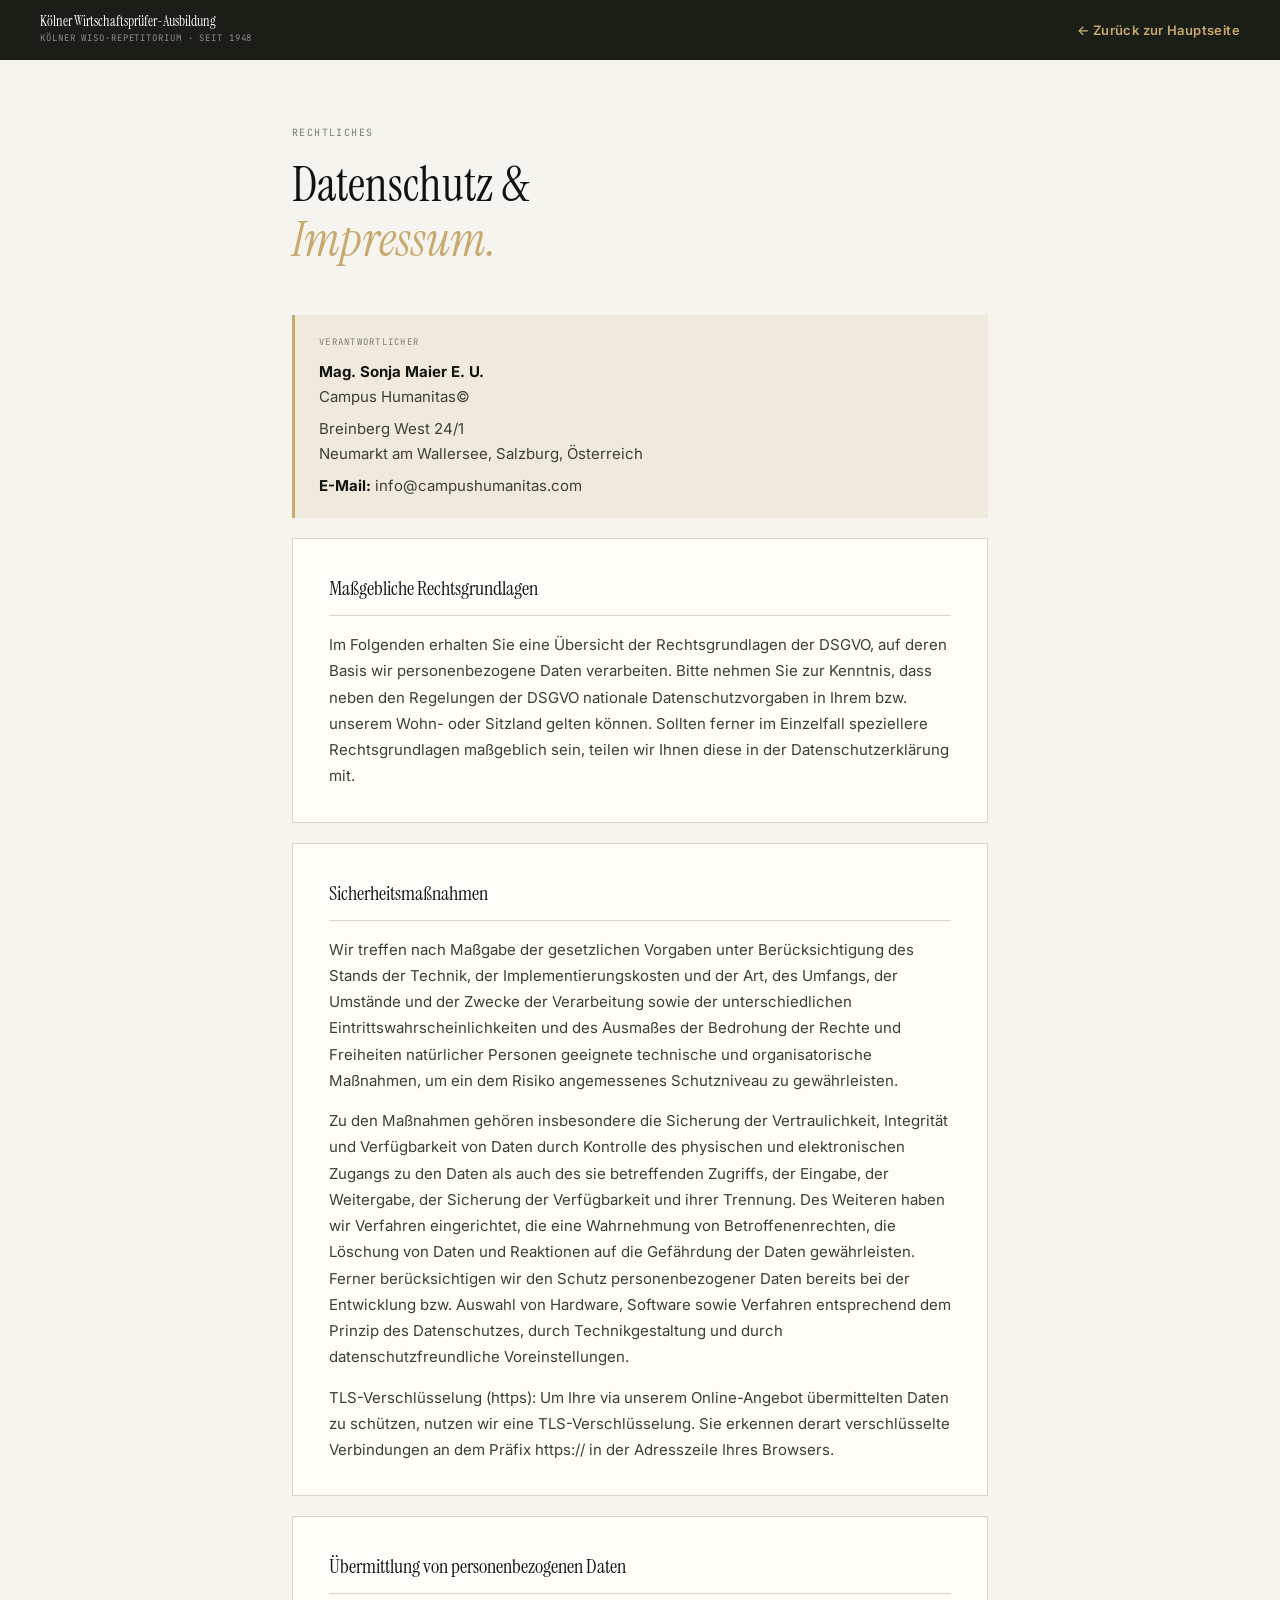
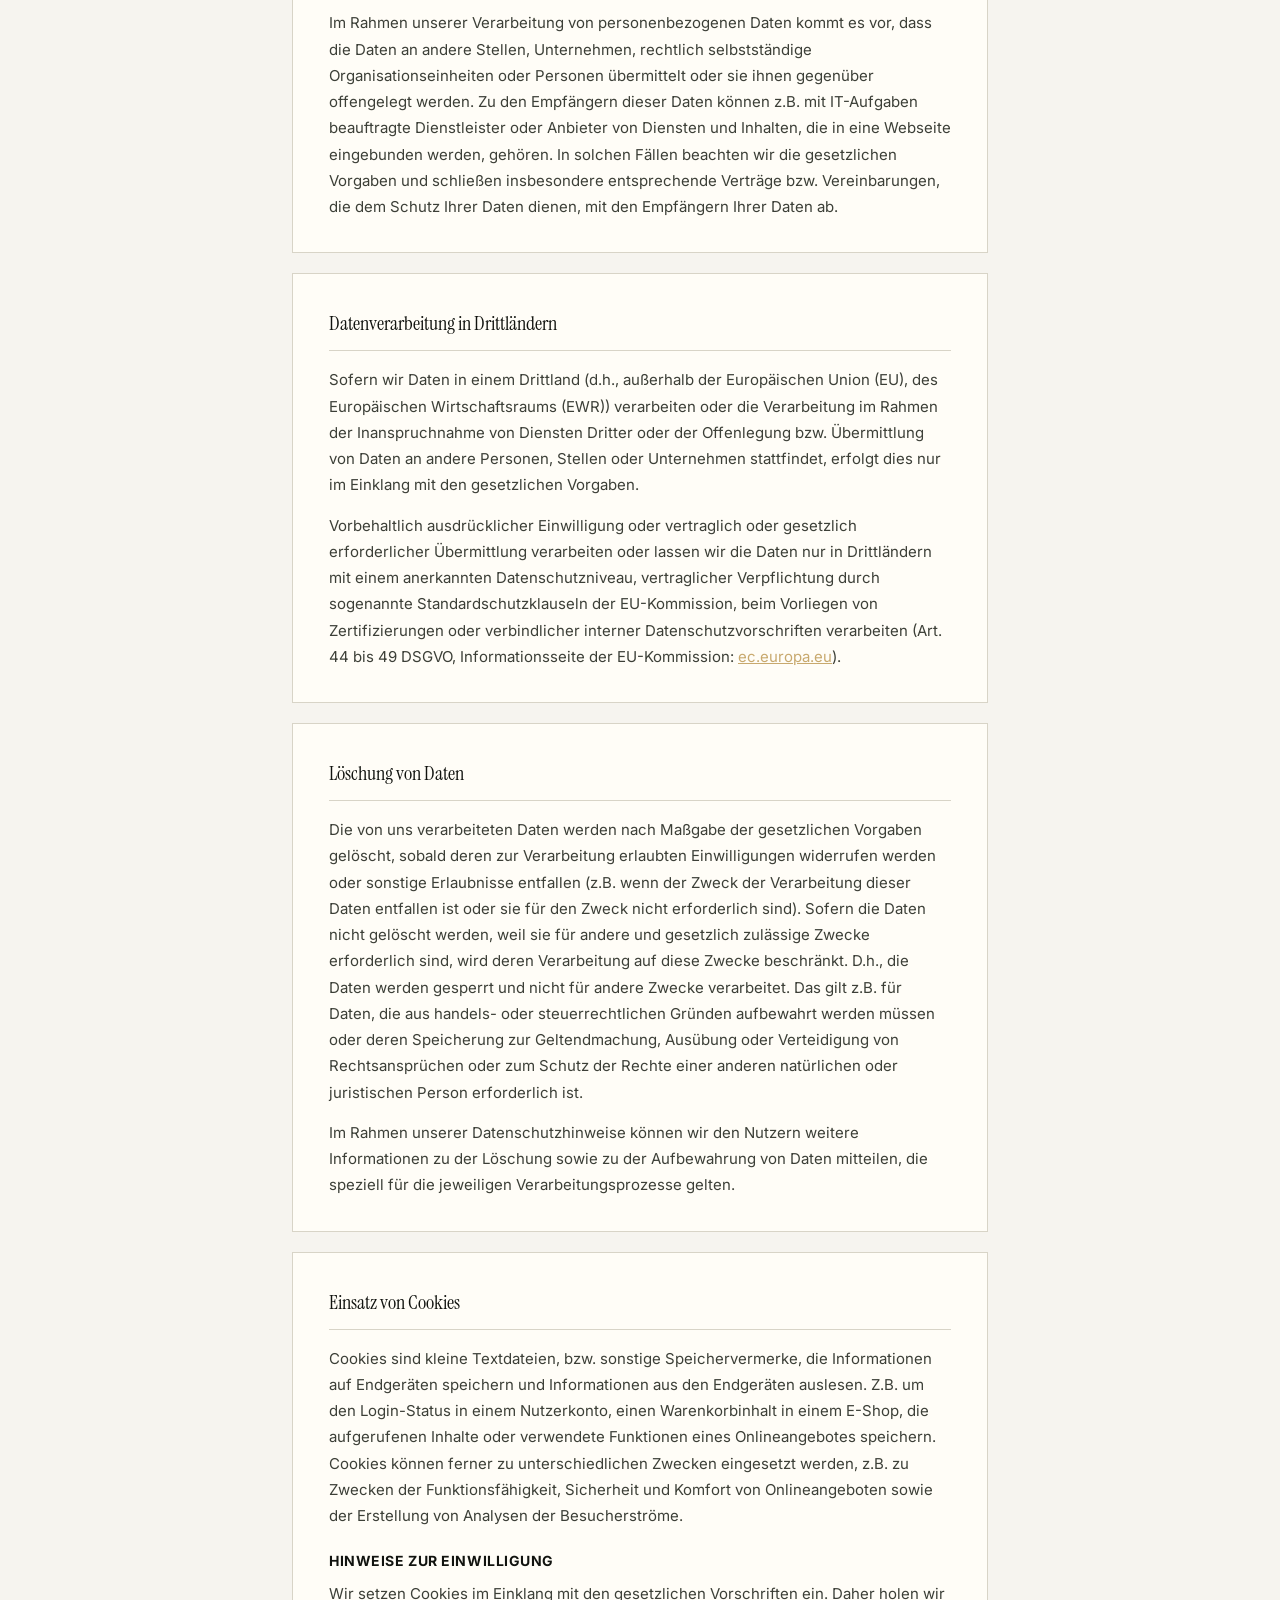
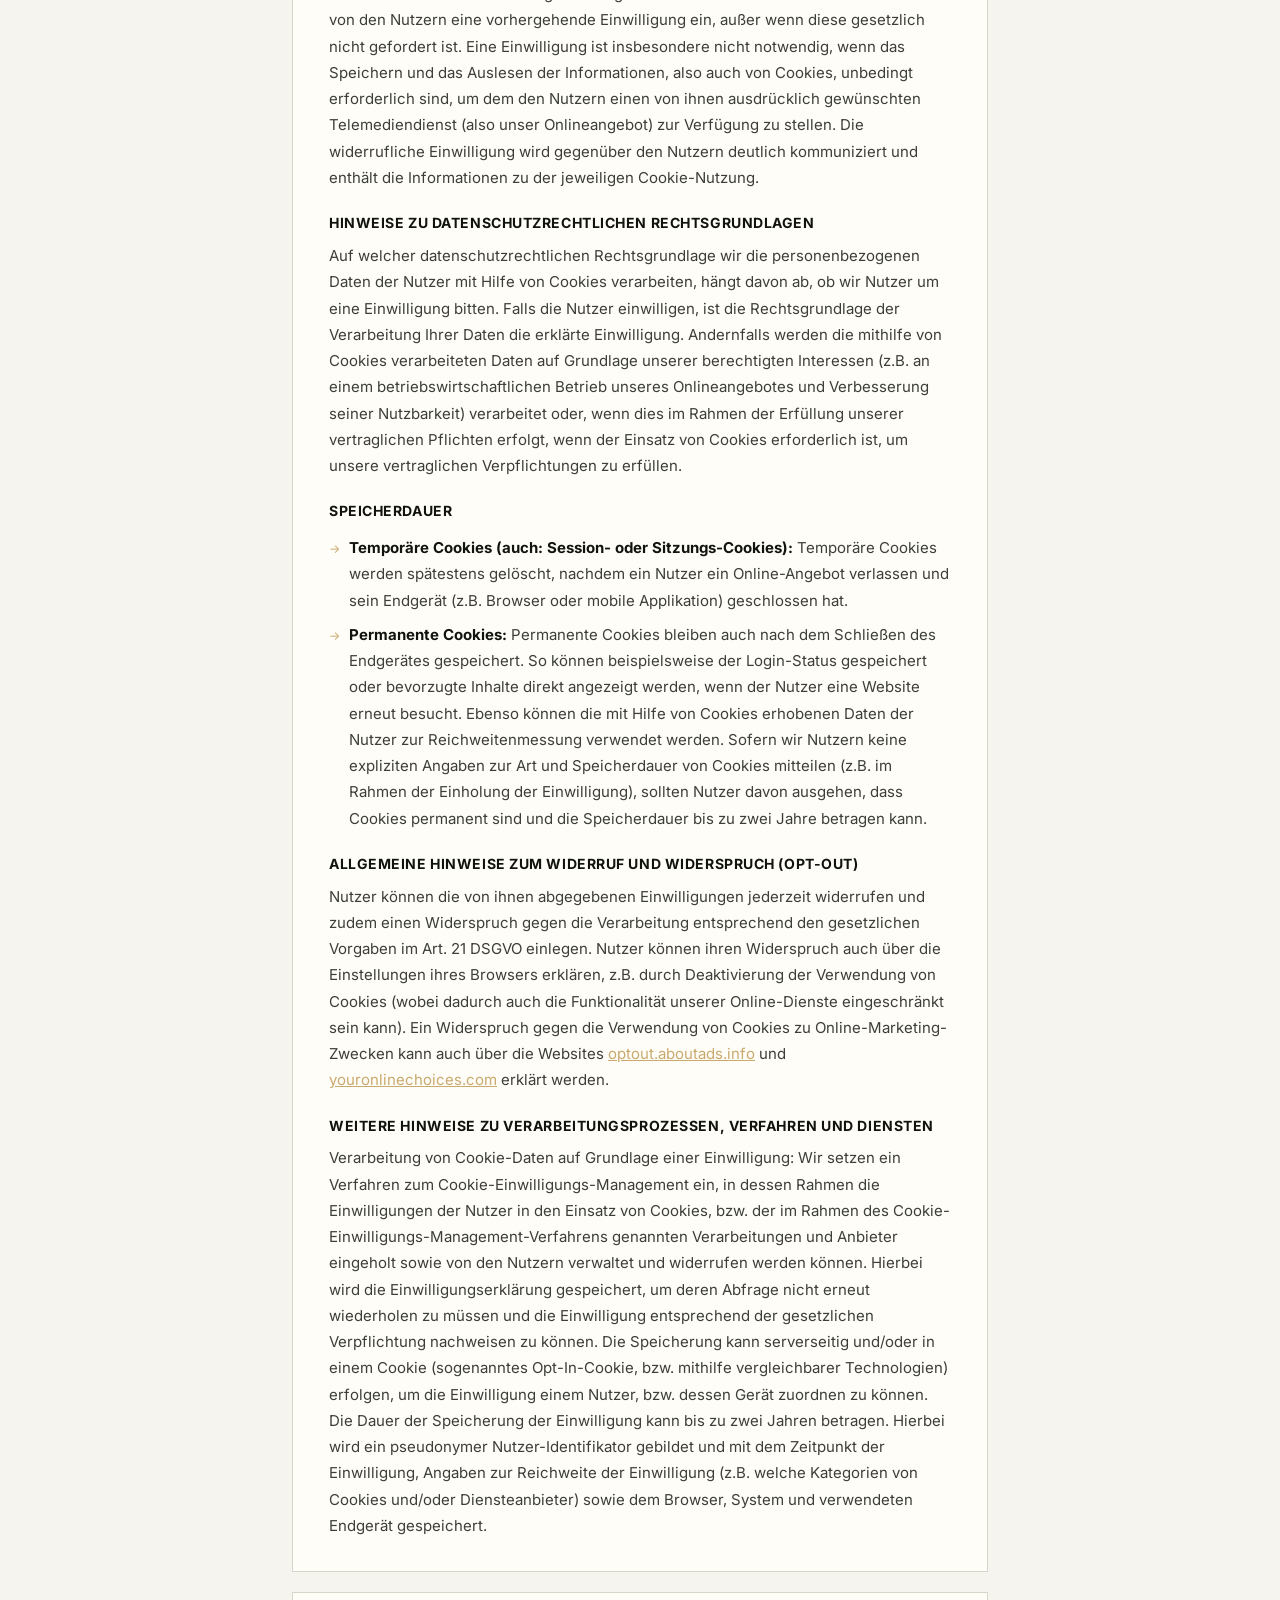
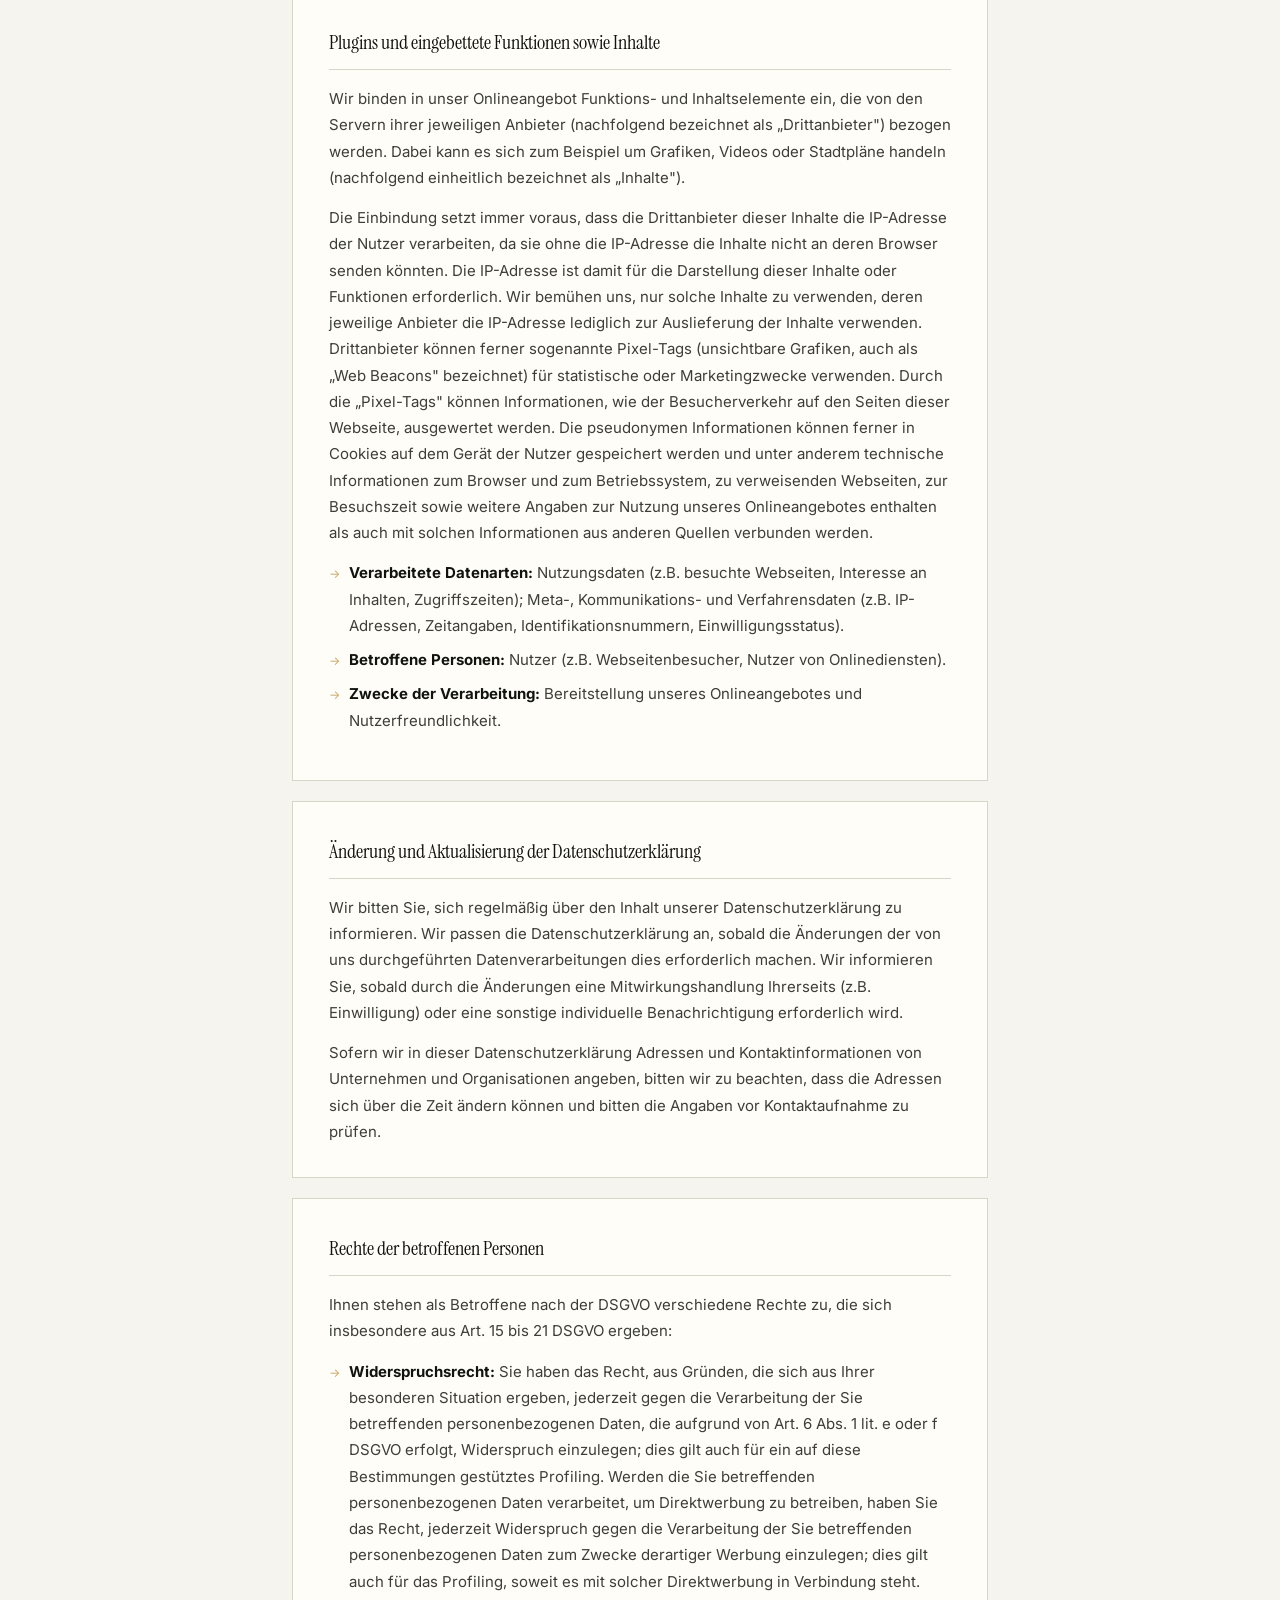
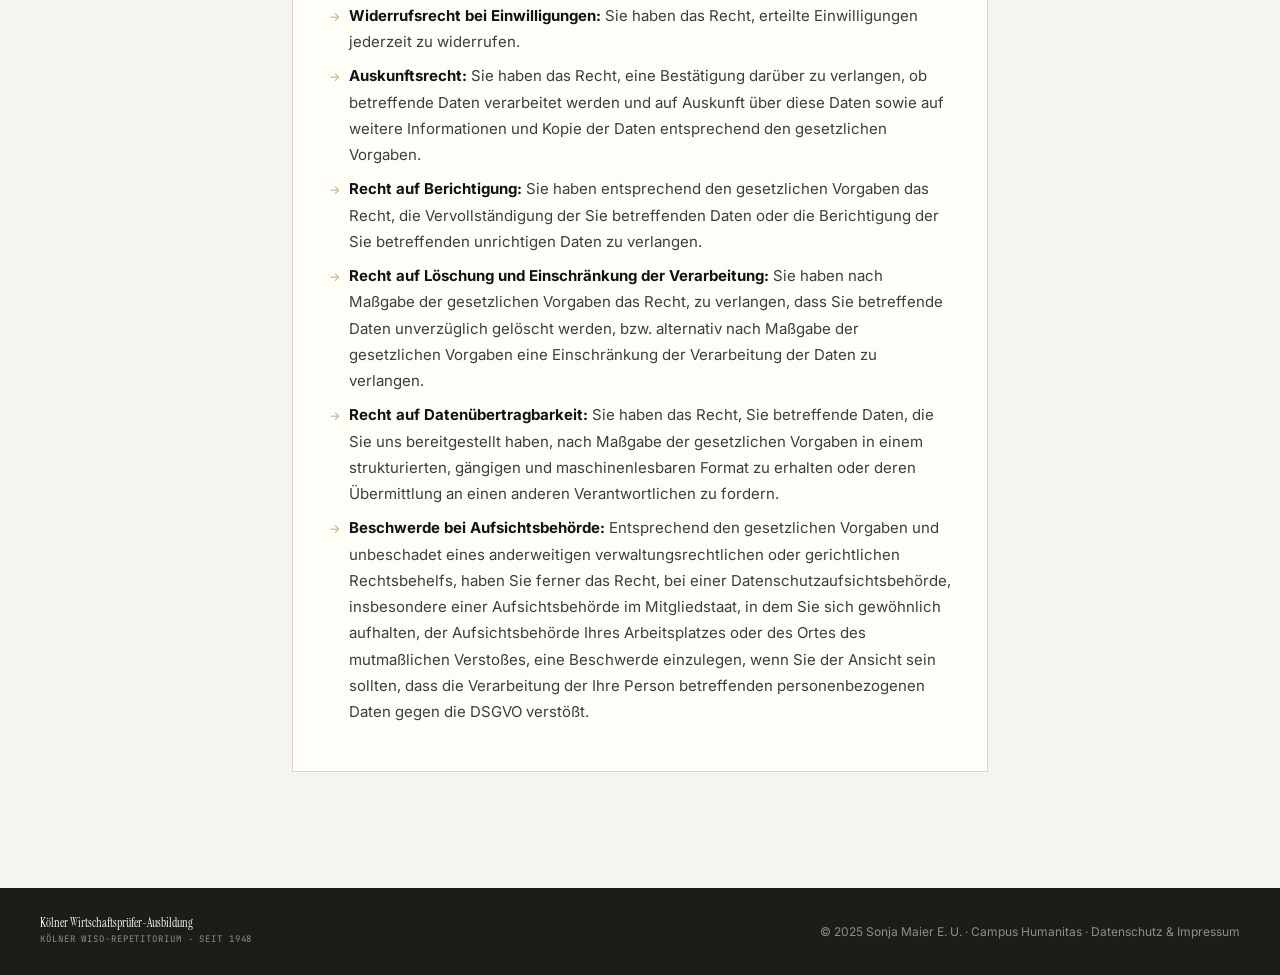
==== datenschutz.html @ 7db1823c "Add files via upload" ====
<!DOCTYPE html>
<html lang="de">
<head>
  <meta charset="UTF-8" />
  <meta name="viewport" content="width=device-width, initial-scale=1.0" />
  <title>Datenschutzerklärung &amp; Impressum – Kölner Wirtschaftsprüfer-Ausbildung</title>
  <link rel="preconnect" href="https://fonts.googleapis.com" />
  <link rel="preconnect" href="https://fonts.gstatic.com" crossorigin />
  <link href="https://fonts.googleapis.com/css2?family=Instrument+Serif:ital@0;1&family=Inter:wght@400;500;600;700&family=JetBrains+Mono:wght@400;500&display=swap" rel="stylesheet" />
  <style>
    :root {
      --bg: #f6f4ef;
      --ink: #11130f;
      --ink-2: #3c3f37;
      --muted: #7a7c72;
      --line: #1b1d17;
      --card: #fffdf7;
      --accent: #c8a96e;
      --accent-dark: #a0813e;
      --green: #2f7d3e;
      --chip: #efeadc;
      --border: #d8d4c7;
    }
    *, *::before, *::after { box-sizing: border-box; margin: 0; padding: 0; }
    html { font-size: 16px; scroll-behavior: smooth; }
    body { background: var(--bg); color: var(--ink); font-family: 'Inter', sans-serif; line-height: 1.7; }

    /* NAV */
    nav {
      position: sticky; top: 0; z-index: 100;
      background: var(--line); color: #fff;
      display: flex; align-items: center; justify-content: space-between;
      padding: 0 40px; height: 60px;
    }
    .logo-block { display: flex; flex-direction: column; gap: 1px; }
    .logo-main { font-family: 'Instrument Serif', serif; font-size: 14px; font-weight: 400; color: #fff; line-height: 1.2; }
    .logo-sub { font-family: 'JetBrains Mono', monospace; font-size: 9px; letter-spacing: 0.1em; text-transform: uppercase; color: rgba(255,255,255,0.5); }
    .nav-back { font-size: 13px; color: var(--accent); text-decoration: none; font-weight: 600; letter-spacing: 0.03em; }
    .nav-back:hover { color: #fff; }

    /* CONTENT */
    .page-wrap { max-width: 760px; margin: 0 auto; padding: 64px 32px 96px; }

    .page-eyebrow {
      font-family: 'JetBrains Mono', monospace;
      font-size: 10px; letter-spacing: 0.14em; text-transform: uppercase;
      color: var(--muted); margin-bottom: 16px;
    }
    h1 {
      font-family: 'Instrument Serif', serif;
      font-size: clamp(32px, 5vw, 48px);
      font-weight: 400; line-height: 1.15;
      margin-bottom: 48px;
    }
    h1 em { font-style: italic; color: var(--accent); }

    .section {
      background: var(--card);
      border: 1px solid var(--border);
      padding: 32px 36px;
      margin-bottom: 20px;
    }
    .section h2 {
      font-family: 'Instrument Serif', serif;
      font-size: 20px; font-weight: 400;
      margin-bottom: 16px; color: var(--ink);
      padding-bottom: 10px;
      border-bottom: 1px solid var(--border);
    }
    .section h3 {
      font-size: 14px; font-weight: 700;
      color: var(--ink); margin: 20px 0 8px;
      text-transform: uppercase; letter-spacing: 0.04em;
    }
    .section p {
      font-size: 15px; color: var(--ink-2);
      line-height: 1.75; margin-bottom: 14px;
    }
    .section p:last-child { margin-bottom: 0; }
    .section ul {
      margin: 12px 0 14px 0;
      padding-left: 0;
      list-style: none;
    }
    .section ul li {
      font-size: 15px; color: var(--ink-2);
      line-height: 1.75; padding-left: 20px;
      position: relative; margin-bottom: 8px;
    }
    .section ul li::before {
      content: '→';
      position: absolute; left: 0;
      color: var(--accent); font-size: 12px;
      top: 3px;
    }
    .section ul li strong { color: var(--ink); }
    .section a { color: var(--accent); }
    .section a:hover { color: var(--accent-dark); }

    .impressum-box {
      background: var(--chip);
      border-left: 3px solid var(--accent);
      padding: 20px 24px;
      margin-bottom: 20px;
    }
    .impressum-box .label {
      font-family: 'JetBrains Mono', monospace;
      font-size: 9px; letter-spacing: 0.14em;
      text-transform: uppercase; color: var(--muted);
      margin-bottom: 8px;
    }
    .impressum-box p {
      font-size: 15px; color: var(--ink-2);
      line-height: 1.7; margin-bottom: 6px;
    }
    .impressum-box p:last-child { margin-bottom: 0; }
    .impressum-box strong { color: var(--ink); font-weight: 700; }

    /* FOOTER */
    footer {
      background: var(--line); color: rgba(255,255,255,0.5);
      padding: 28px 40px;
      font-size: 12px;
      display: flex; align-items: center; justify-content: space-between;
      gap: 20px; flex-wrap: wrap;
    }
    footer a { color: rgba(255,255,255,0.5); text-decoration: none; }
    footer a:hover { color: var(--accent); }

    @media (max-width: 600px) {
      nav { padding: 0 20px; }
      .page-wrap { padding: 40px 20px 64px; }
      .section { padding: 24px 20px; }
      footer { padding: 24px 20px; flex-direction: column; gap: 12px; }
    }
  </style>
</head>
<body>

  <nav>
    <div class="logo-block">
      <div class="logo-main">Kölner Wirtschaftsprüfer-Ausbildung</div>
      <div class="logo-sub">Kölner WiSo-Repetitorium · seit 1948</div>
    </div>
    <a href="index.html" class="nav-back">← Zurück zur Hauptseite</a>
  </nav>

  <div class="page-wrap">

    <p class="page-eyebrow">Rechtliches</p>
    <h1>Datenschutz &amp;<br /><em>Impressum.</em></h1>

    <!-- IMPRESSUM -->
    <div class="impressum-box">
      <div class="label">Verantwortlicher</div>
      <p><strong>Mag. Sonja Maier E. U.</strong><br />
      Campus Humanitas©</p>
      <p>Breinberg West 24/1<br />
      Neumarkt am Wallersee, Salzburg, Österreich</p>
      <p><strong>E-Mail:</strong> info@campushumanitas.com</p>
    </div>

    <!-- RECHTSGRUNDLAGEN -->
    <div class="section">
      <h2>Maßgebliche Rechtsgrundlagen</h2>
      <p>Im Folgenden erhalten Sie eine Übersicht der Rechtsgrundlagen der DSGVO, auf deren Basis wir personenbezogene Daten verarbeiten. Bitte nehmen Sie zur Kenntnis, dass neben den Regelungen der DSGVO nationale Datenschutzvorgaben in Ihrem bzw. unserem Wohn- oder Sitzland gelten können. Sollten ferner im Einzelfall speziellere Rechtsgrundlagen maßgeblich sein, teilen wir Ihnen diese in der Datenschutzerklärung mit.</p>
    </div>

    <!-- SICHERHEITSMASSNAHMEN -->
    <div class="section">
      <h2>Sicherheitsmaßnahmen</h2>
      <p>Wir treffen nach Maßgabe der gesetzlichen Vorgaben unter Berücksichtigung des Stands der Technik, der Implementierungskosten und der Art, des Umfangs, der Umstände und der Zwecke der Verarbeitung sowie der unterschiedlichen Eintrittswahrscheinlichkeiten und des Ausmaßes der Bedrohung der Rechte und Freiheiten natürlicher Personen geeignete technische und organisatorische Maßnahmen, um ein dem Risiko angemessenes Schutzniveau zu gewährleisten.</p>
      <p>Zu den Maßnahmen gehören insbesondere die Sicherung der Vertraulichkeit, Integrität und Verfügbarkeit von Daten durch Kontrolle des physischen und elektronischen Zugangs zu den Daten als auch des sie betreffenden Zugriffs, der Eingabe, der Weitergabe, der Sicherung der Verfügbarkeit und ihrer Trennung. Des Weiteren haben wir Verfahren eingerichtet, die eine Wahrnehmung von Betroffenenrechten, die Löschung von Daten und Reaktionen auf die Gefährdung der Daten gewährleisten. Ferner berücksichtigen wir den Schutz personenbezogener Daten bereits bei der Entwicklung bzw. Auswahl von Hardware, Software sowie Verfahren entsprechend dem Prinzip des Datenschutzes, durch Technikgestaltung und durch datenschutzfreundliche Voreinstellungen.</p>
      <p>TLS-Verschlüsselung (https): Um Ihre via unserem Online-Angebot übermittelten Daten zu schützen, nutzen wir eine TLS-Verschlüsselung. Sie erkennen derart verschlüsselte Verbindungen an dem Präfix https:// in der Adresszeile Ihres Browsers.</p>
    </div>

    <!-- ÜBERMITTLUNG -->
    <div class="section">
      <h2>Übermittlung von personenbezogenen Daten</h2>
      <p>Im Rahmen unserer Verarbeitung von personenbezogenen Daten kommt es vor, dass die Daten an andere Stellen, Unternehmen, rechtlich selbstständige Organisationseinheiten oder Personen übermittelt oder sie ihnen gegenüber offengelegt werden. Zu den Empfängern dieser Daten können z.B. mit IT-Aufgaben beauftragte Dienstleister oder Anbieter von Diensten und Inhalten, die in eine Webseite eingebunden werden, gehören. In solchen Fällen beachten wir die gesetzlichen Vorgaben und schließen insbesondere entsprechende Verträge bzw. Vereinbarungen, die dem Schutz Ihrer Daten dienen, mit den Empfängern Ihrer Daten ab.</p>
    </div>

    <!-- DRITTLÄNDER -->
    <div class="section">
      <h2>Datenverarbeitung in Drittländern</h2>
      <p>Sofern wir Daten in einem Drittland (d.h., außerhalb der Europäischen Union (EU), des Europäischen Wirtschaftsraums (EWR)) verarbeiten oder die Verarbeitung im Rahmen der Inanspruchnahme von Diensten Dritter oder der Offenlegung bzw. Übermittlung von Daten an andere Personen, Stellen oder Unternehmen stattfindet, erfolgt dies nur im Einklang mit den gesetzlichen Vorgaben.</p>
      <p>Vorbehaltlich ausdrücklicher Einwilligung oder vertraglich oder gesetzlich erforderlicher Übermittlung verarbeiten oder lassen wir die Daten nur in Drittländern mit einem anerkannten Datenschutzniveau, vertraglicher Verpflichtung durch sogenannte Standardschutzklauseln der EU-Kommission, beim Vorliegen von Zertifizierungen oder verbindlicher interner Datenschutzvorschriften verarbeiten (Art. 44 bis 49 DSGVO, Informationsseite der EU-Kommission: <a href="https://ec.europa.eu/info/law/law-topic/data-protection/international-dimension-data-protection_de" target="_blank" rel="noopener">ec.europa.eu</a>).</p>
    </div>

    <!-- LÖSCHUNG -->
    <div class="section">
      <h2>Löschung von Daten</h2>
      <p>Die von uns verarbeiteten Daten werden nach Maßgabe der gesetzlichen Vorgaben gelöscht, sobald deren zur Verarbeitung erlaubten Einwilligungen widerrufen werden oder sonstige Erlaubnisse entfallen (z.B. wenn der Zweck der Verarbeitung dieser Daten entfallen ist oder sie für den Zweck nicht erforderlich sind). Sofern die Daten nicht gelöscht werden, weil sie für andere und gesetzlich zulässige Zwecke erforderlich sind, wird deren Verarbeitung auf diese Zwecke beschränkt. D.h., die Daten werden gesperrt und nicht für andere Zwecke verarbeitet. Das gilt z.B. für Daten, die aus handels- oder steuerrechtlichen Gründen aufbewahrt werden müssen oder deren Speicherung zur Geltendmachung, Ausübung oder Verteidigung von Rechtsansprüchen oder zum Schutz der Rechte einer anderen natürlichen oder juristischen Person erforderlich ist.</p>
      <p>Im Rahmen unserer Datenschutzhinweise können wir den Nutzern weitere Informationen zu der Löschung sowie zu der Aufbewahrung von Daten mitteilen, die speziell für die jeweiligen Verarbeitungsprozesse gelten.</p>
    </div>

    <!-- COOKIES -->
    <div class="section">
      <h2>Einsatz von Cookies</h2>
      <p>Cookies sind kleine Textdateien, bzw. sonstige Speichervermerke, die Informationen auf Endgeräten speichern und Informationen aus den Endgeräten auslesen. Z.B. um den Login-Status in einem Nutzerkonto, einen Warenkorbinhalt in einem E-Shop, die aufgerufenen Inhalte oder verwendete Funktionen eines Onlineangebotes speichern. Cookies können ferner zu unterschiedlichen Zwecken eingesetzt werden, z.B. zu Zwecken der Funktionsfähigkeit, Sicherheit und Komfort von Onlineangeboten sowie der Erstellung von Analysen der Besucherströme.</p>
      <h3>Hinweise zur Einwilligung</h3>
      <p>Wir setzen Cookies im Einklang mit den gesetzlichen Vorschriften ein. Daher holen wir von den Nutzern eine vorhergehende Einwilligung ein, außer wenn diese gesetzlich nicht gefordert ist. Eine Einwilligung ist insbesondere nicht notwendig, wenn das Speichern und das Auslesen der Informationen, also auch von Cookies, unbedingt erforderlich sind, um dem den Nutzern einen von ihnen ausdrücklich gewünschten Telemediendienst (also unser Onlineangebot) zur Verfügung zu stellen. Die widerrufliche Einwilligung wird gegenüber den Nutzern deutlich kommuniziert und enthält die Informationen zu der jeweiligen Cookie-Nutzung.</p>
      <h3>Hinweise zu datenschutzrechtlichen Rechtsgrundlagen</h3>
      <p>Auf welcher datenschutzrechtlichen Rechtsgrundlage wir die personenbezogenen Daten der Nutzer mit Hilfe von Cookies verarbeiten, hängt davon ab, ob wir Nutzer um eine Einwilligung bitten. Falls die Nutzer einwilligen, ist die Rechtsgrundlage der Verarbeitung Ihrer Daten die erklärte Einwilligung. Andernfalls werden die mithilfe von Cookies verarbeiteten Daten auf Grundlage unserer berechtigten Interessen (z.B. an einem betriebswirtschaftlichen Betrieb unseres Onlineangebotes und Verbesserung seiner Nutzbarkeit) verarbeitet oder, wenn dies im Rahmen der Erfüllung unserer vertraglichen Pflichten erfolgt, wenn der Einsatz von Cookies erforderlich ist, um unsere vertraglichen Verpflichtungen zu erfüllen.</p>
      <h3>Speicherdauer</h3>
      <ul>
        <li><strong>Temporäre Cookies (auch: Session- oder Sitzungs-Cookies):</strong> Temporäre Cookies werden spätestens gelöscht, nachdem ein Nutzer ein Online-Angebot verlassen und sein Endgerät (z.B. Browser oder mobile Applikation) geschlossen hat.</li>
        <li><strong>Permanente Cookies:</strong> Permanente Cookies bleiben auch nach dem Schließen des Endgerätes gespeichert. So können beispielsweise der Login-Status gespeichert oder bevorzugte Inhalte direkt angezeigt werden, wenn der Nutzer eine Website erneut besucht. Ebenso können die mit Hilfe von Cookies erhobenen Daten der Nutzer zur Reichweitenmessung verwendet werden. Sofern wir Nutzern keine expliziten Angaben zur Art und Speicherdauer von Cookies mitteilen (z.B. im Rahmen der Einholung der Einwilligung), sollten Nutzer davon ausgehen, dass Cookies permanent sind und die Speicherdauer bis zu zwei Jahre betragen kann.</li>
      </ul>
      <h3>Allgemeine Hinweise zum Widerruf und Widerspruch (Opt-Out)</h3>
      <p>Nutzer können die von ihnen abgegebenen Einwilligungen jederzeit widerrufen und zudem einen Widerspruch gegen die Verarbeitung entsprechend den gesetzlichen Vorgaben im Art. 21 DSGVO einlegen. Nutzer können ihren Widerspruch auch über die Einstellungen ihres Browsers erklären, z.B. durch Deaktivierung der Verwendung von Cookies (wobei dadurch auch die Funktionalität unserer Online-Dienste eingeschränkt sein kann). Ein Widerspruch gegen die Verwendung von Cookies zu Online-Marketing-Zwecken kann auch über die Websites <a href="https://optout.aboutads.info" target="_blank" rel="noopener">optout.aboutads.info</a> und <a href="https://www.youronlinechoices.com/" target="_blank" rel="noopener">youronlinechoices.com</a> erklärt werden.</p>
      <h3>Weitere Hinweise zu Verarbeitungsprozessen, Verfahren und Diensten</h3>
      <p>Verarbeitung von Cookie-Daten auf Grundlage einer Einwilligung: Wir setzen ein Verfahren zum Cookie-Einwilligungs-Management ein, in dessen Rahmen die Einwilligungen der Nutzer in den Einsatz von Cookies, bzw. der im Rahmen des Cookie-Einwilligungs-Management-Verfahrens genannten Verarbeitungen und Anbieter eingeholt sowie von den Nutzern verwaltet und widerrufen werden können. Hierbei wird die Einwilligungserklärung gespeichert, um deren Abfrage nicht erneut wiederholen zu müssen und die Einwilligung entsprechend der gesetzlichen Verpflichtung nachweisen zu können. Die Speicherung kann serverseitig und/oder in einem Cookie (sogenanntes Opt-In-Cookie, bzw. mithilfe vergleichbarer Technologien) erfolgen, um die Einwilligung einem Nutzer, bzw. dessen Gerät zuordnen zu können. Die Dauer der Speicherung der Einwilligung kann bis zu zwei Jahren betragen. Hierbei wird ein pseudonymer Nutzer-Identifikator gebildet und mit dem Zeitpunkt der Einwilligung, Angaben zur Reichweite der Einwilligung (z.B. welche Kategorien von Cookies und/oder Diensteanbieter) sowie dem Browser, System und verwendeten Endgerät gespeichert.</p>
    </div>

    <!-- PLUGINS -->
    <div class="section">
      <h2>Plugins und eingebettete Funktionen sowie Inhalte</h2>
      <p>Wir binden in unser Onlineangebot Funktions- und Inhaltselemente ein, die von den Servern ihrer jeweiligen Anbieter (nachfolgend bezeichnet als „Drittanbieter") bezogen werden. Dabei kann es sich zum Beispiel um Grafiken, Videos oder Stadtpläne handeln (nachfolgend einheitlich bezeichnet als „Inhalte").</p>
      <p>Die Einbindung setzt immer voraus, dass die Drittanbieter dieser Inhalte die IP-Adresse der Nutzer verarbeiten, da sie ohne die IP-Adresse die Inhalte nicht an deren Browser senden könnten. Die IP-Adresse ist damit für die Darstellung dieser Inhalte oder Funktionen erforderlich. Wir bemühen uns, nur solche Inhalte zu verwenden, deren jeweilige Anbieter die IP-Adresse lediglich zur Auslieferung der Inhalte verwenden. Drittanbieter können ferner sogenannte Pixel-Tags (unsichtbare Grafiken, auch als „Web Beacons" bezeichnet) für statistische oder Marketingzwecke verwenden. Durch die „Pixel-Tags" können Informationen, wie der Besucherverkehr auf den Seiten dieser Webseite, ausgewertet werden. Die pseudonymen Informationen können ferner in Cookies auf dem Gerät der Nutzer gespeichert werden und unter anderem technische Informationen zum Browser und zum Betriebssystem, zu verweisenden Webseiten, zur Besuchszeit sowie weitere Angaben zur Nutzung unseres Onlineangebotes enthalten als auch mit solchen Informationen aus anderen Quellen verbunden werden.</p>
      <ul>
        <li><strong>Verarbeitete Datenarten:</strong> Nutzungsdaten (z.B. besuchte Webseiten, Interesse an Inhalten, Zugriffszeiten); Meta-, Kommunikations- und Verfahrensdaten (z.B. IP-Adressen, Zeitangaben, Identifikationsnummern, Einwilligungsstatus).</li>
        <li><strong>Betroffene Personen:</strong> Nutzer (z.B. Webseitenbesucher, Nutzer von Onlinediensten).</li>
        <li><strong>Zwecke der Verarbeitung:</strong> Bereitstellung unseres Onlineangebotes und Nutzerfreundlichkeit.</li>
      </ul>
    </div>

    <!-- ÄNDERUNG -->
    <div class="section">
      <h2>Änderung und Aktualisierung der Datenschutzerklärung</h2>
      <p>Wir bitten Sie, sich regelmäßig über den Inhalt unserer Datenschutzerklärung zu informieren. Wir passen die Datenschutzerklärung an, sobald die Änderungen der von uns durchgeführten Datenverarbeitungen dies erforderlich machen. Wir informieren Sie, sobald durch die Änderungen eine Mitwirkungshandlung Ihrerseits (z.B. Einwilligung) oder eine sonstige individuelle Benachrichtigung erforderlich wird.</p>
      <p>Sofern wir in dieser Datenschutzerklärung Adressen und Kontaktinformationen von Unternehmen und Organisationen angeben, bitten wir zu beachten, dass die Adressen sich über die Zeit ändern können und bitten die Angaben vor Kontaktaufnahme zu prüfen.</p>
    </div>

    <!-- RECHTE -->
    <div class="section">
      <h2>Rechte der betroffenen Personen</h2>
      <p>Ihnen stehen als Betroffene nach der DSGVO verschiedene Rechte zu, die sich insbesondere aus Art. 15 bis 21 DSGVO ergeben:</p>
      <ul>
        <li><strong>Widerspruchsrecht:</strong> Sie haben das Recht, aus Gründen, die sich aus Ihrer besonderen Situation ergeben, jederzeit gegen die Verarbeitung der Sie betreffenden personenbezogenen Daten, die aufgrund von Art. 6 Abs. 1 lit. e oder f DSGVO erfolgt, Widerspruch einzulegen; dies gilt auch für ein auf diese Bestimmungen gestütztes Profiling. Werden die Sie betreffenden personenbezogenen Daten verarbeitet, um Direktwerbung zu betreiben, haben Sie das Recht, jederzeit Widerspruch gegen die Verarbeitung der Sie betreffenden personenbezogenen Daten zum Zwecke derartiger Werbung einzulegen; dies gilt auch für das Profiling, soweit es mit solcher Direktwerbung in Verbindung steht.</li>
        <li><strong>Widerrufsrecht bei Einwilligungen:</strong> Sie haben das Recht, erteilte Einwilligungen jederzeit zu widerrufen.</li>
        <li><strong>Auskunftsrecht:</strong> Sie haben das Recht, eine Bestätigung darüber zu verlangen, ob betreffende Daten verarbeitet werden und auf Auskunft über diese Daten sowie auf weitere Informationen und Kopie der Daten entsprechend den gesetzlichen Vorgaben.</li>
        <li><strong>Recht auf Berichtigung:</strong> Sie haben entsprechend den gesetzlichen Vorgaben das Recht, die Vervollständigung der Sie betreffenden Daten oder die Berichtigung der Sie betreffenden unrichtigen Daten zu verlangen.</li>
        <li><strong>Recht auf Löschung und Einschränkung der Verarbeitung:</strong> Sie haben nach Maßgabe der gesetzlichen Vorgaben das Recht, zu verlangen, dass Sie betreffende Daten unverzüglich gelöscht werden, bzw. alternativ nach Maßgabe der gesetzlichen Vorgaben eine Einschränkung der Verarbeitung der Daten zu verlangen.</li>
        <li><strong>Recht auf Datenübertragbarkeit:</strong> Sie haben das Recht, Sie betreffende Daten, die Sie uns bereitgestellt haben, nach Maßgabe der gesetzlichen Vorgaben in einem strukturierten, gängigen und maschinenlesbaren Format zu erhalten oder deren Übermittlung an einen anderen Verantwortlichen zu fordern.</li>
        <li><strong>Beschwerde bei Aufsichtsbehörde:</strong> Entsprechend den gesetzlichen Vorgaben und unbeschadet eines anderweitigen verwaltungsrechtlichen oder gerichtlichen Rechtsbehelfs, haben Sie ferner das Recht, bei einer Datenschutzaufsichtsbehörde, insbesondere einer Aufsichtsbehörde im Mitgliedstaat, in dem Sie sich gewöhnlich aufhalten, der Aufsichtsbehörde Ihres Arbeitsplatzes oder des Ortes des mutmaßlichen Verstoßes, eine Beschwerde einzulegen, wenn Sie der Ansicht sein sollten, dass die Verarbeitung der Ihre Person betreffenden personenbezogenen Daten gegen die DSGVO verstößt.</li>
      </ul>
    </div>

  </div>

  <footer>
    <div class="logo-block">
      <div class="logo-main" style="font-size:12px;">Kölner Wirtschaftsprüfer-Ausbildung</div>
      <div class="logo-sub">Kölner WiSo-Repetitorium · seit 1948</div>
    </div>
    <div>© 2025 Sonja Maier E. U. · Campus Humanitas · <a href="datenschutz.html">Datenschutz &amp; Impressum</a></div>
  </footer>

</body>
</html>
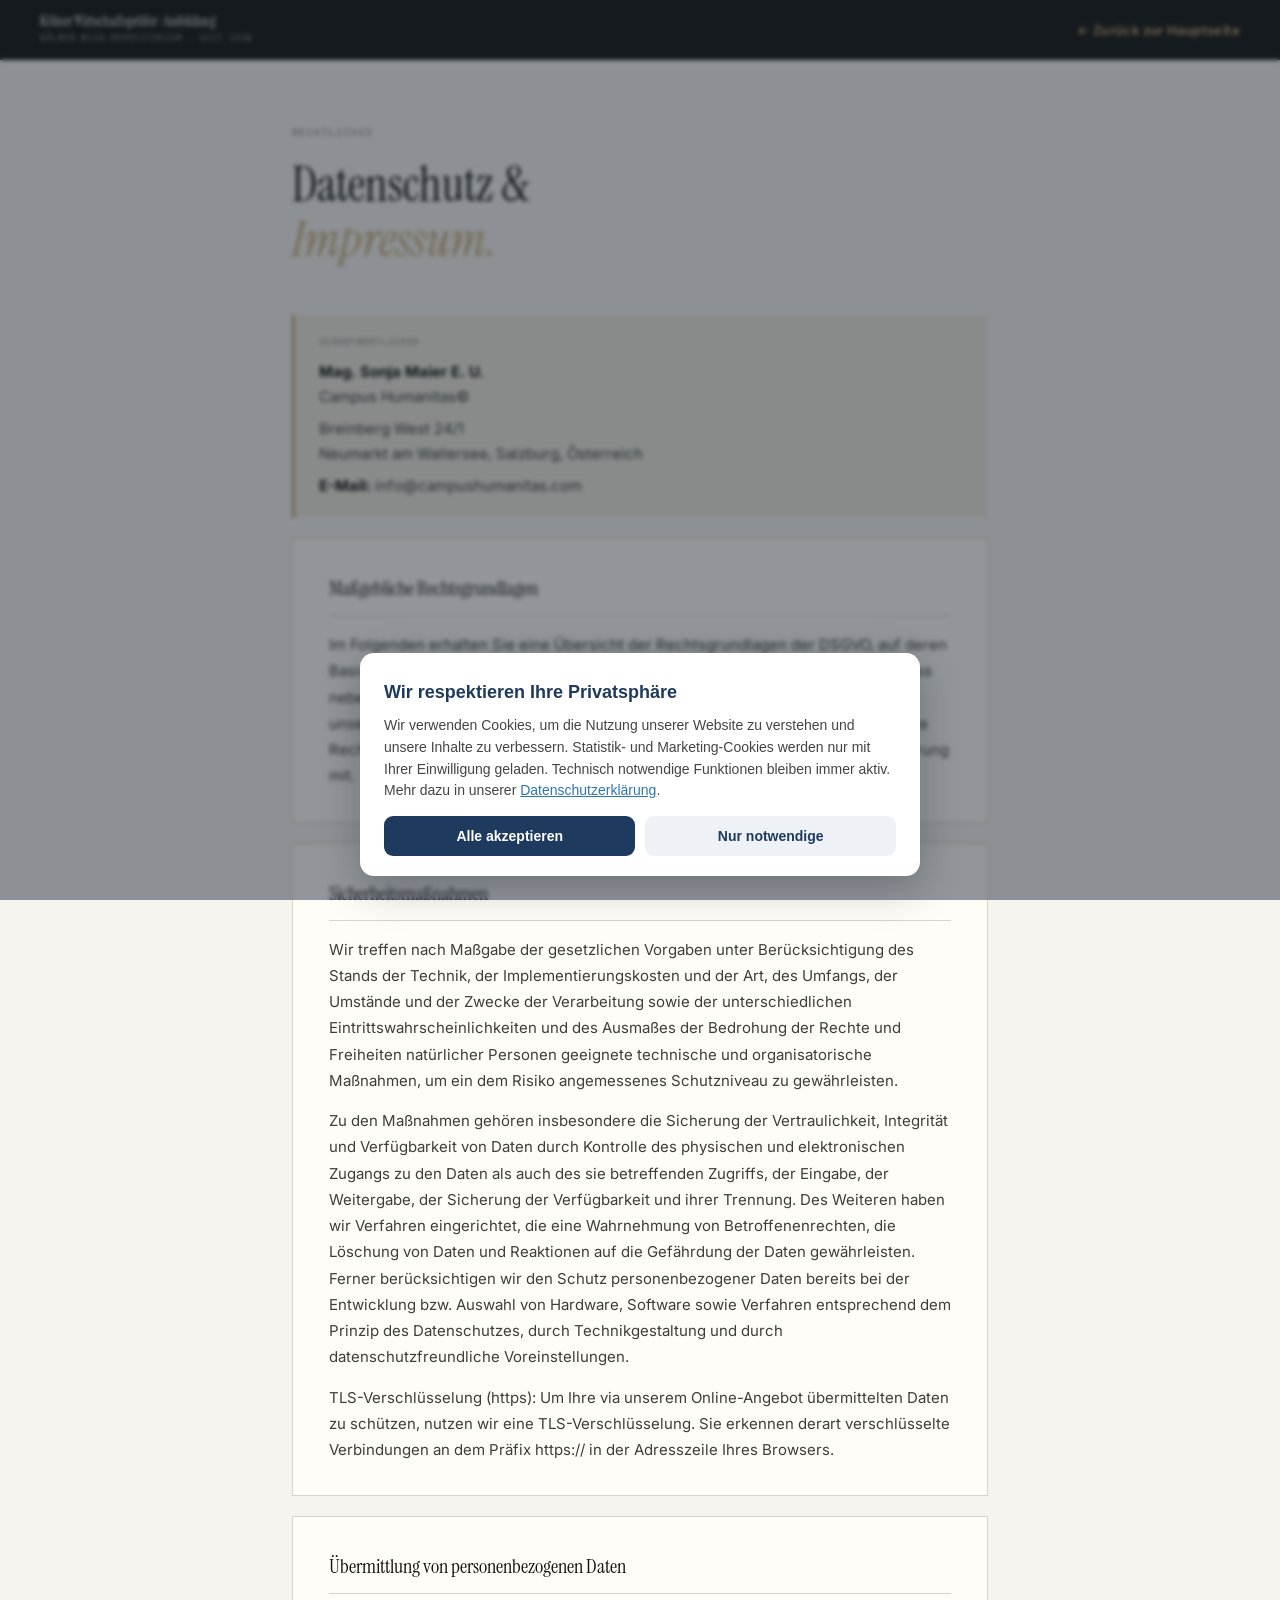
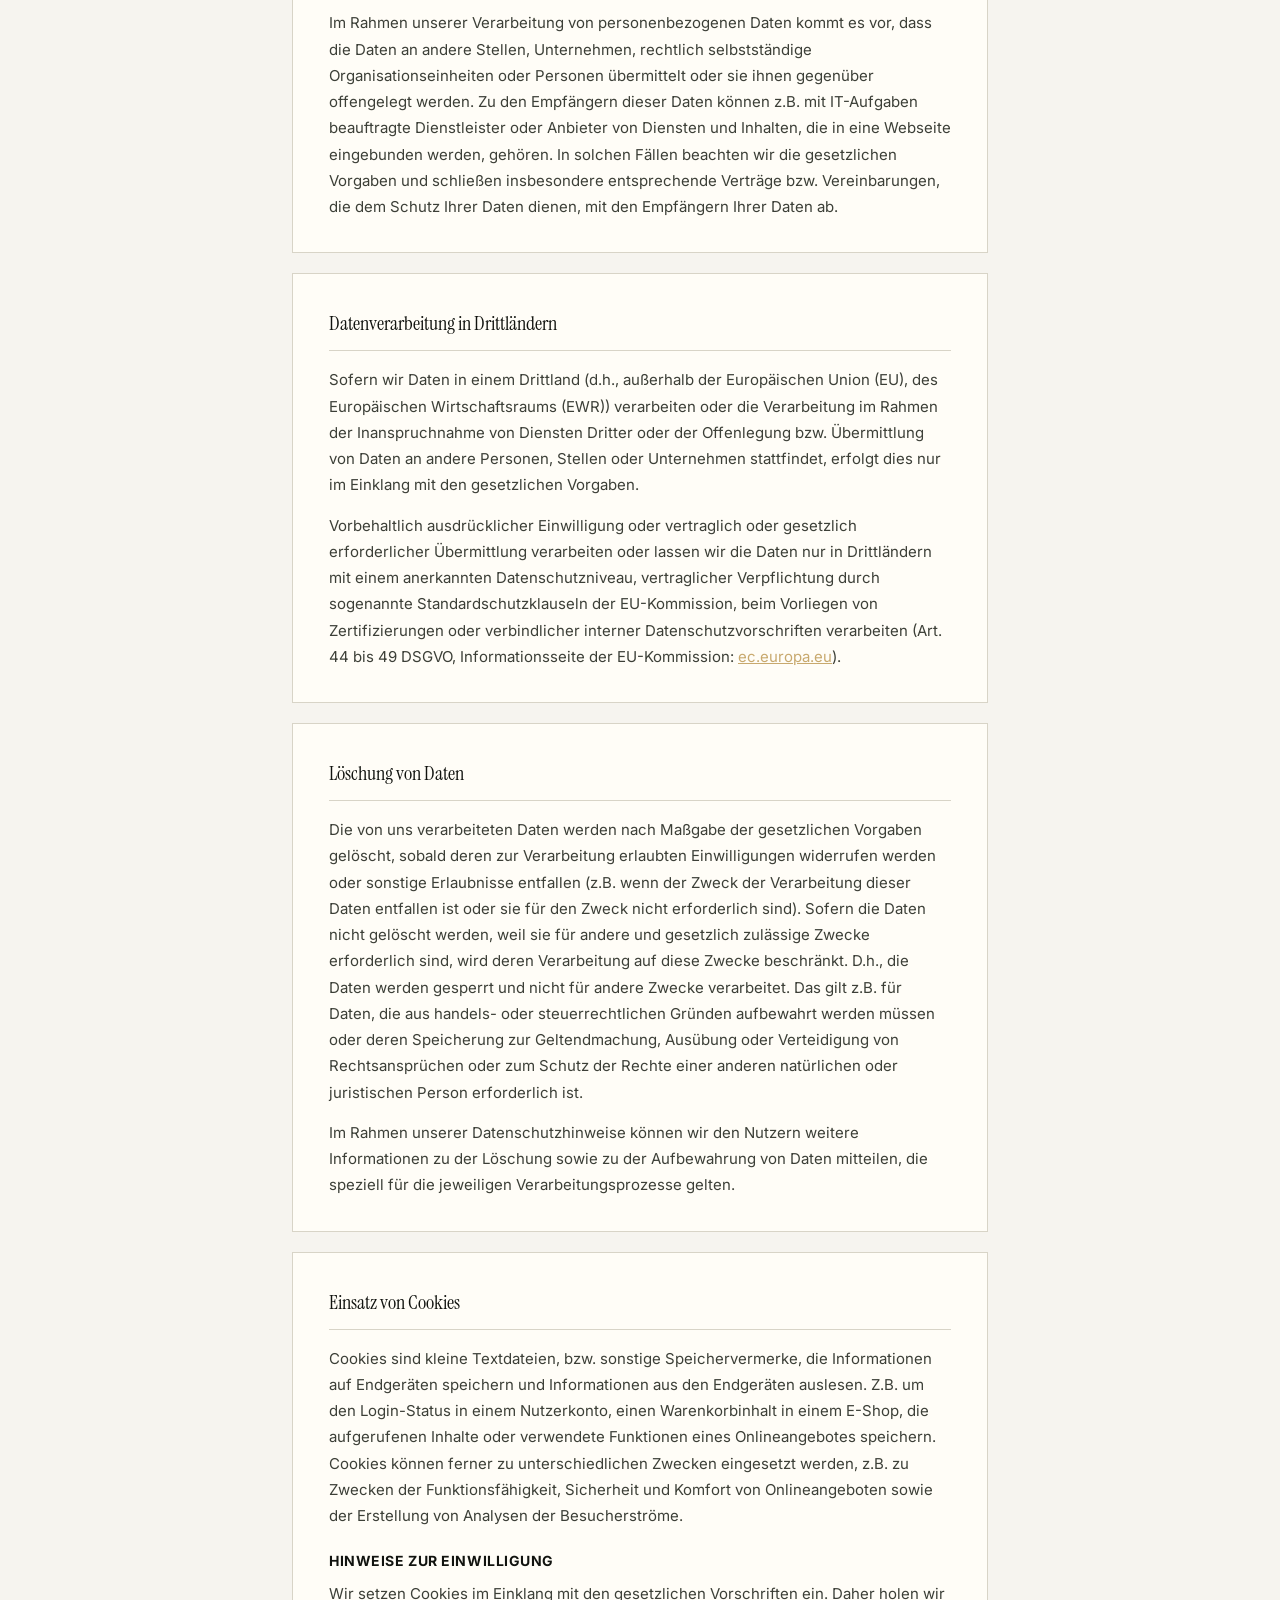
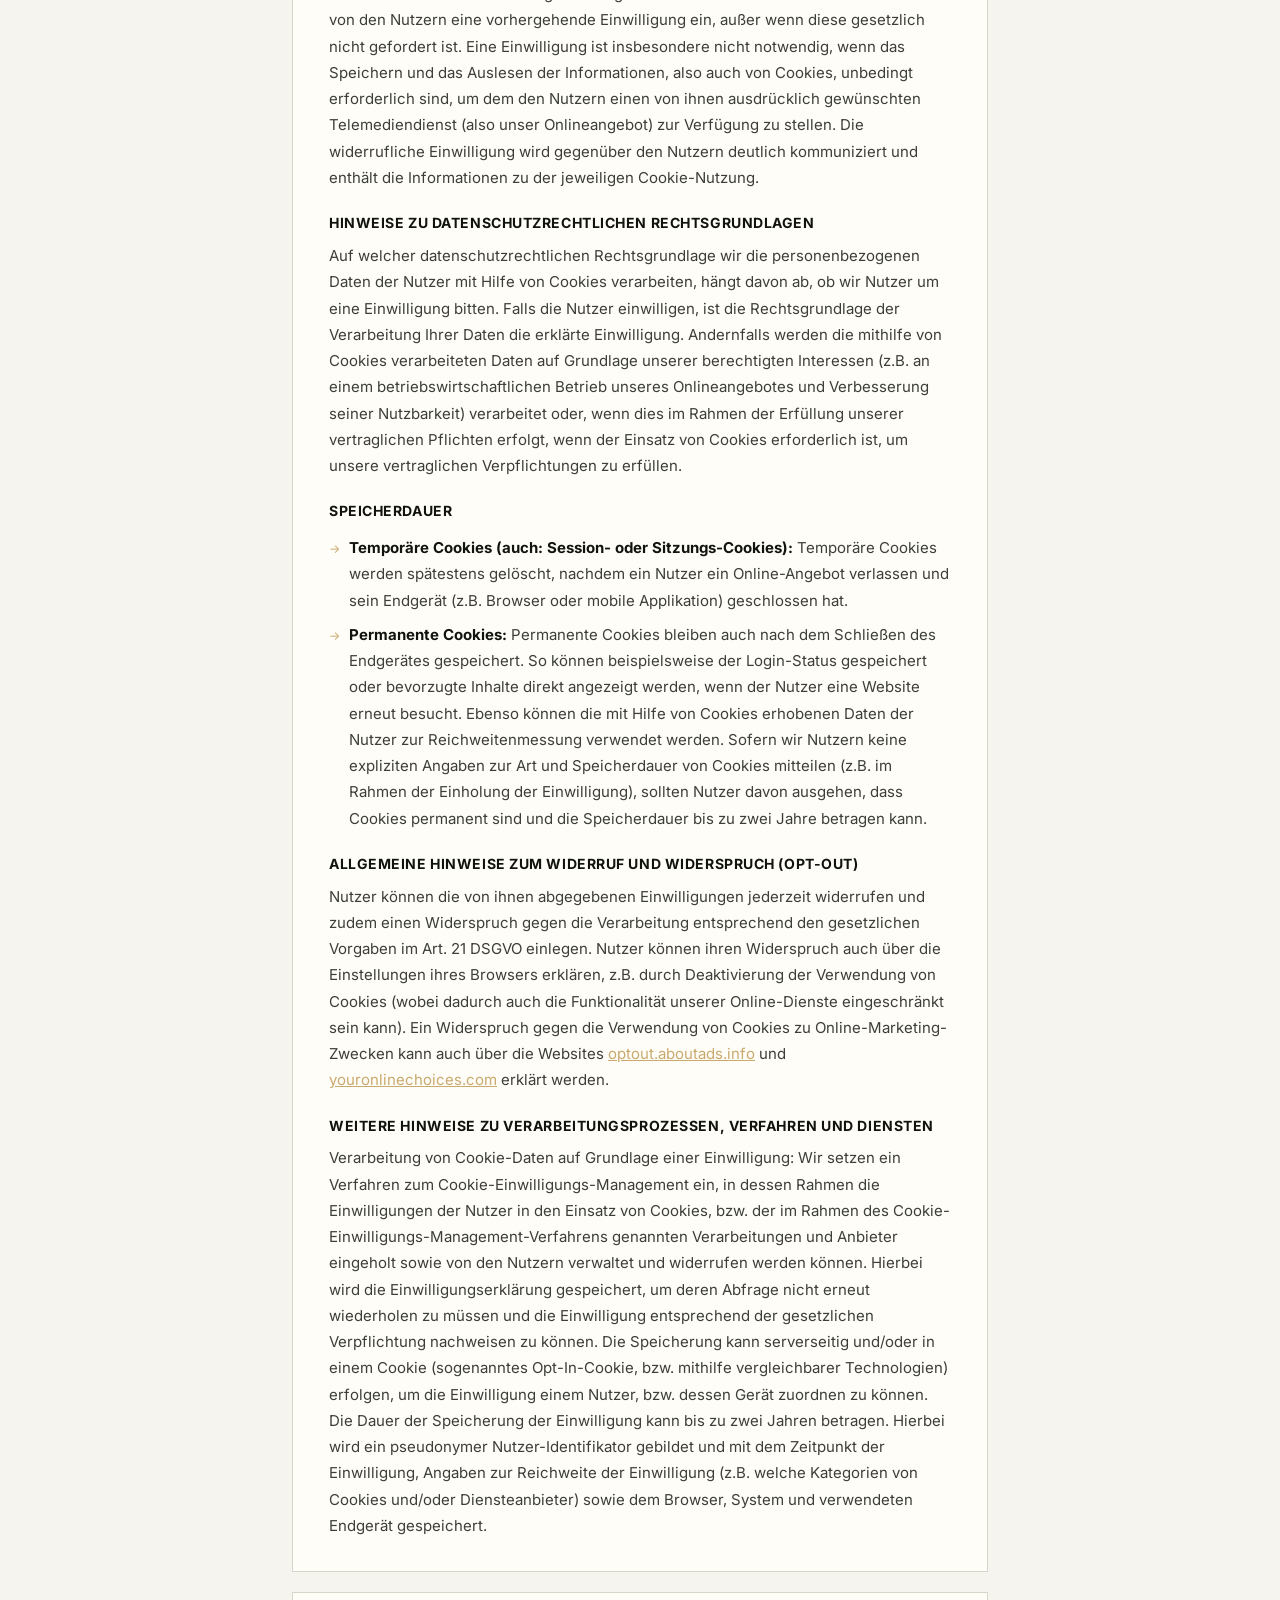
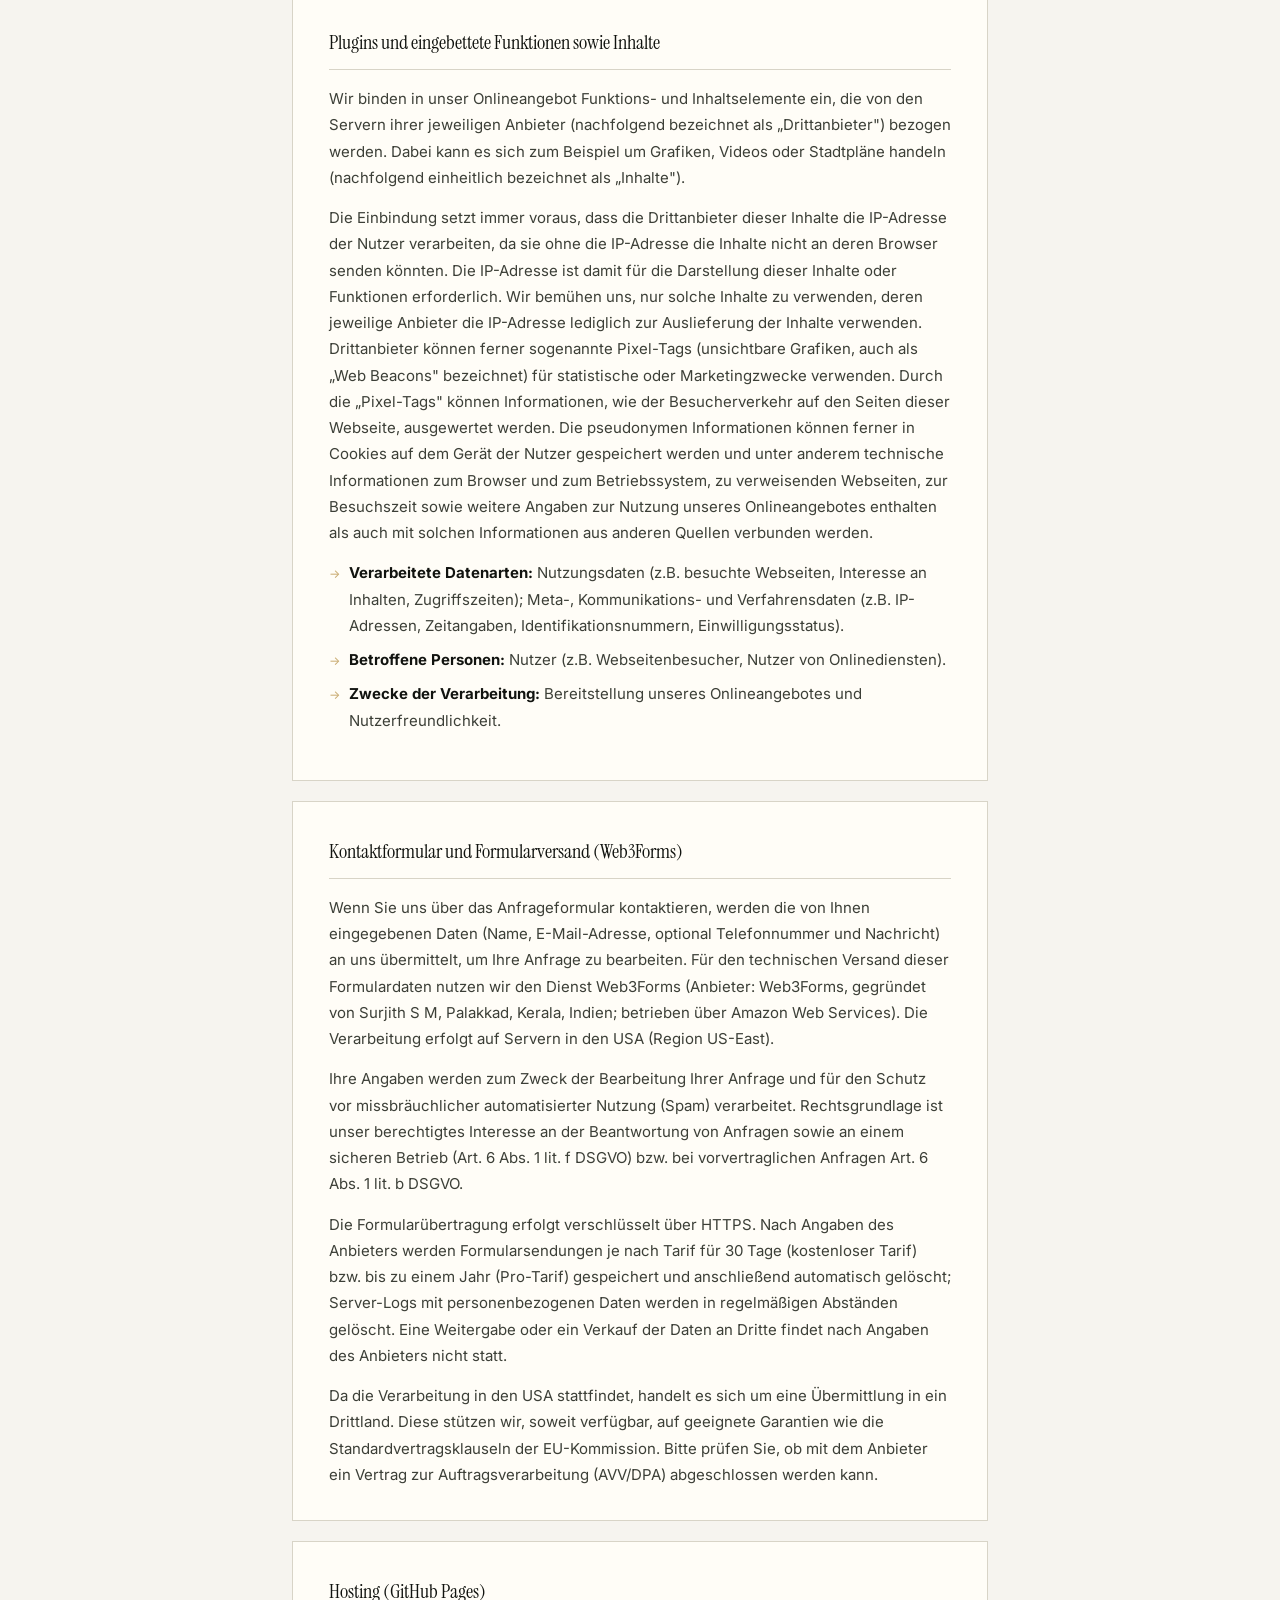
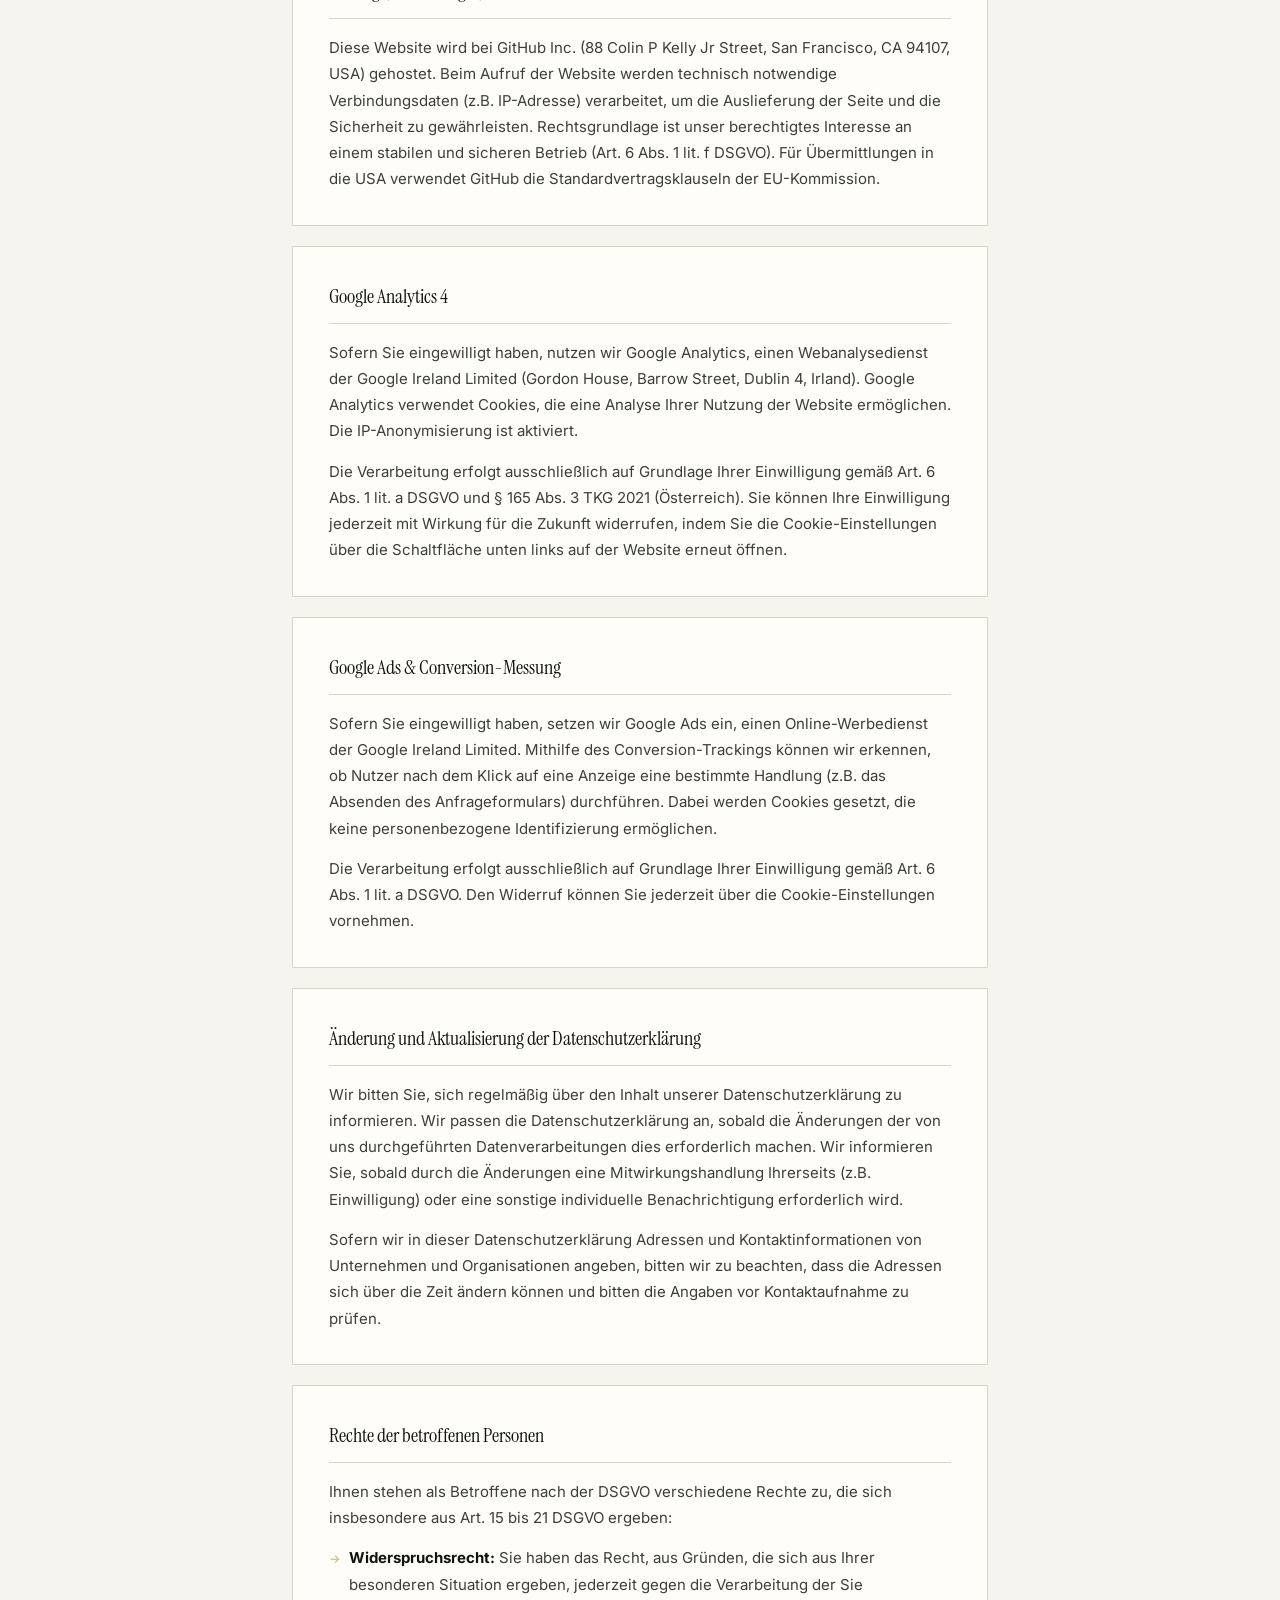
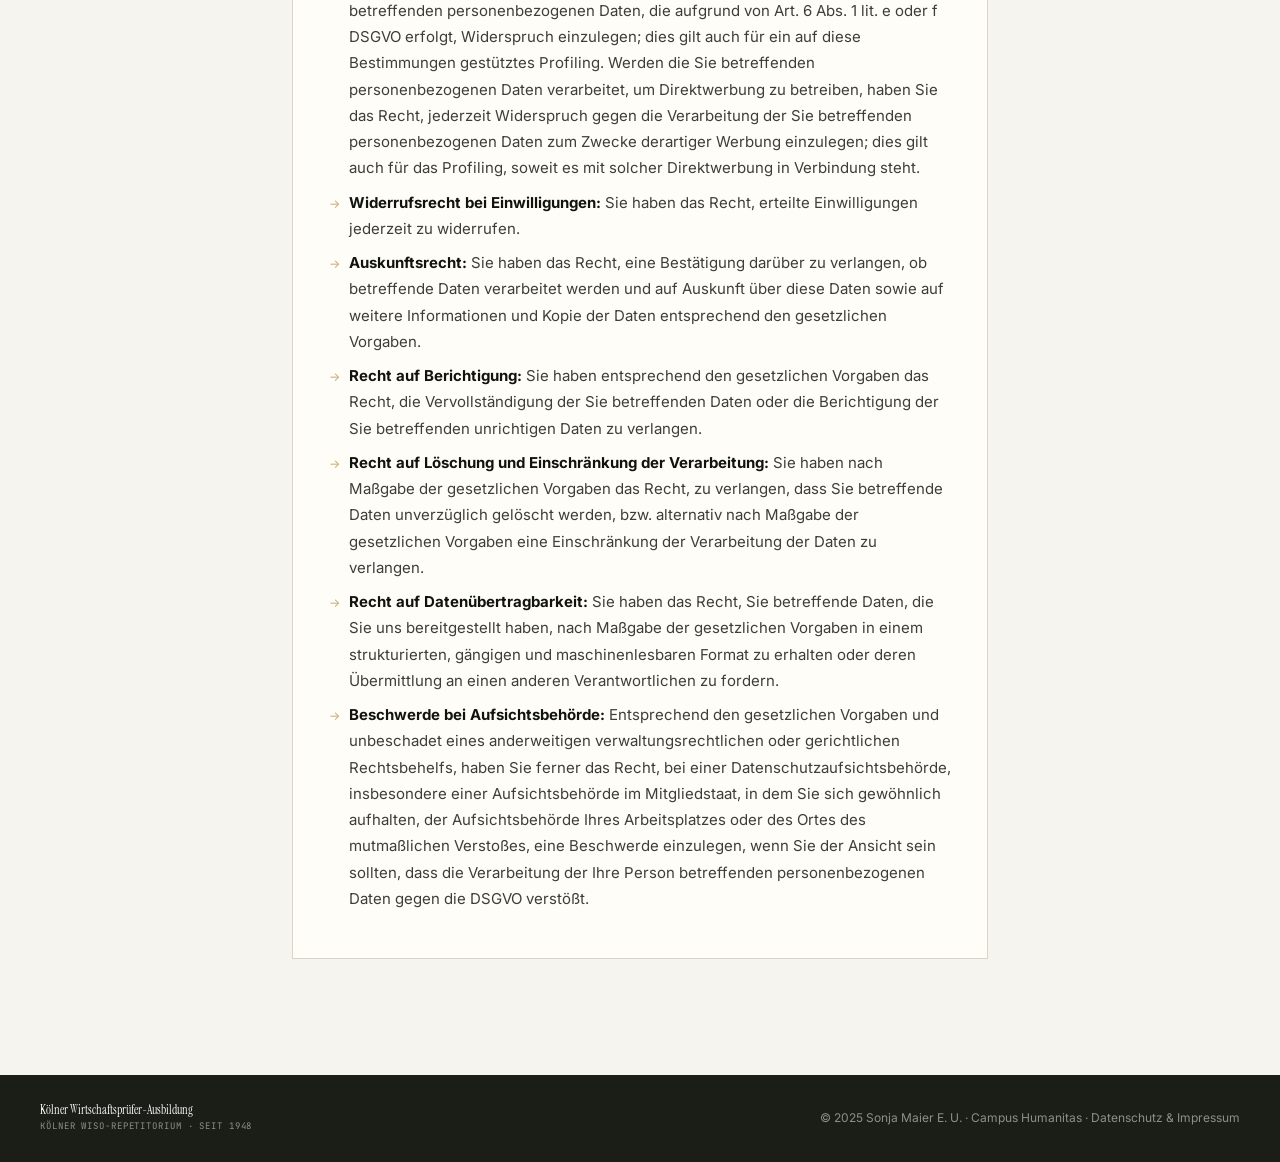
==== commit d295e4f2: "Add files via upload" ====
--- a/datenschutz.html
+++ b/datenschutz.html
@@ -4,6 +4,10 @@
   <meta charset="UTF-8" />
   <meta name="viewport" content="width=device-width, initial-scale=1.0" />
   <title>Datenschutzerklärung &amp; Impressum – Kölner Wirtschaftsprüfer-Ausbildung</title>
+  <meta name="description" content="Datenschutzerklärung und Impressum der Kölner Wirtschaftsprüfer-Ausbildung / Kölner WiSo-Repetitorium." />
+  <meta name="robots" content="noindex, follow" />
+  <link rel="canonical" href="https://bwl-kompakt.com/datenschutz.html" />
+  <meta name="theme-color" content="#11130f" />
   <link rel="preconnect" href="https://fonts.googleapis.com" />
   <link rel="preconnect" href="https://fonts.gstatic.com" crossorigin />
   <link href="https://fonts.googleapis.com/css2?family=Instrument+Serif:ital@0;1&family=Inter:wght@400;500;600;700&family=JetBrains+Mono:wght@400;500&display=swap" rel="stylesheet" />
@@ -225,6 +229,35 @@
       </ul>
     </div>
 
+    <!-- KONTAKTFORMULAR / WEB3FORMS -->
+    <div class="section">
+      <h2>Kontaktformular und Formularversand (Web3Forms)</h2>
+      <p>Wenn Sie uns über das Anfrageformular kontaktieren, werden die von Ihnen eingegebenen Daten (Name, E-Mail-Adresse, optional Telefonnummer und Nachricht) an uns übermittelt, um Ihre Anfrage zu bearbeiten. Für den technischen Versand dieser Formulardaten nutzen wir den Dienst Web3Forms (Anbieter: Web3Forms, gegründet von Surjith S M, Palakkad, Kerala, Indien; betrieben über Amazon Web Services). Die Verarbeitung erfolgt auf Servern in den USA (Region US-East).</p>
+      <p>Ihre Angaben werden zum Zweck der Bearbeitung Ihrer Anfrage und für den Schutz vor missbräuchlicher automatisierter Nutzung (Spam) verarbeitet. Rechtsgrundlage ist unser berechtigtes Interesse an der Beantwortung von Anfragen sowie an einem sicheren Betrieb (Art. 6 Abs. 1 lit. f DSGVO) bzw. bei vorvertraglichen Anfragen Art. 6 Abs. 1 lit. b DSGVO.</p>
+      <p>Die Formularübertragung erfolgt verschlüsselt über HTTPS. Nach Angaben des Anbieters werden Formularsendungen je nach Tarif für 30 Tage (kostenloser Tarif) bzw. bis zu einem Jahr (Pro-Tarif) gespeichert und anschließend automatisch gelöscht; Server-Logs mit personenbezogenen Daten werden in regelmäßigen Abständen gelöscht. Eine Weitergabe oder ein Verkauf der Daten an Dritte findet nach Angaben des Anbieters nicht statt.</p>
+      <p>Da die Verarbeitung in den USA stattfindet, handelt es sich um eine Übermittlung in ein Drittland. Diese stützen wir, soweit verfügbar, auf geeignete Garantien wie die Standardvertragsklauseln der EU-Kommission. Bitte prüfen Sie, ob mit dem Anbieter ein Vertrag zur Auftragsverarbeitung (AVV/DPA) abgeschlossen werden kann.</p>
+    </div>
+
+    <!-- HOSTING / GITHUB PAGES -->
+    <div class="section">
+      <h2>Hosting (GitHub Pages)</h2>
+      <p>Diese Website wird bei GitHub Inc. (88 Colin P Kelly Jr Street, San Francisco, CA 94107, USA) gehostet. Beim Aufruf der Website werden technisch notwendige Verbindungsdaten (z.B. IP-Adresse) verarbeitet, um die Auslieferung der Seite und die Sicherheit zu gewährleisten. Rechtsgrundlage ist unser berechtigtes Interesse an einem stabilen und sicheren Betrieb (Art. 6 Abs. 1 lit. f DSGVO). Für Übermittlungen in die USA verwendet GitHub die Standardvertragsklauseln der EU-Kommission.</p>
+    </div>
+
+    <!-- GOOGLE ANALYTICS -->
+    <div class="section">
+      <h2>Google Analytics 4</h2>
+      <p>Sofern Sie eingewilligt haben, nutzen wir Google Analytics, einen Webanalysedienst der Google Ireland Limited (Gordon House, Barrow Street, Dublin 4, Irland). Google Analytics verwendet Cookies, die eine Analyse Ihrer Nutzung der Website ermöglichen. Die IP-Anonymisierung ist aktiviert.</p>
+      <p>Die Verarbeitung erfolgt ausschließlich auf Grundlage Ihrer Einwilligung gemäß Art. 6 Abs. 1 lit. a DSGVO und § 165 Abs. 3 TKG 2021 (Österreich). Sie können Ihre Einwilligung jederzeit mit Wirkung für die Zukunft widerrufen, indem Sie die Cookie-Einstellungen über die Schaltfläche unten links auf der Website erneut öffnen.</p>
+    </div>
+
+    <!-- GOOGLE ADS -->
+    <div class="section">
+      <h2>Google Ads &amp; Conversion-Messung</h2>
+      <p>Sofern Sie eingewilligt haben, setzen wir Google Ads ein, einen Online-Werbedienst der Google Ireland Limited. Mithilfe des Conversion-Trackings können wir erkennen, ob Nutzer nach dem Klick auf eine Anzeige eine bestimmte Handlung (z.B. das Absenden des Anfrageformulars) durchführen. Dabei werden Cookies gesetzt, die keine personenbezogene Identifizierung ermöglichen.</p>
+      <p>Die Verarbeitung erfolgt ausschließlich auf Grundlage Ihrer Einwilligung gemäß Art. 6 Abs. 1 lit. a DSGVO. Den Widerruf können Sie jederzeit über die Cookie-Einstellungen vornehmen.</p>
+    </div>
+
     <!-- ÄNDERUNG -->
     <div class="section">
       <h2>Änderung und Aktualisierung der Datenschutzerklärung</h2>
@@ -257,5 +290,8 @@
     <div>© 2025 Sonja Maier E. U. · Campus Humanitas · <a href="datenschutz.html">Datenschutz &amp; Impressum</a></div>
   </footer>
 
+  <!-- Cookie-Einwilligung (lädt Analytics/Ads erst nach Zustimmung) -->
+  <script src="cookie-consent.js" defer></script>
+
 </body>
 </html>
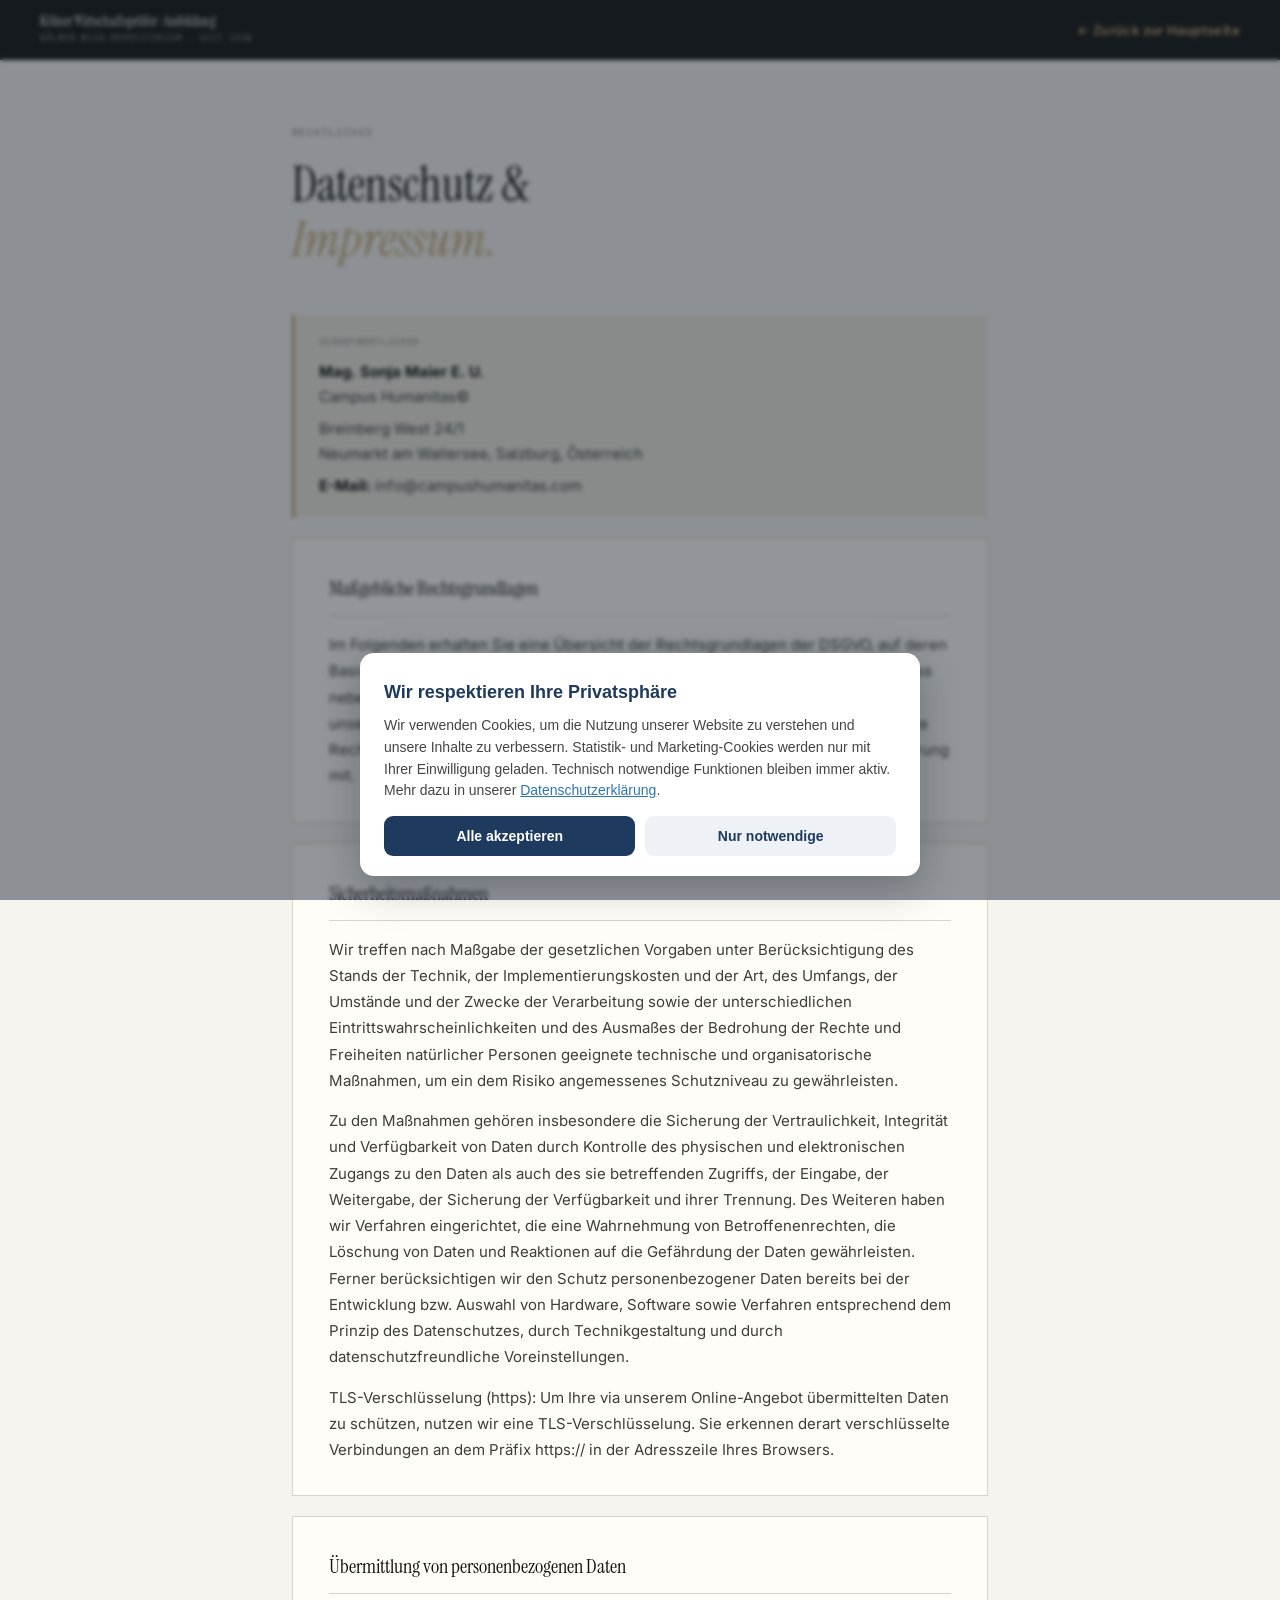
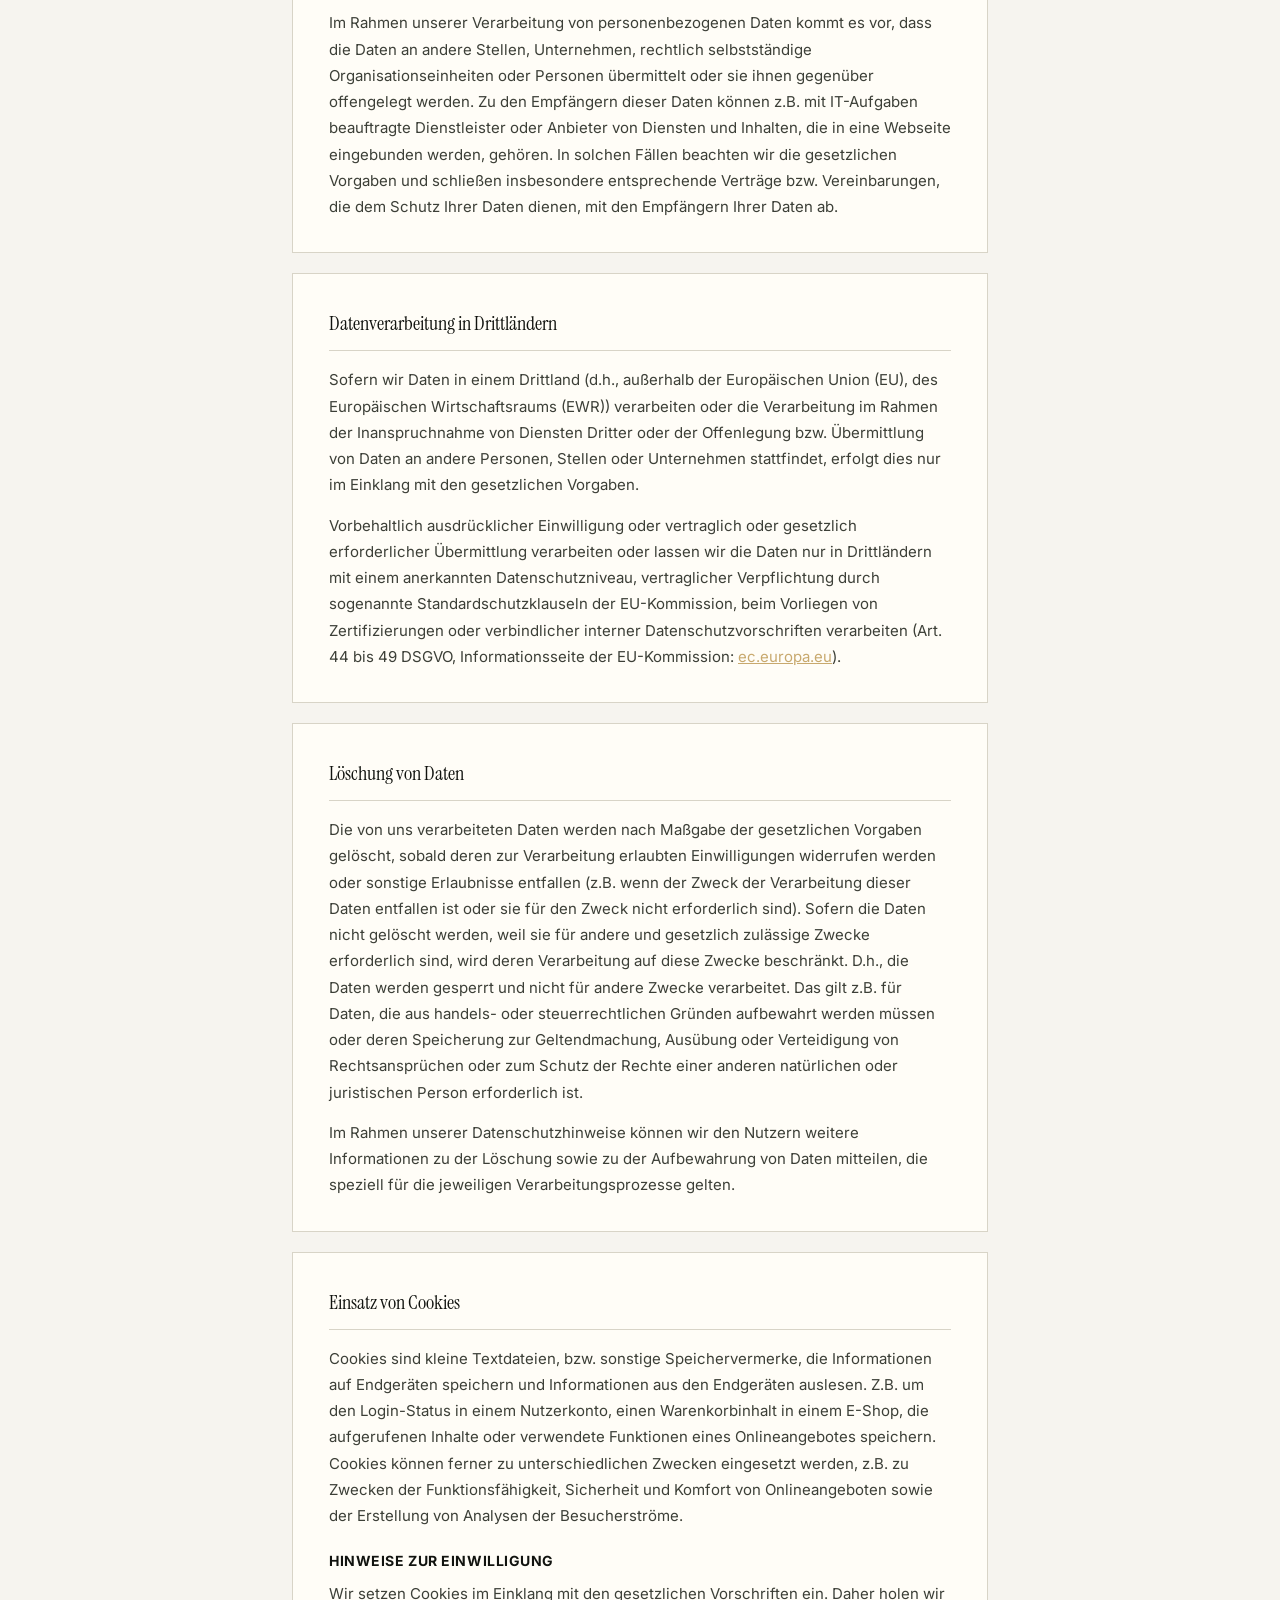
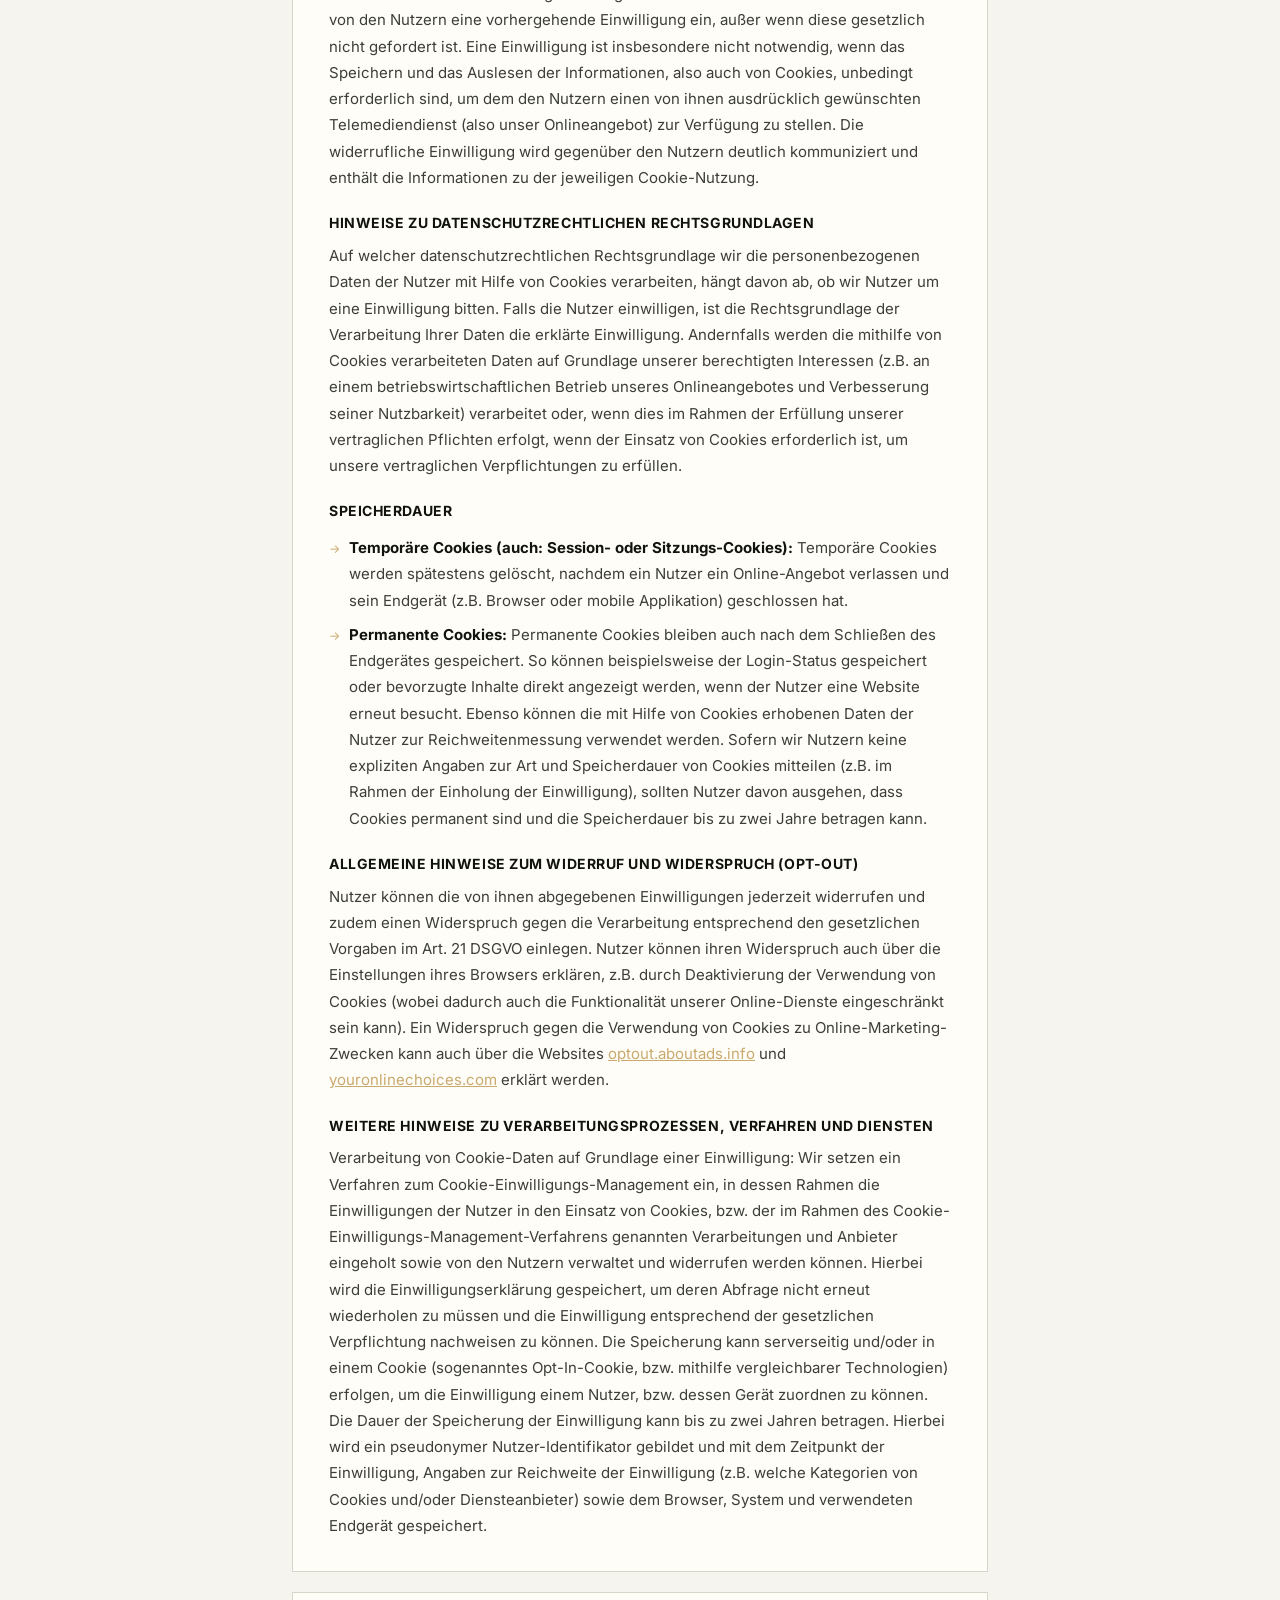
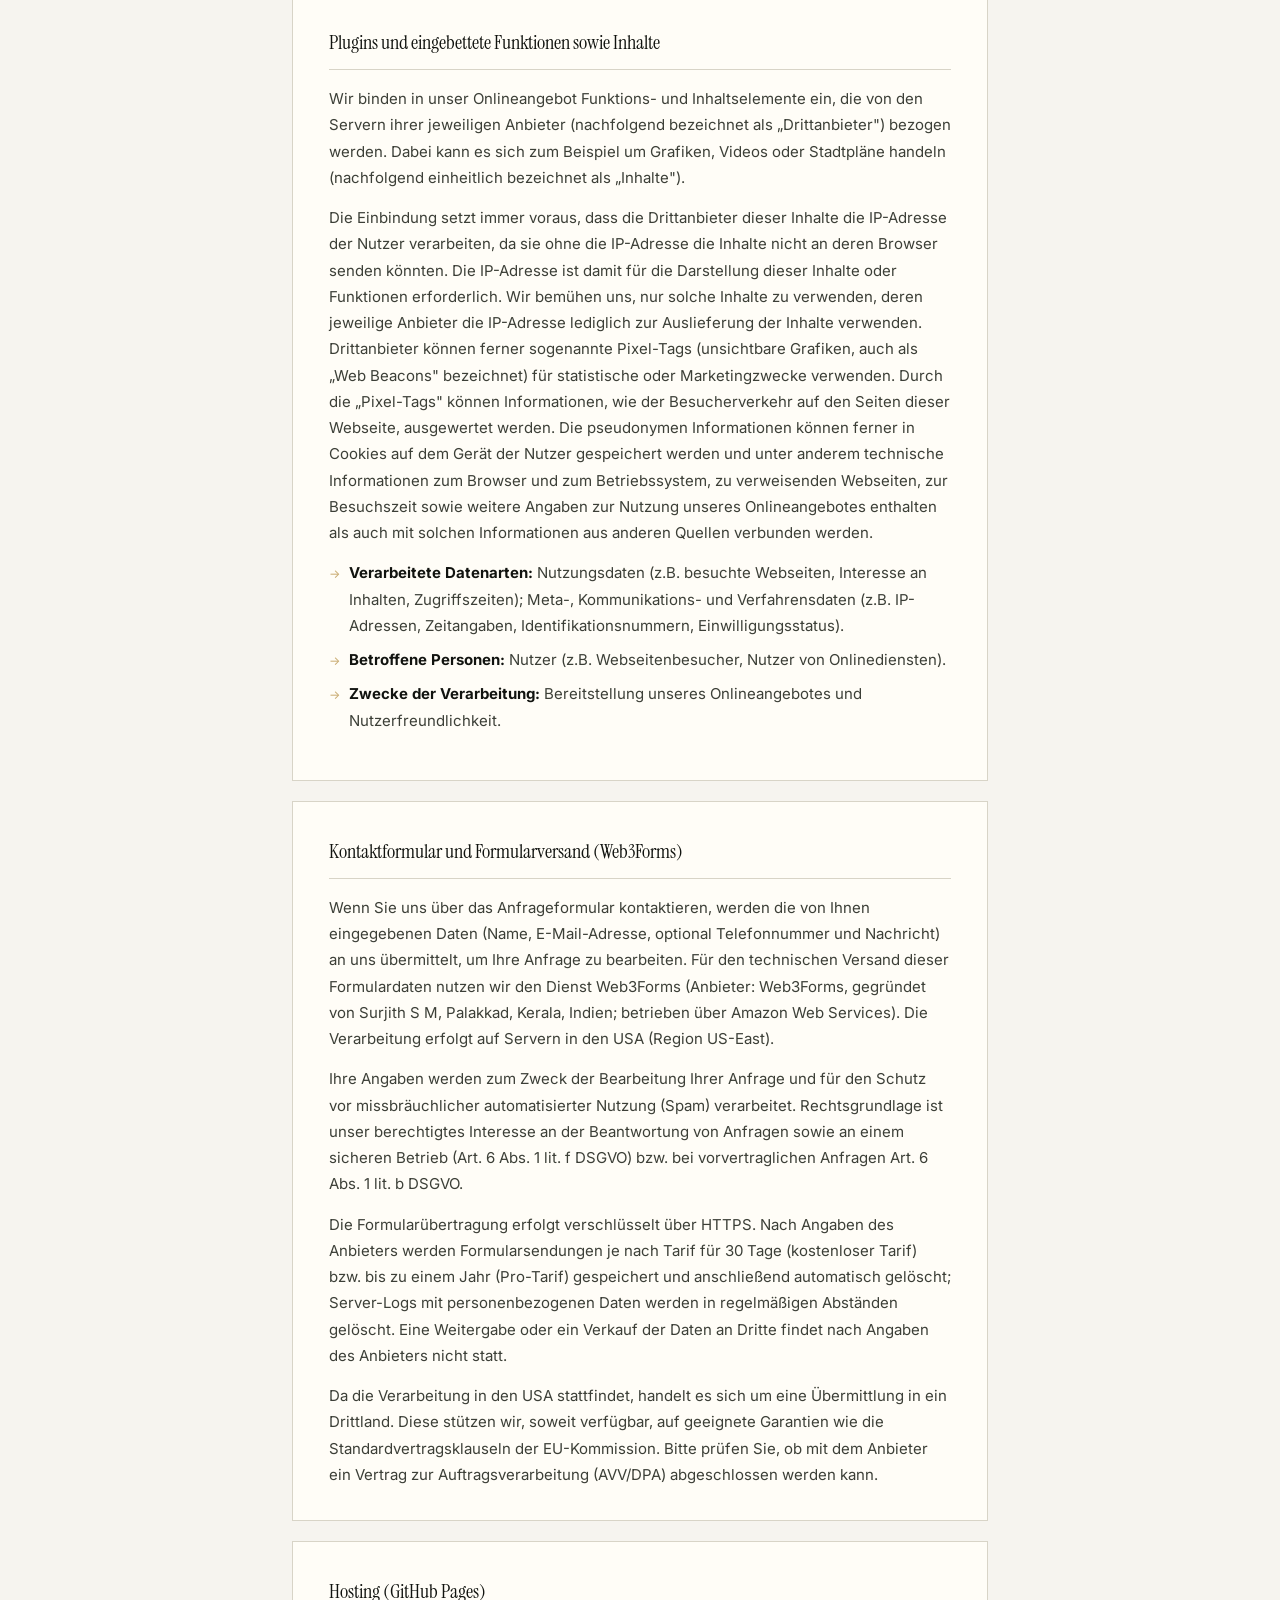
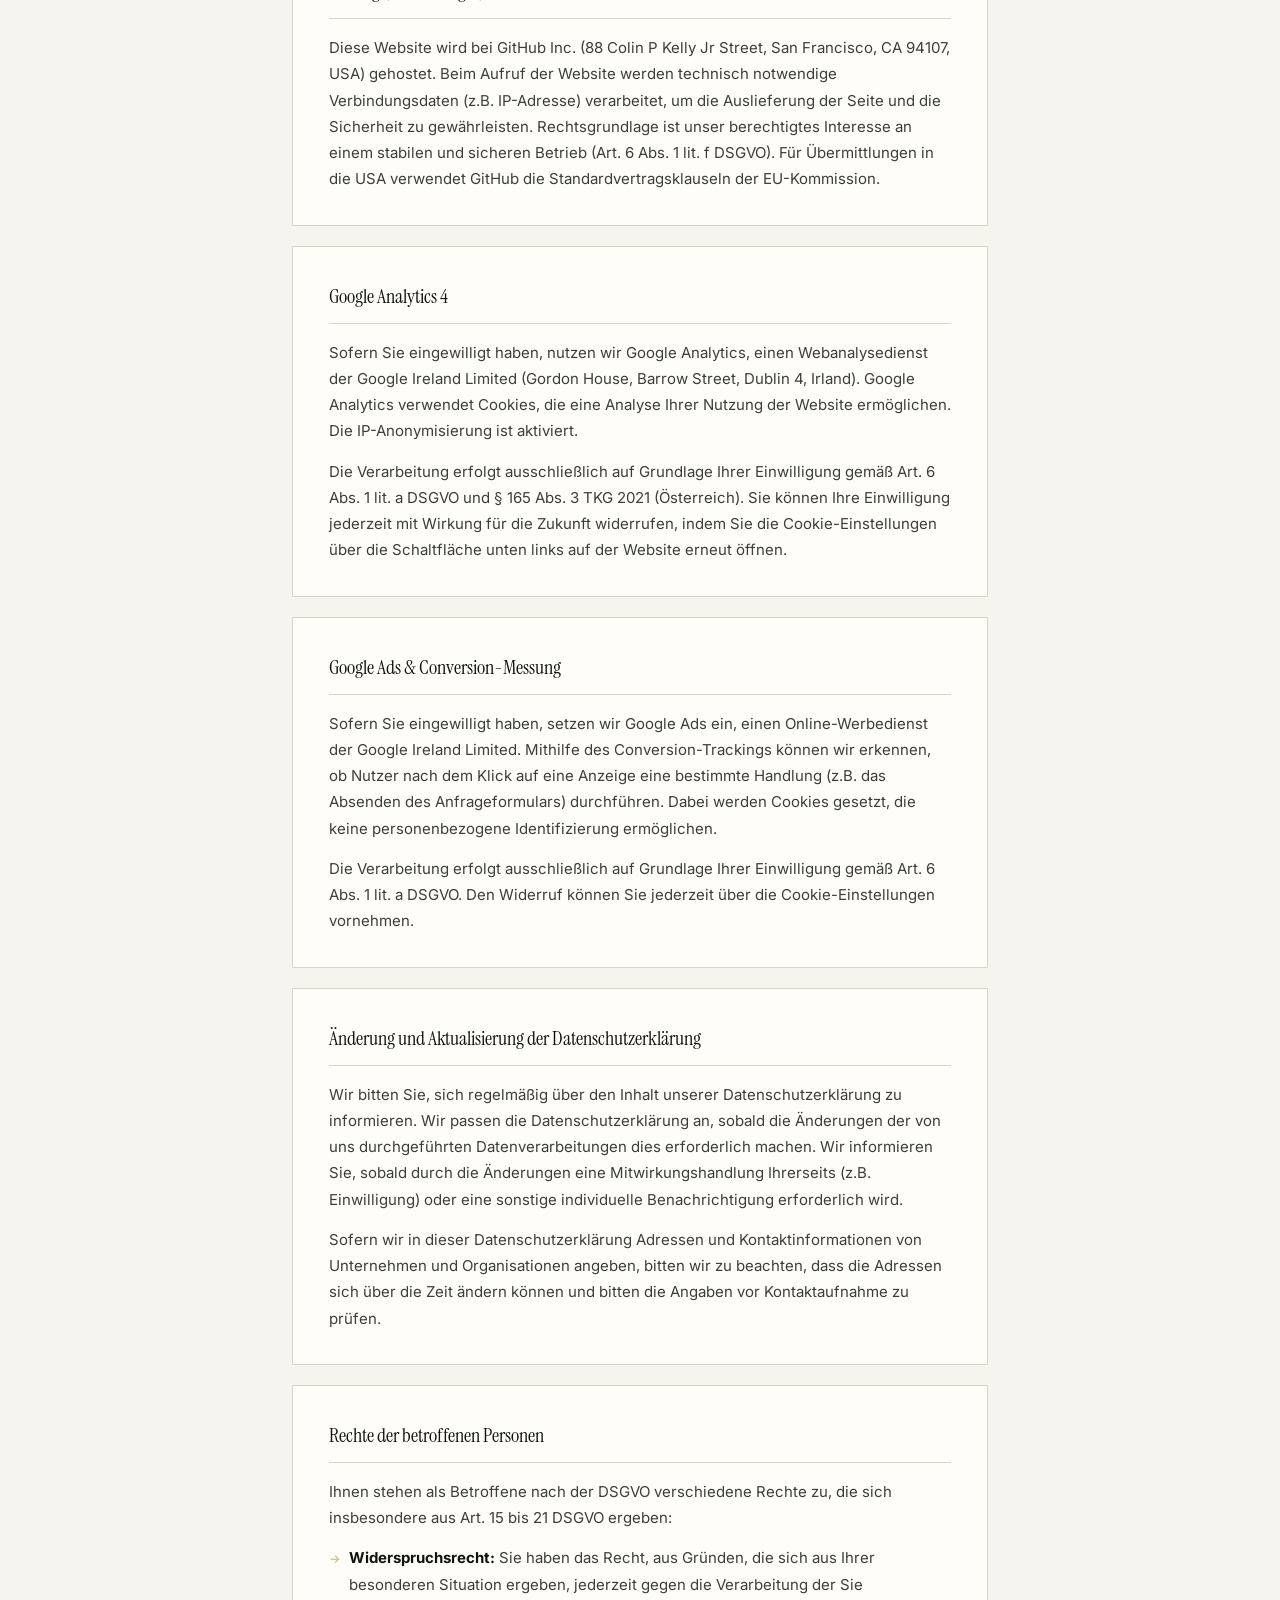
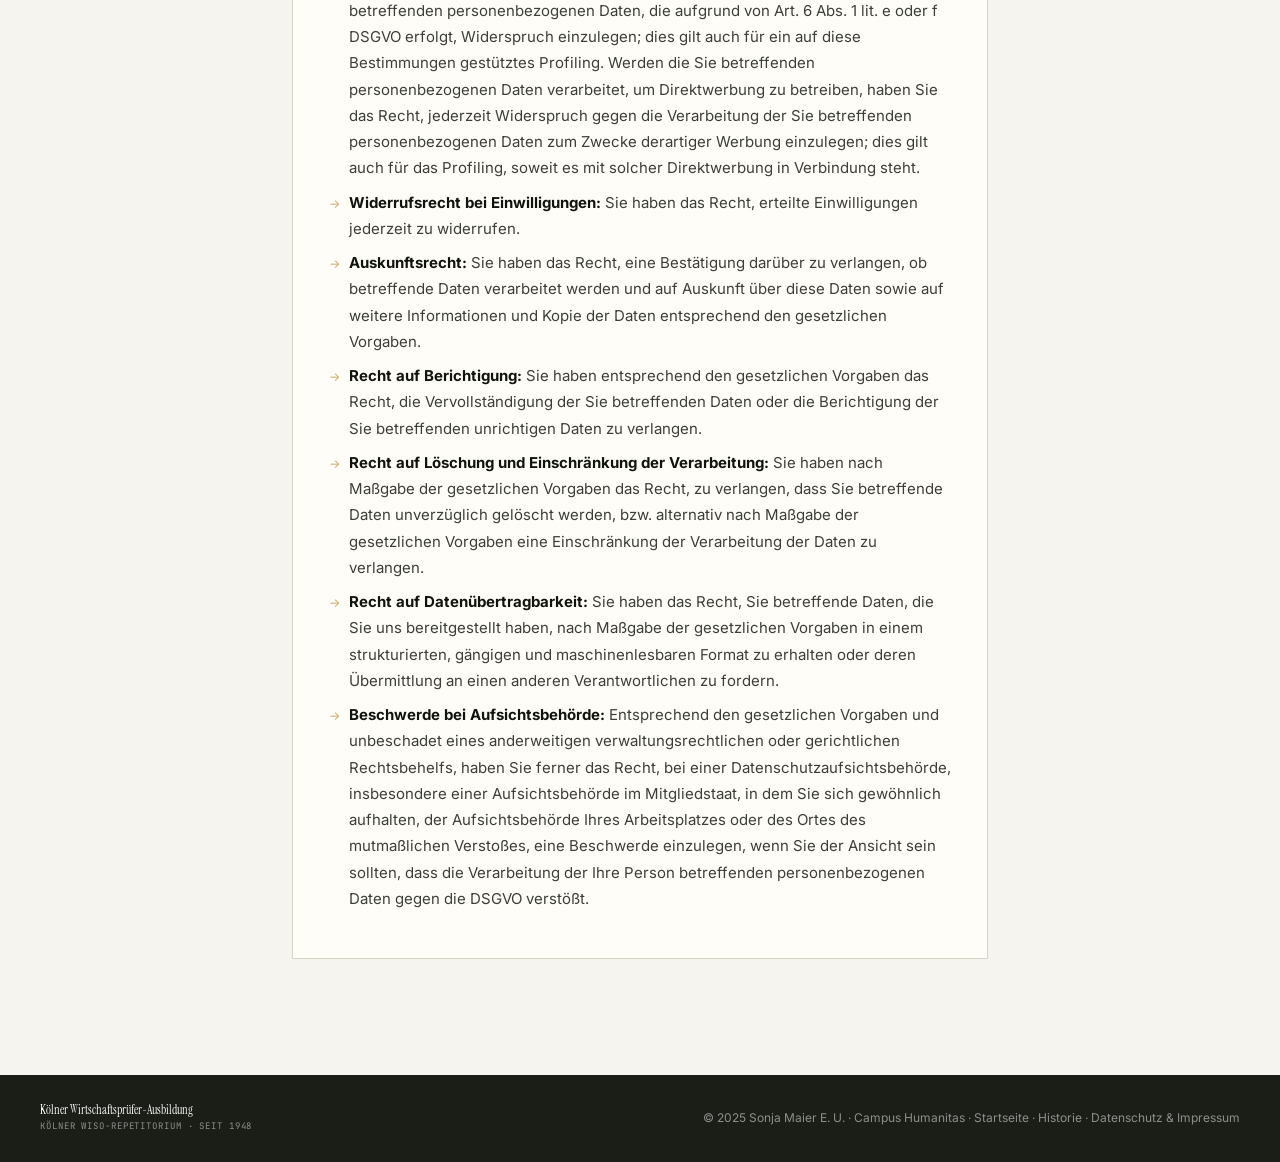
==== commit d23fefa2: "Add files via upload" ====
--- a/datenschutz.html
+++ b/datenschutz.html
@@ -287,7 +287,7 @@
       <div class="logo-main" style="font-size:12px;">Kölner Wirtschaftsprüfer-Ausbildung</div>
       <div class="logo-sub">Kölner WiSo-Repetitorium · seit 1948</div>
     </div>
-    <div>© 2025 Sonja Maier E. U. · Campus Humanitas · <a href="datenschutz.html">Datenschutz &amp; Impressum</a></div>
+    <div>© 2025 Sonja Maier E. U. · Campus Humanitas · <a href="index.html">Startseite</a> · <a href="historie.html">Historie</a> · <a href="datenschutz.html">Datenschutz &amp; Impressum</a></div>
   </footer>
 
   <!-- Cookie-Einwilligung (lädt Analytics/Ads erst nach Zustimmung) -->
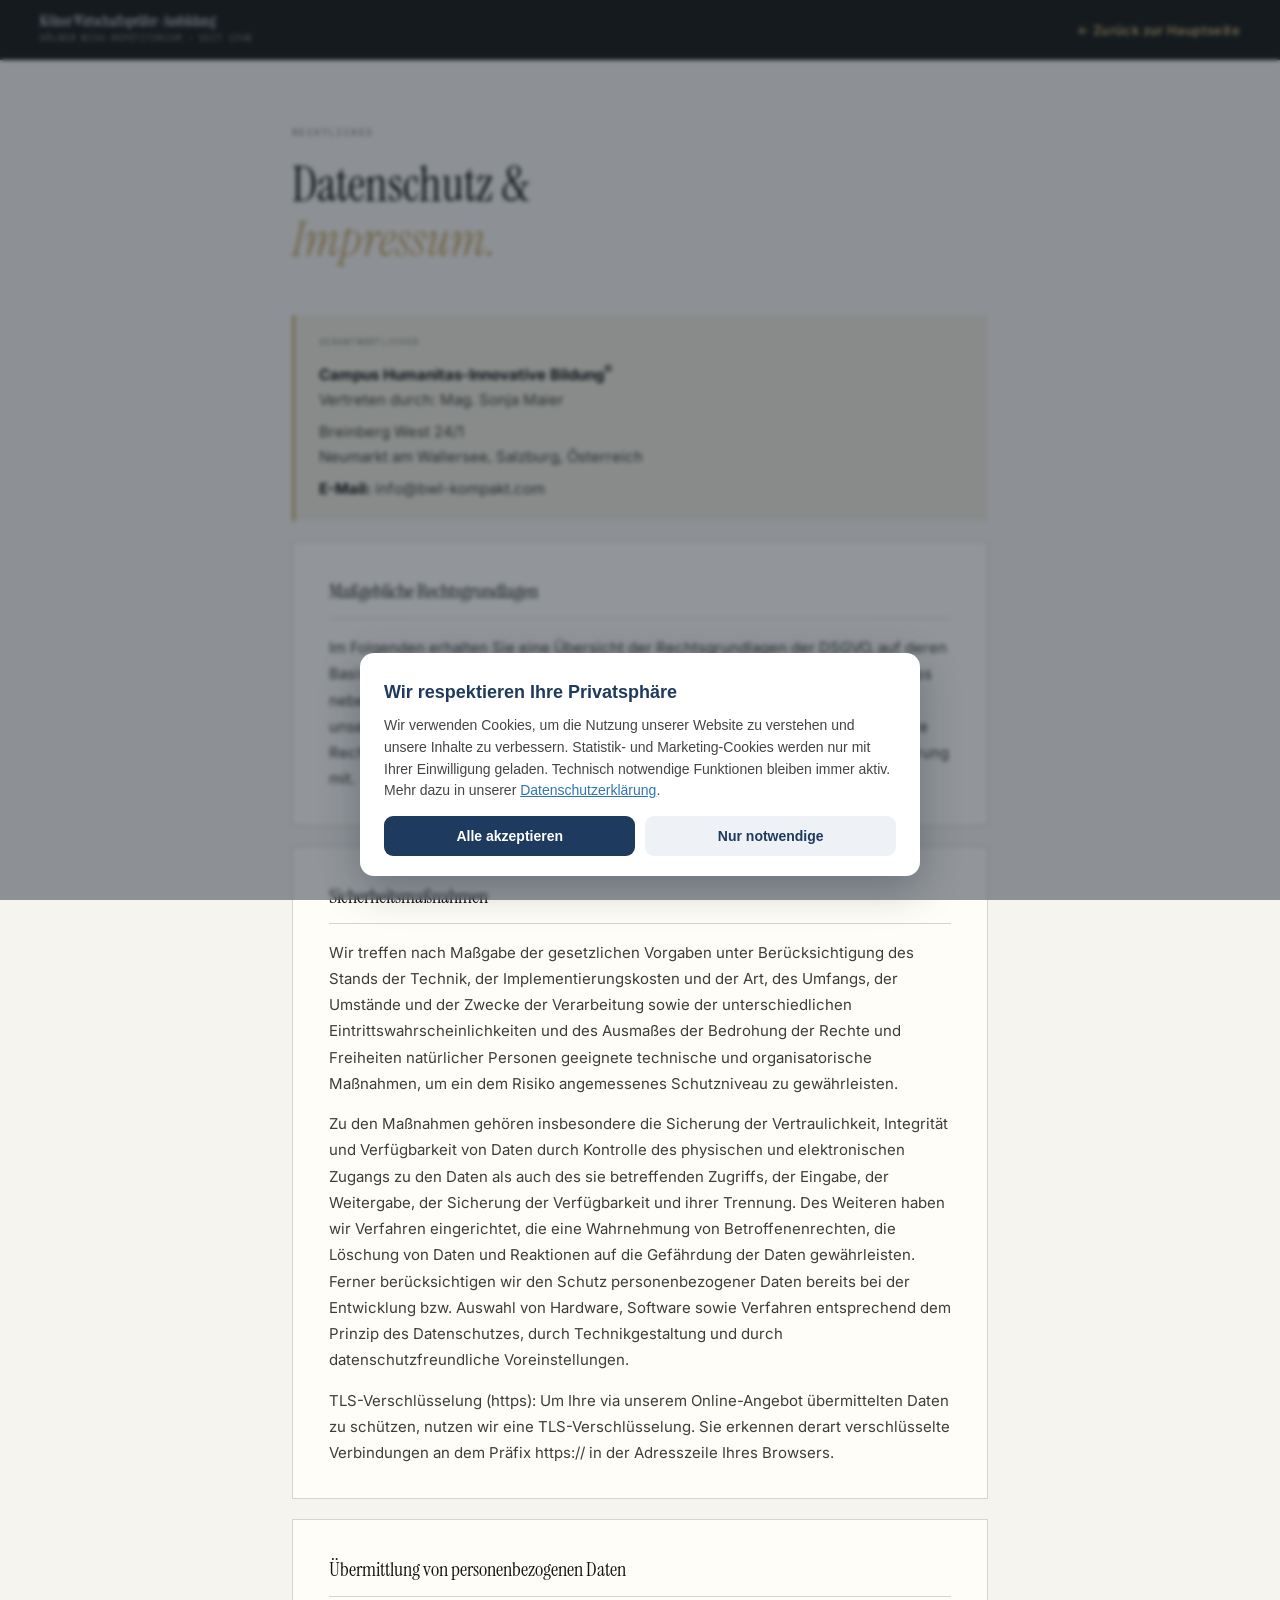
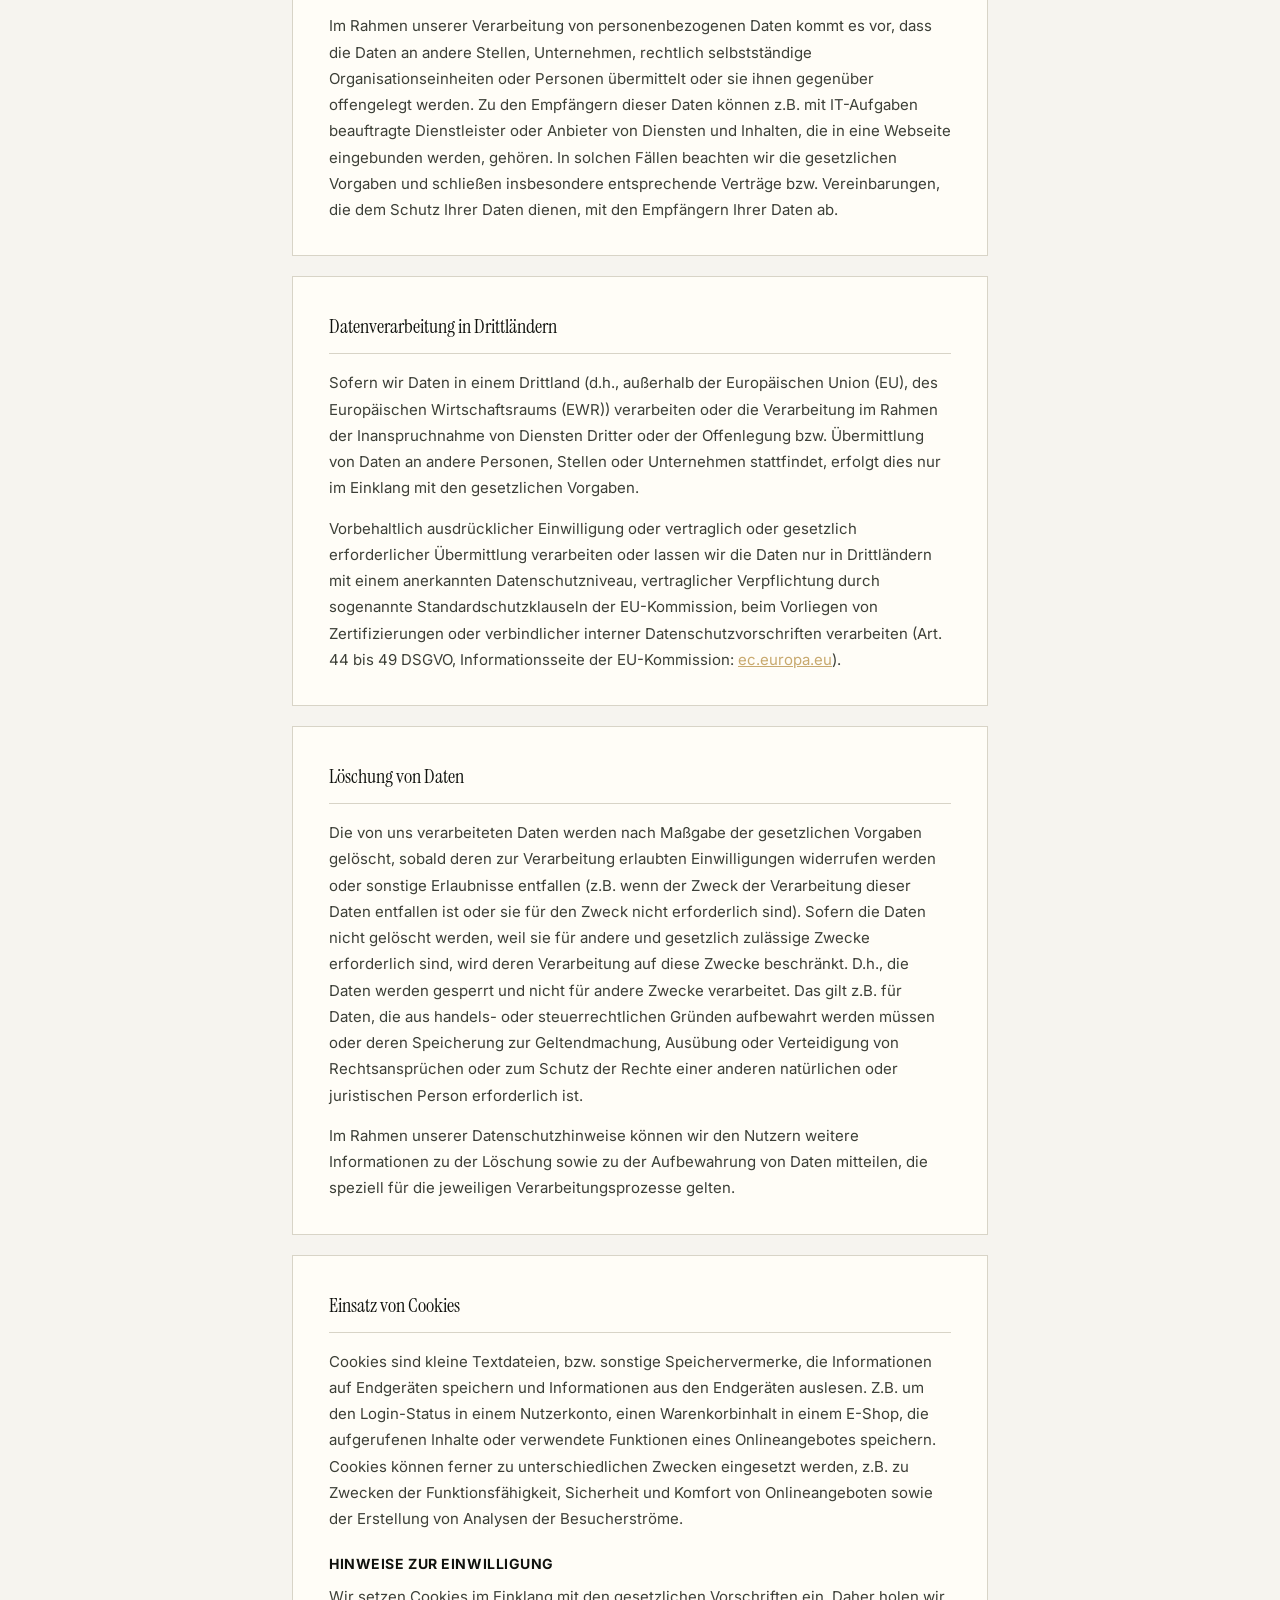
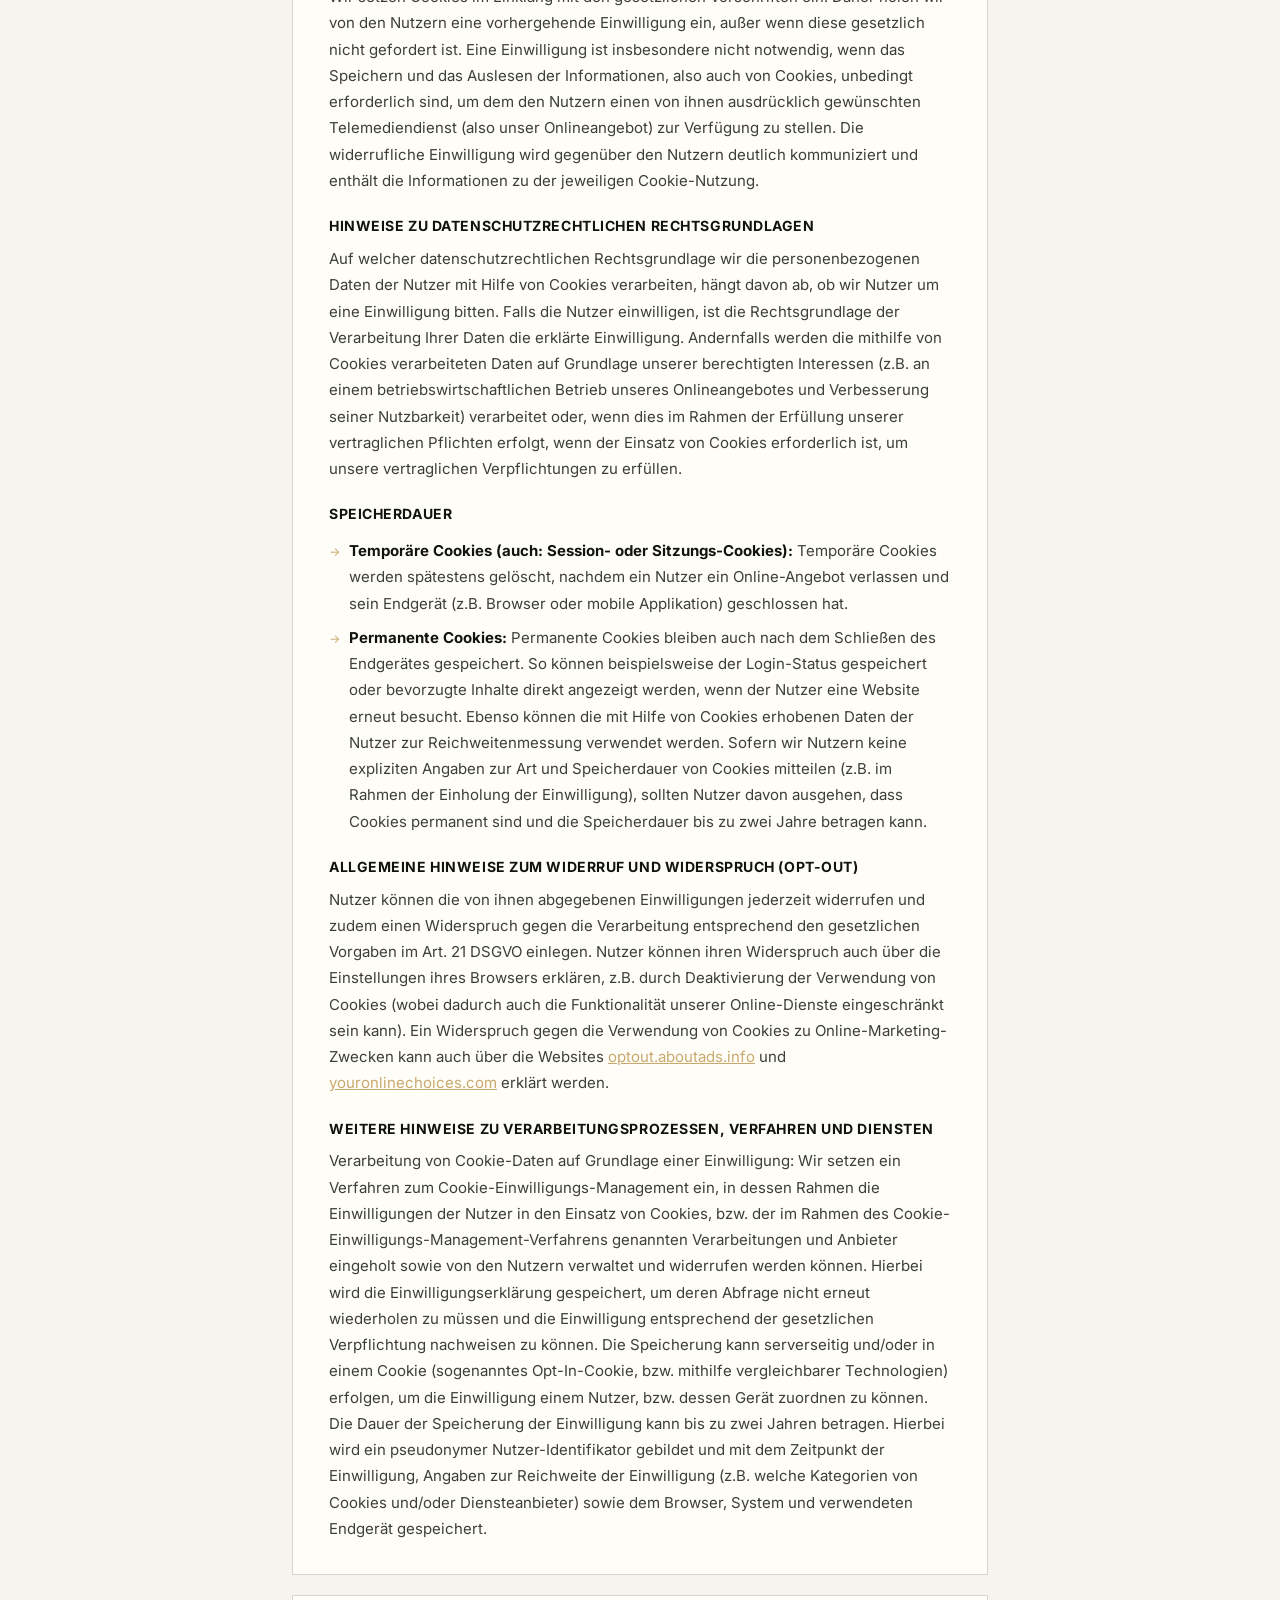
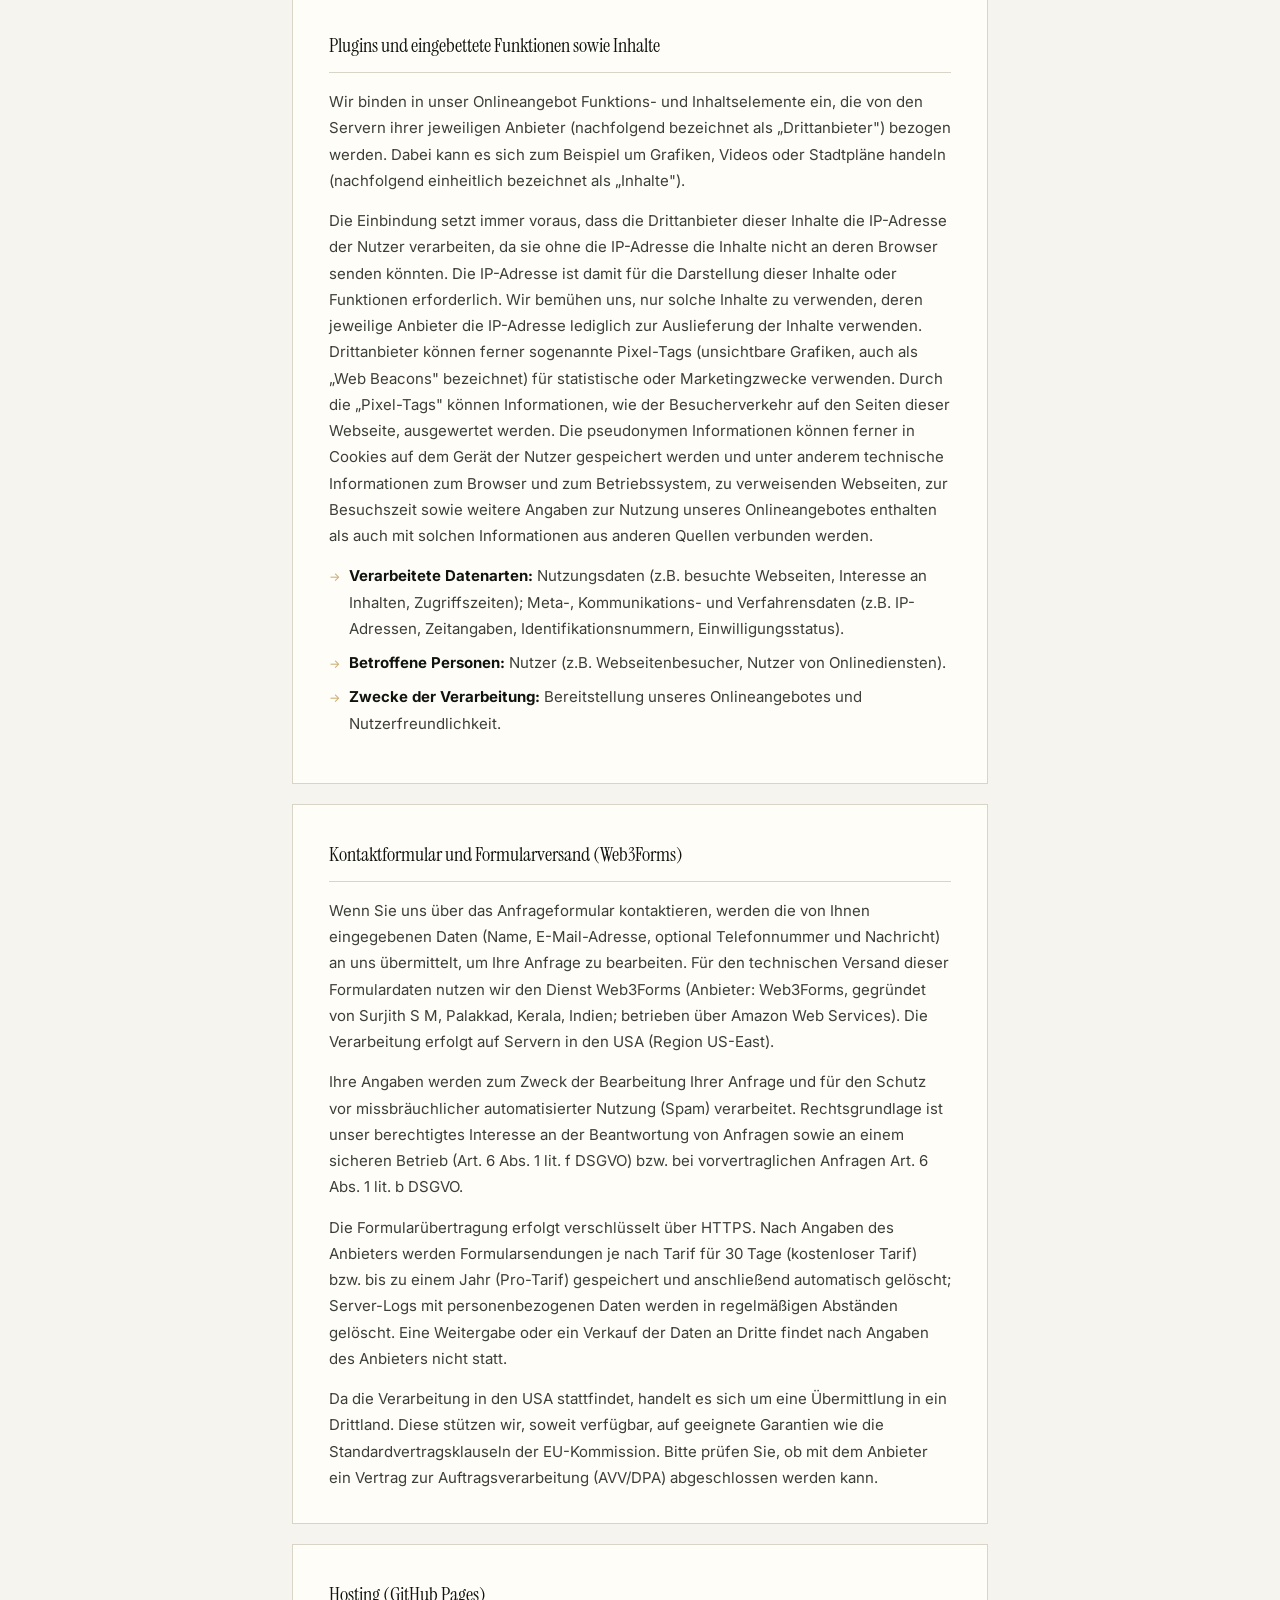
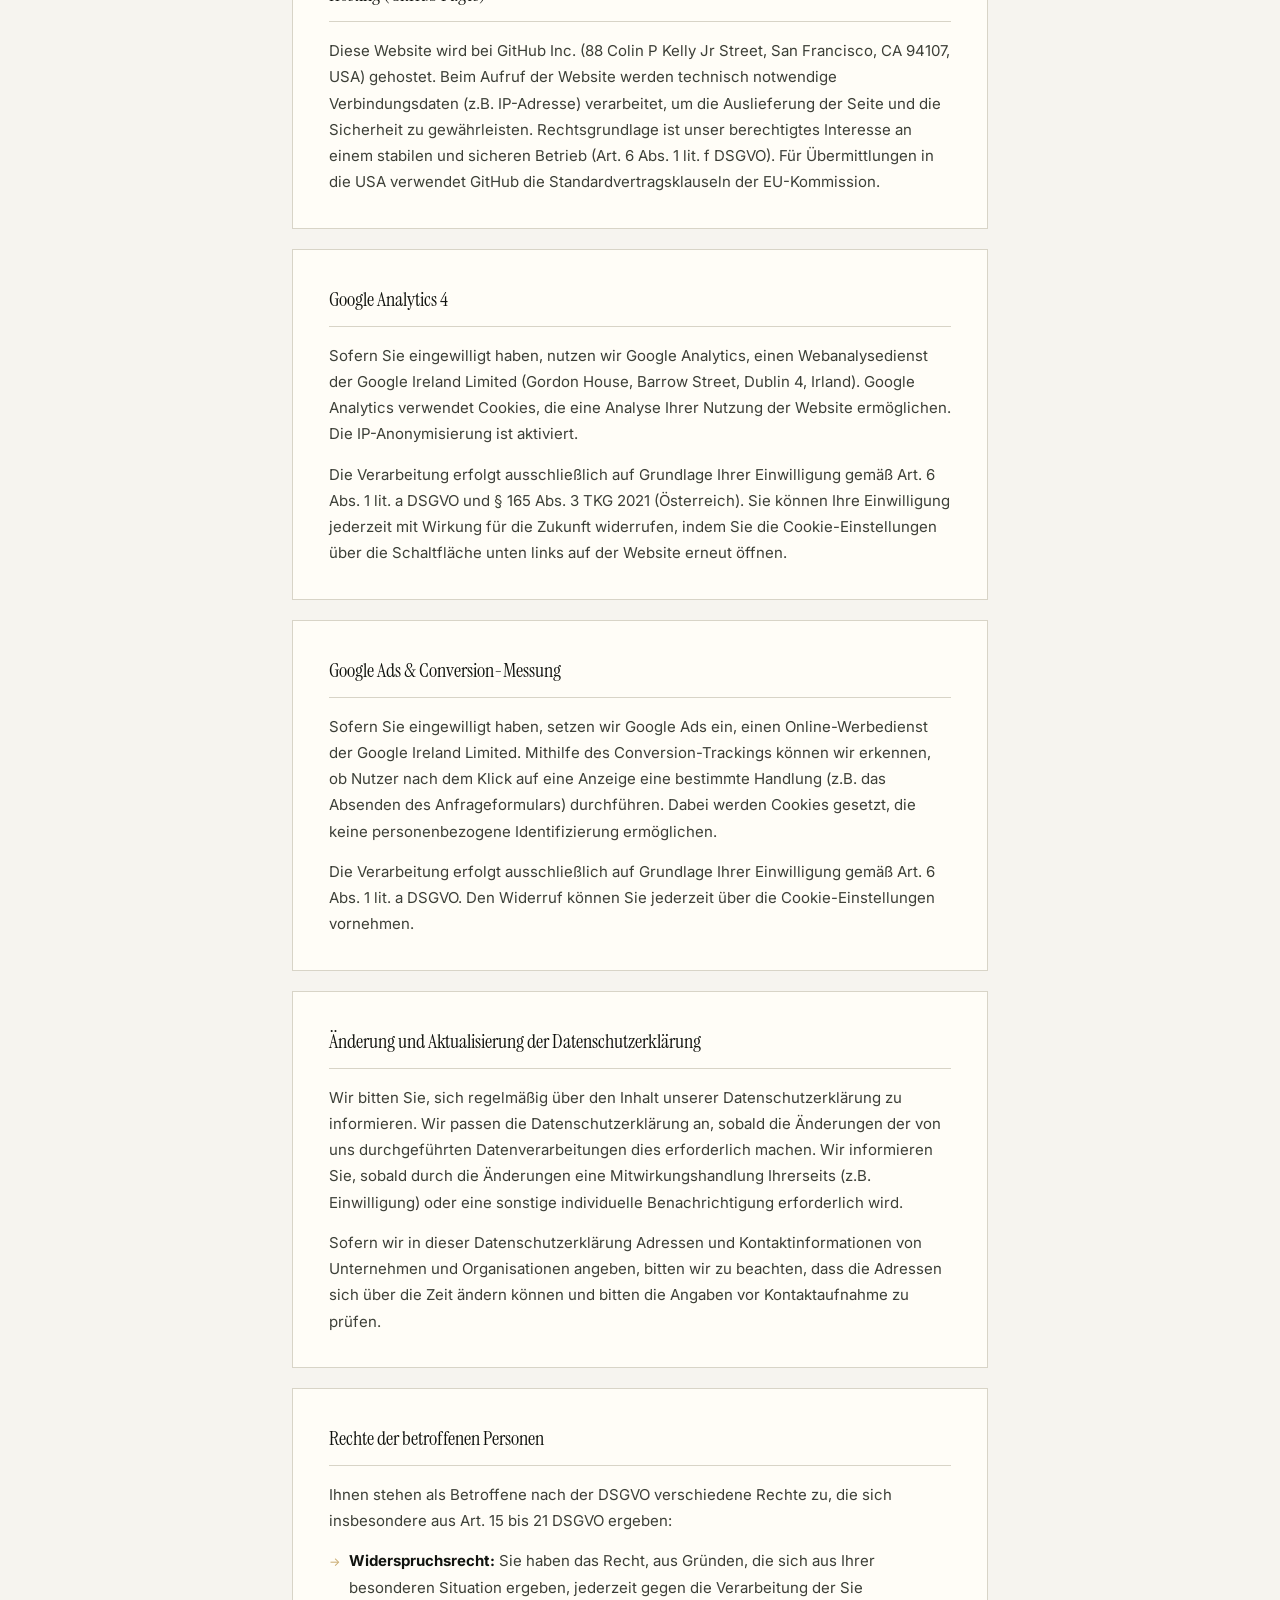
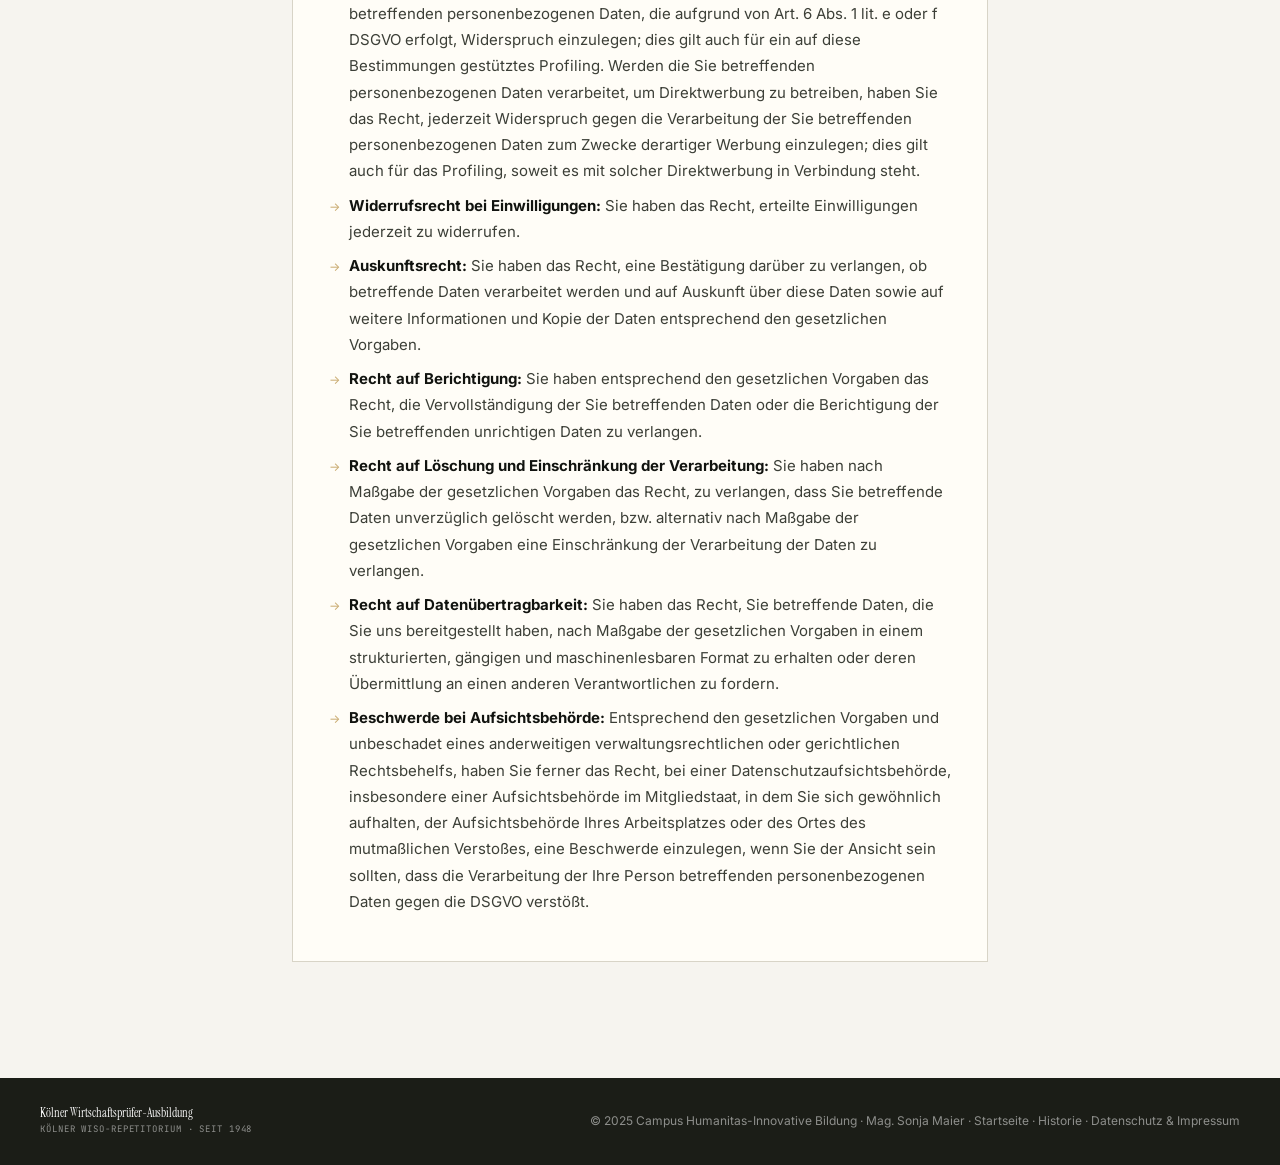
==== commit c591173d: "Add files via upload" ====
--- a/datenschutz.html
+++ b/datenschutz.html
@@ -157,11 +157,11 @@
     <!-- IMPRESSUM -->
     <div class="impressum-box">
       <div class="label">Verantwortlicher</div>
-      <p><strong>Mag. Sonja Maier E. U.</strong><br />
-      Campus Humanitas©</p>
+      <p><strong>Campus Humanitas-Innovative Bildung<sup>®</sup></strong><br />
+      Vertreten durch: Mag. Sonja Maier</p>
       <p>Breinberg West 24/1<br />
       Neumarkt am Wallersee, Salzburg, Österreich</p>
-      <p><strong>E-Mail:</strong> info@campushumanitas.com</p>
+      <p><strong>E-Mail:</strong> info@bwl-kompakt.com</p>
     </div>
 
     <!-- RECHTSGRUNDLAGEN -->
@@ -287,7 +287,7 @@
       <div class="logo-main" style="font-size:12px;">Kölner Wirtschaftsprüfer-Ausbildung</div>
       <div class="logo-sub">Kölner WiSo-Repetitorium · seit 1948</div>
     </div>
-    <div>© 2025 Sonja Maier E. U. · Campus Humanitas · <a href="index.html">Startseite</a> · <a href="historie.html">Historie</a> · <a href="datenschutz.html">Datenschutz &amp; Impressum</a></div>
+    <div>© 2025 Campus Humanitas-Innovative Bildung · Mag. Sonja Maier · <a href="index.html">Startseite</a> · <a href="historie.html">Historie</a> · <a href="datenschutz.html">Datenschutz &amp; Impressum</a></div>
   </footer>
 
   <!-- Cookie-Einwilligung (lädt Analytics/Ads erst nach Zustimmung) -->
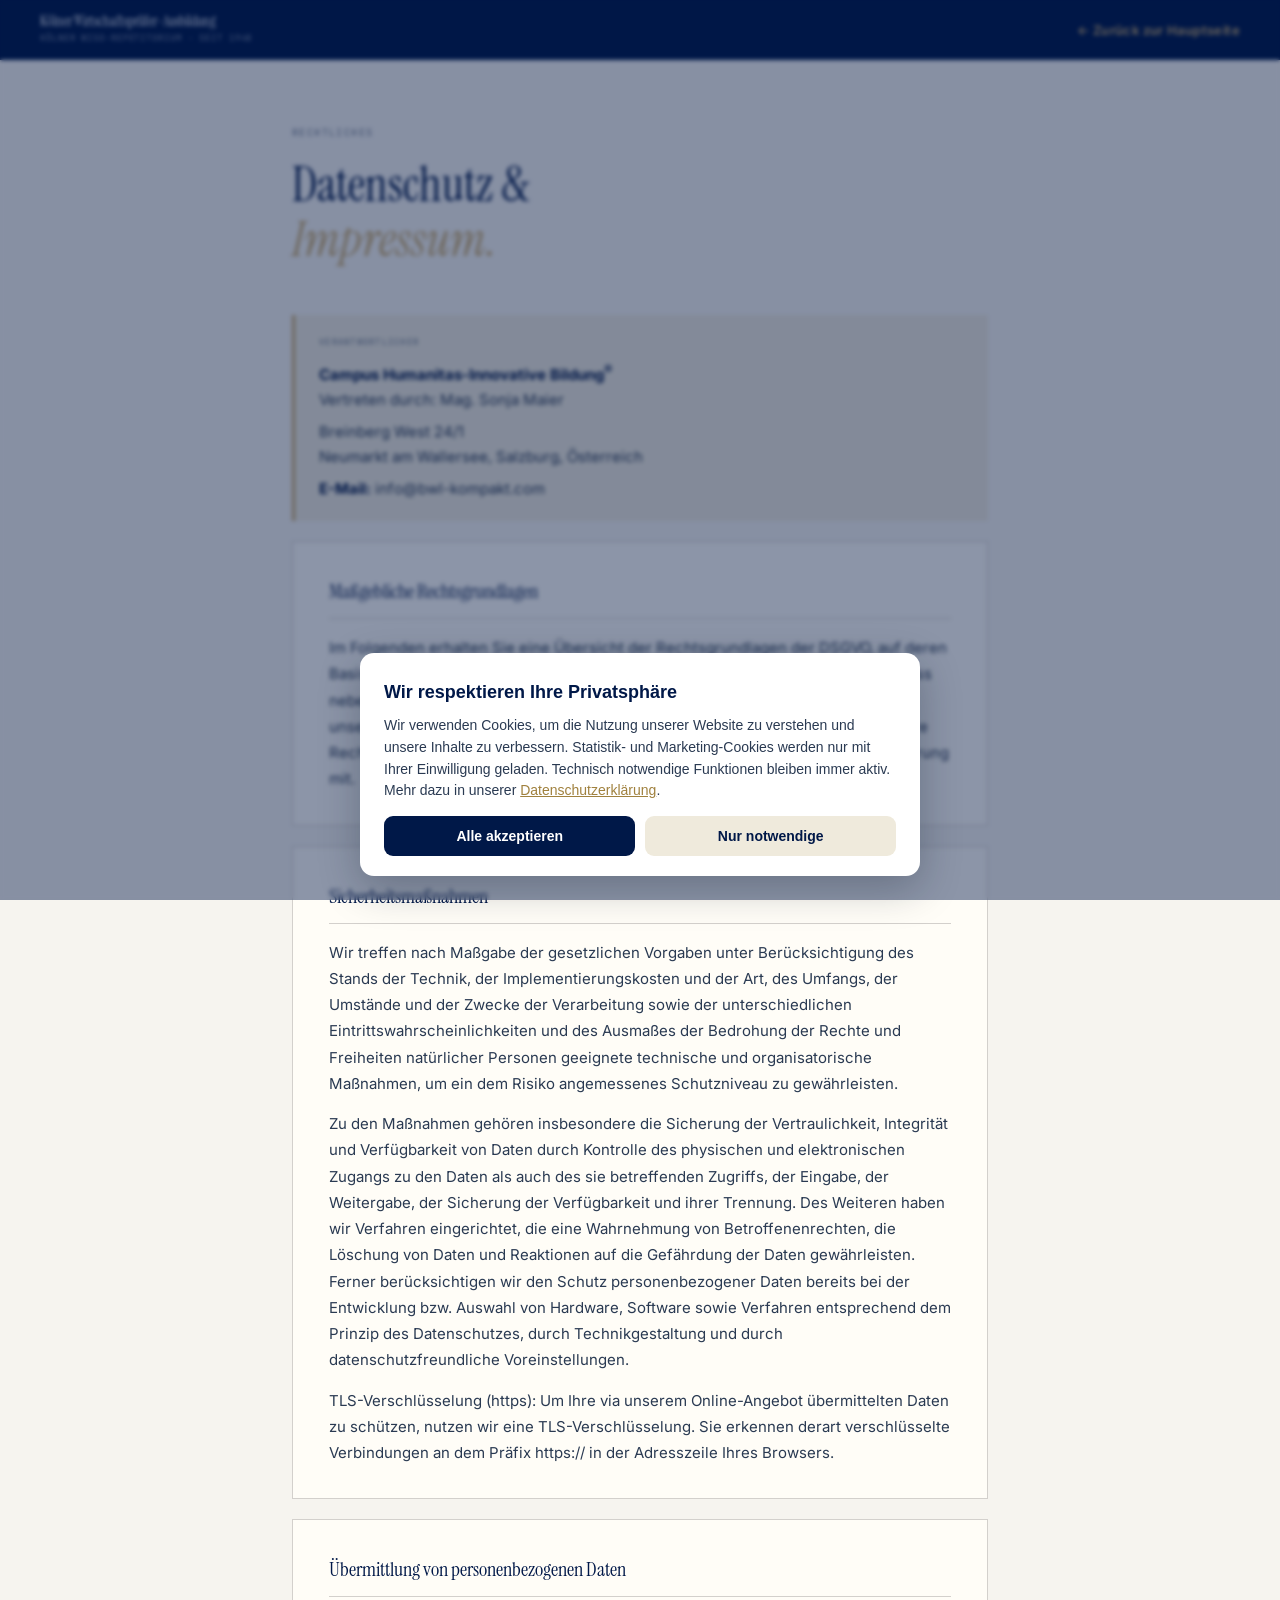
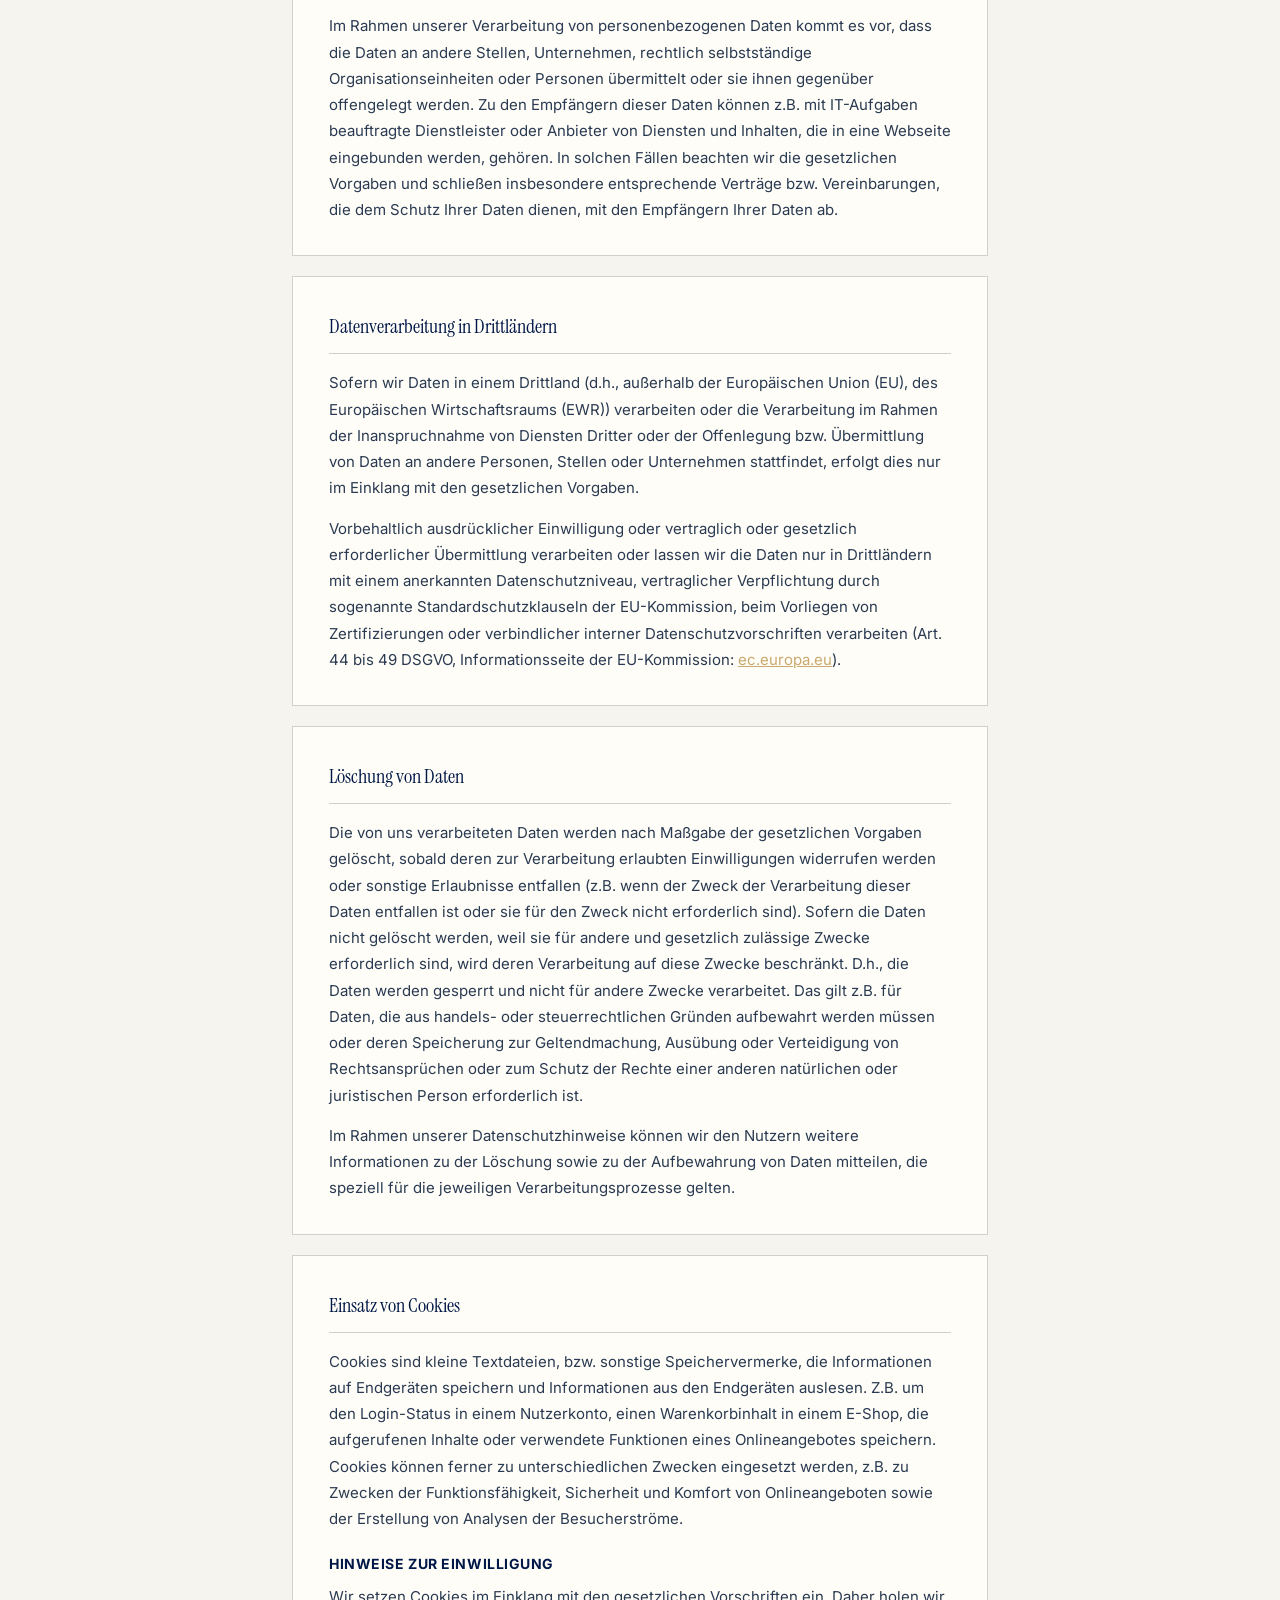
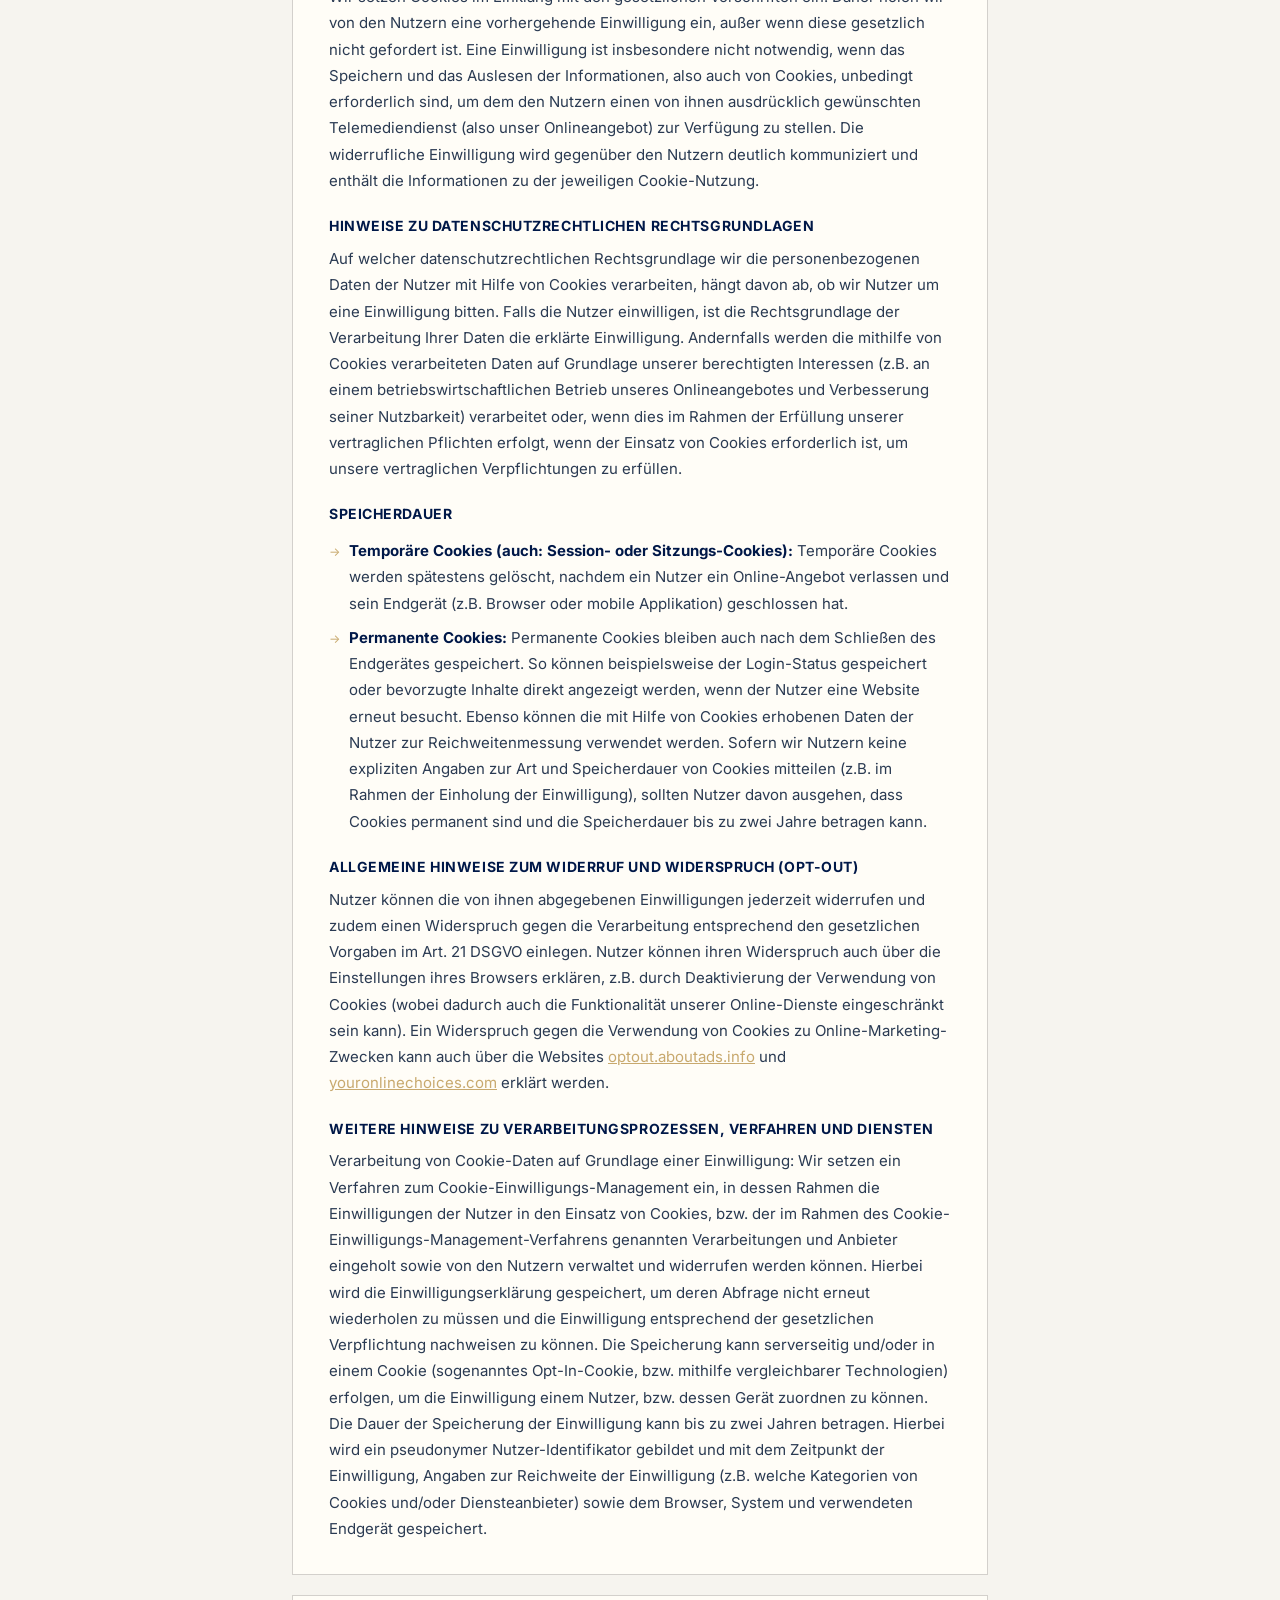
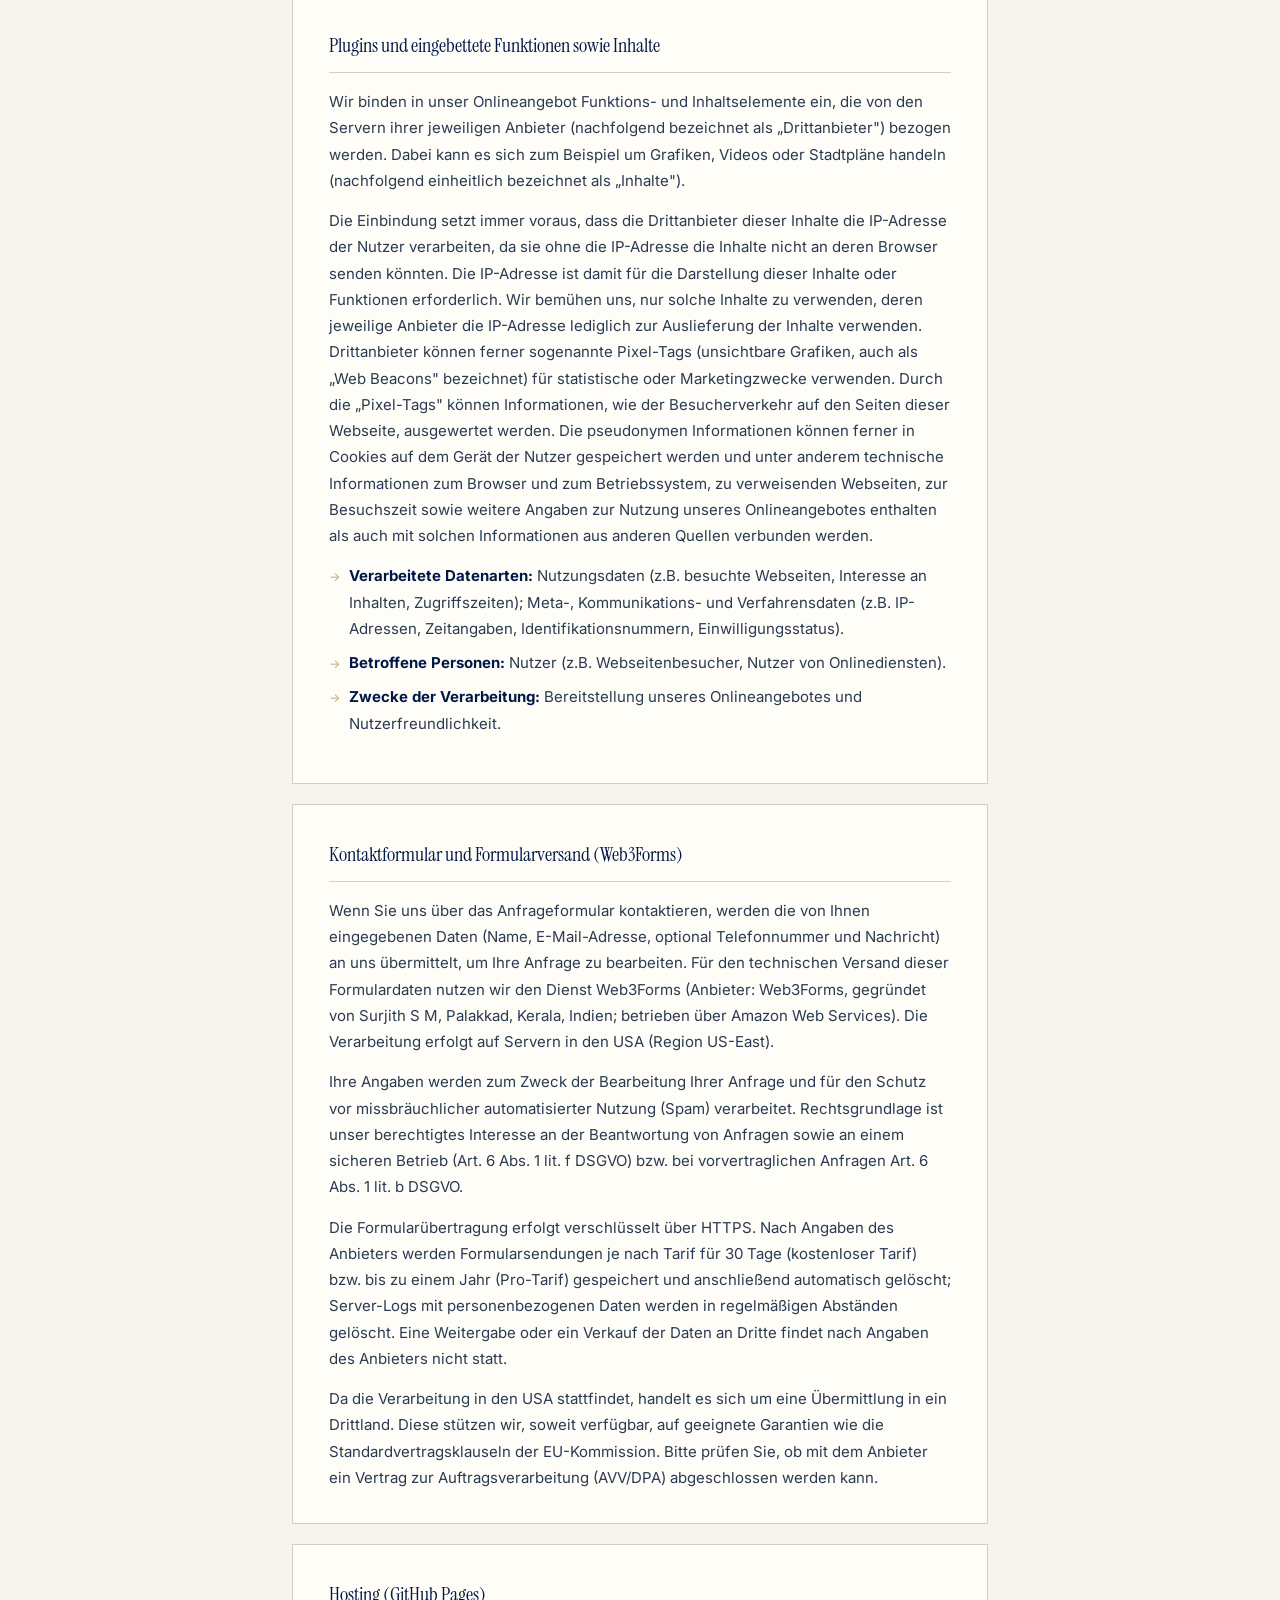
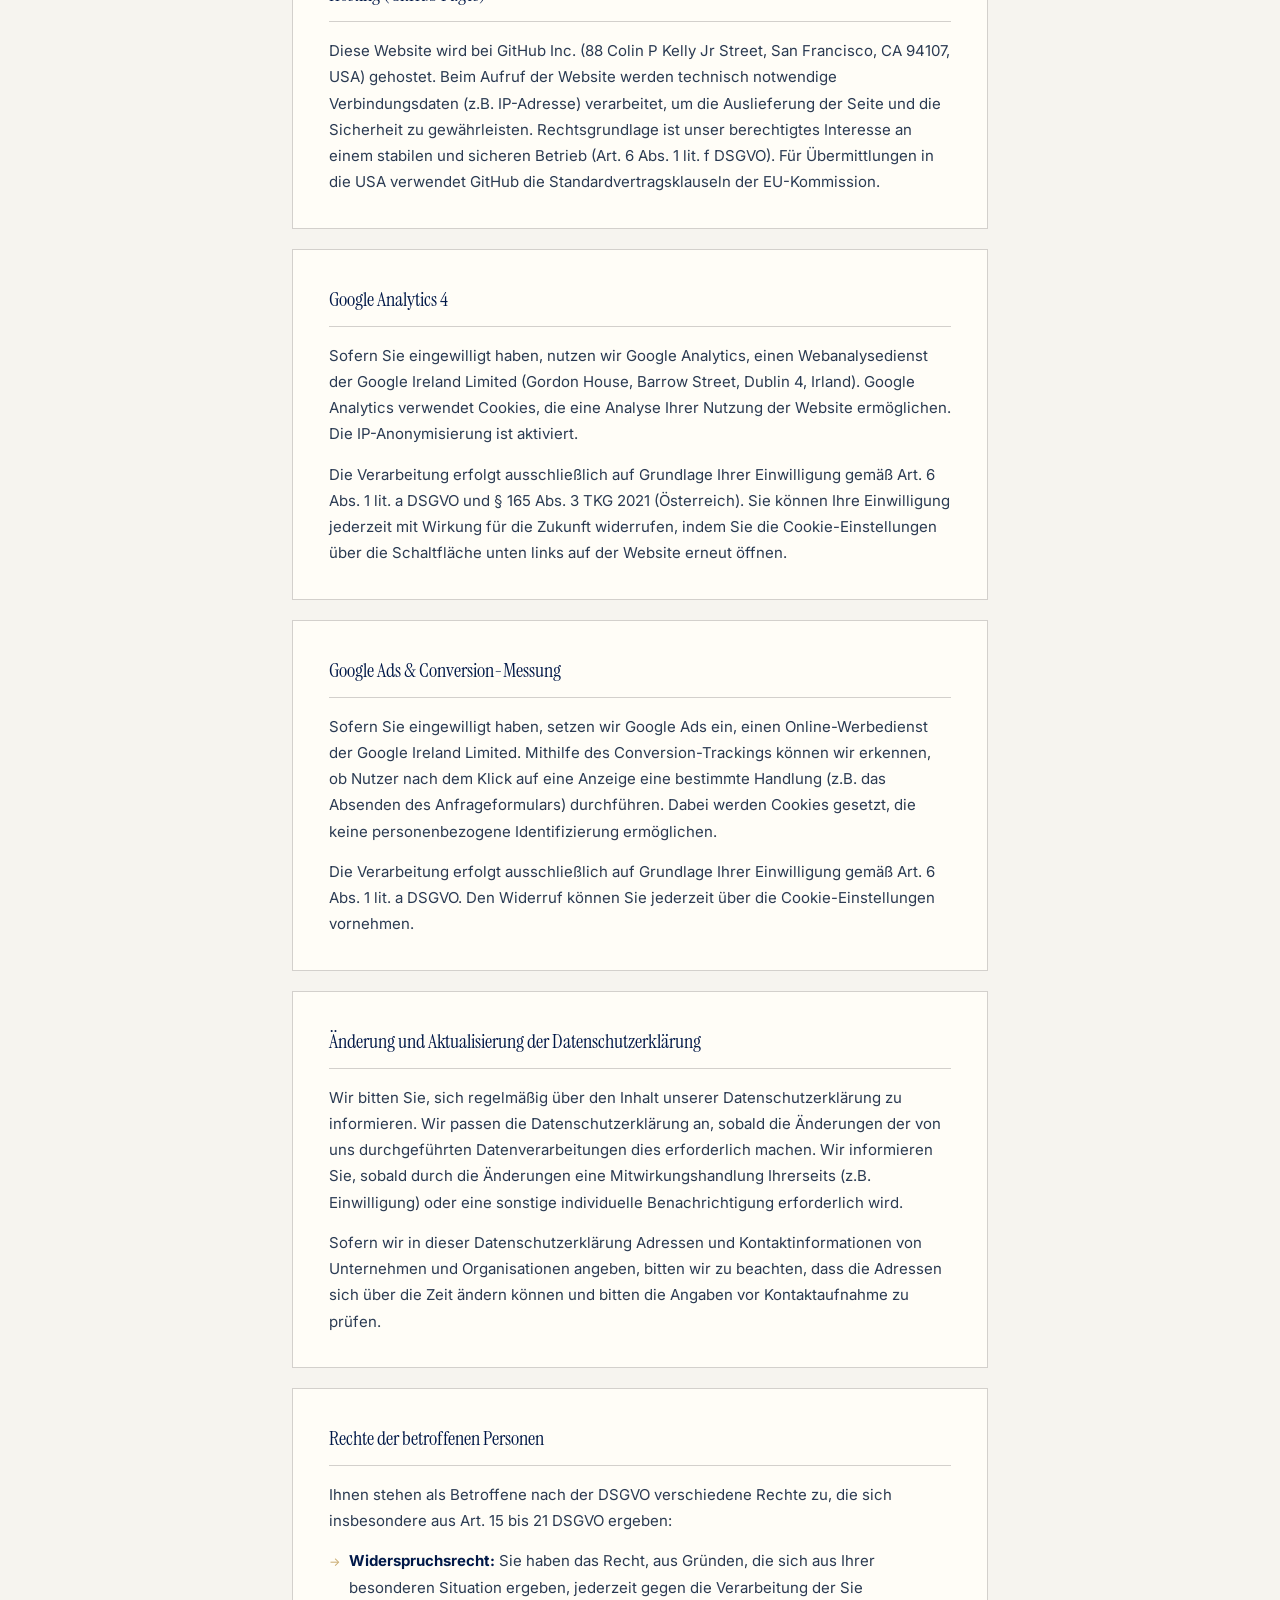
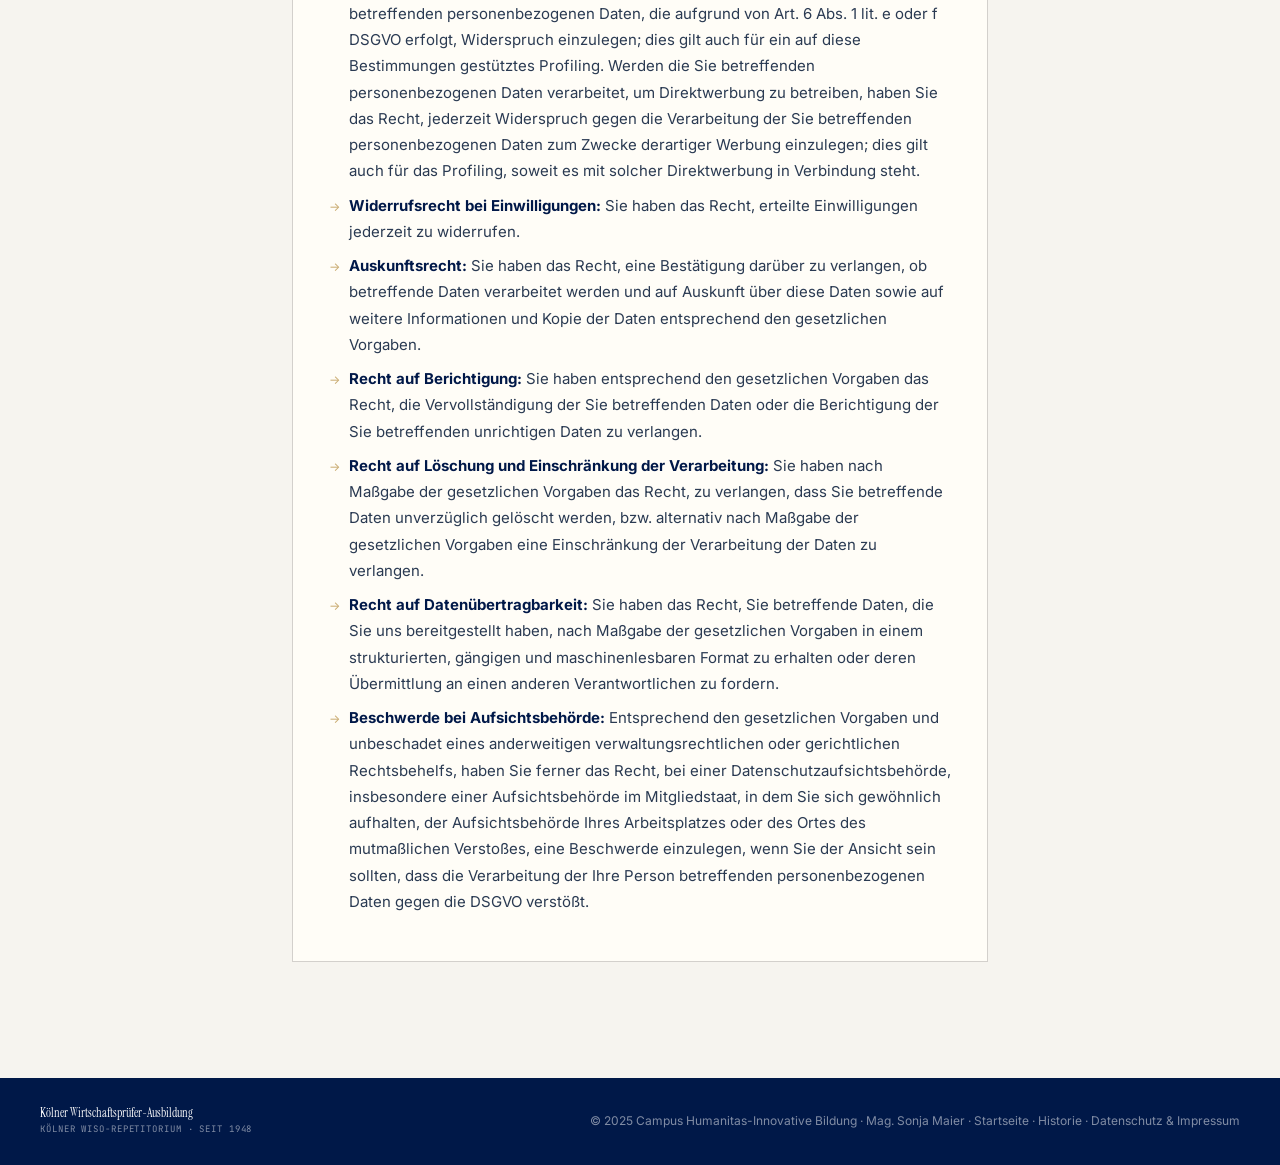
==== commit ef0b3de2: "Add files via upload" ====
--- a/datenschutz.html
+++ b/datenschutz.html
@@ -7,23 +7,23 @@
   <meta name="description" content="Datenschutzerklärung und Impressum der Kölner Wirtschaftsprüfer-Ausbildung / Kölner WiSo-Repetitorium." />
   <meta name="robots" content="noindex, follow" />
   <link rel="canonical" href="https://bwl-kompakt.com/datenschutz.html" />
-  <meta name="theme-color" content="#11130f" />
+  <meta name="theme-color" content="#001848" />
   <link rel="preconnect" href="https://fonts.googleapis.com" />
   <link rel="preconnect" href="https://fonts.gstatic.com" crossorigin />
   <link href="https://fonts.googleapis.com/css2?family=Instrument+Serif:ital@0;1&family=Inter:wght@400;500;600;700&family=JetBrains+Mono:wght@400;500&display=swap" rel="stylesheet" />
   <style>
     :root {
       --bg: #f6f4ef;
-      --ink: #11130f;
-      --ink-2: #3c3f37;
-      --muted: #7a7c72;
-      --line: #1b1d17;
+      --ink: #001848;
+      --ink-2: #2a3a52;
+      --muted: #6b7688;
+      --line: #001848;
       --card: #fffdf7;
       --accent: #c8a96e;
       --accent-dark: #a0813e;
       --green: #2f7d3e;
       --chip: #efeadc;
-      --border: #d8d4c7;
+      --border: #d3d0cc;
     }
     *, *::before, *::after { box-sizing: border-box; margin: 0; padding: 0; }
     html { font-size: 16px; scroll-behavior: smooth; }
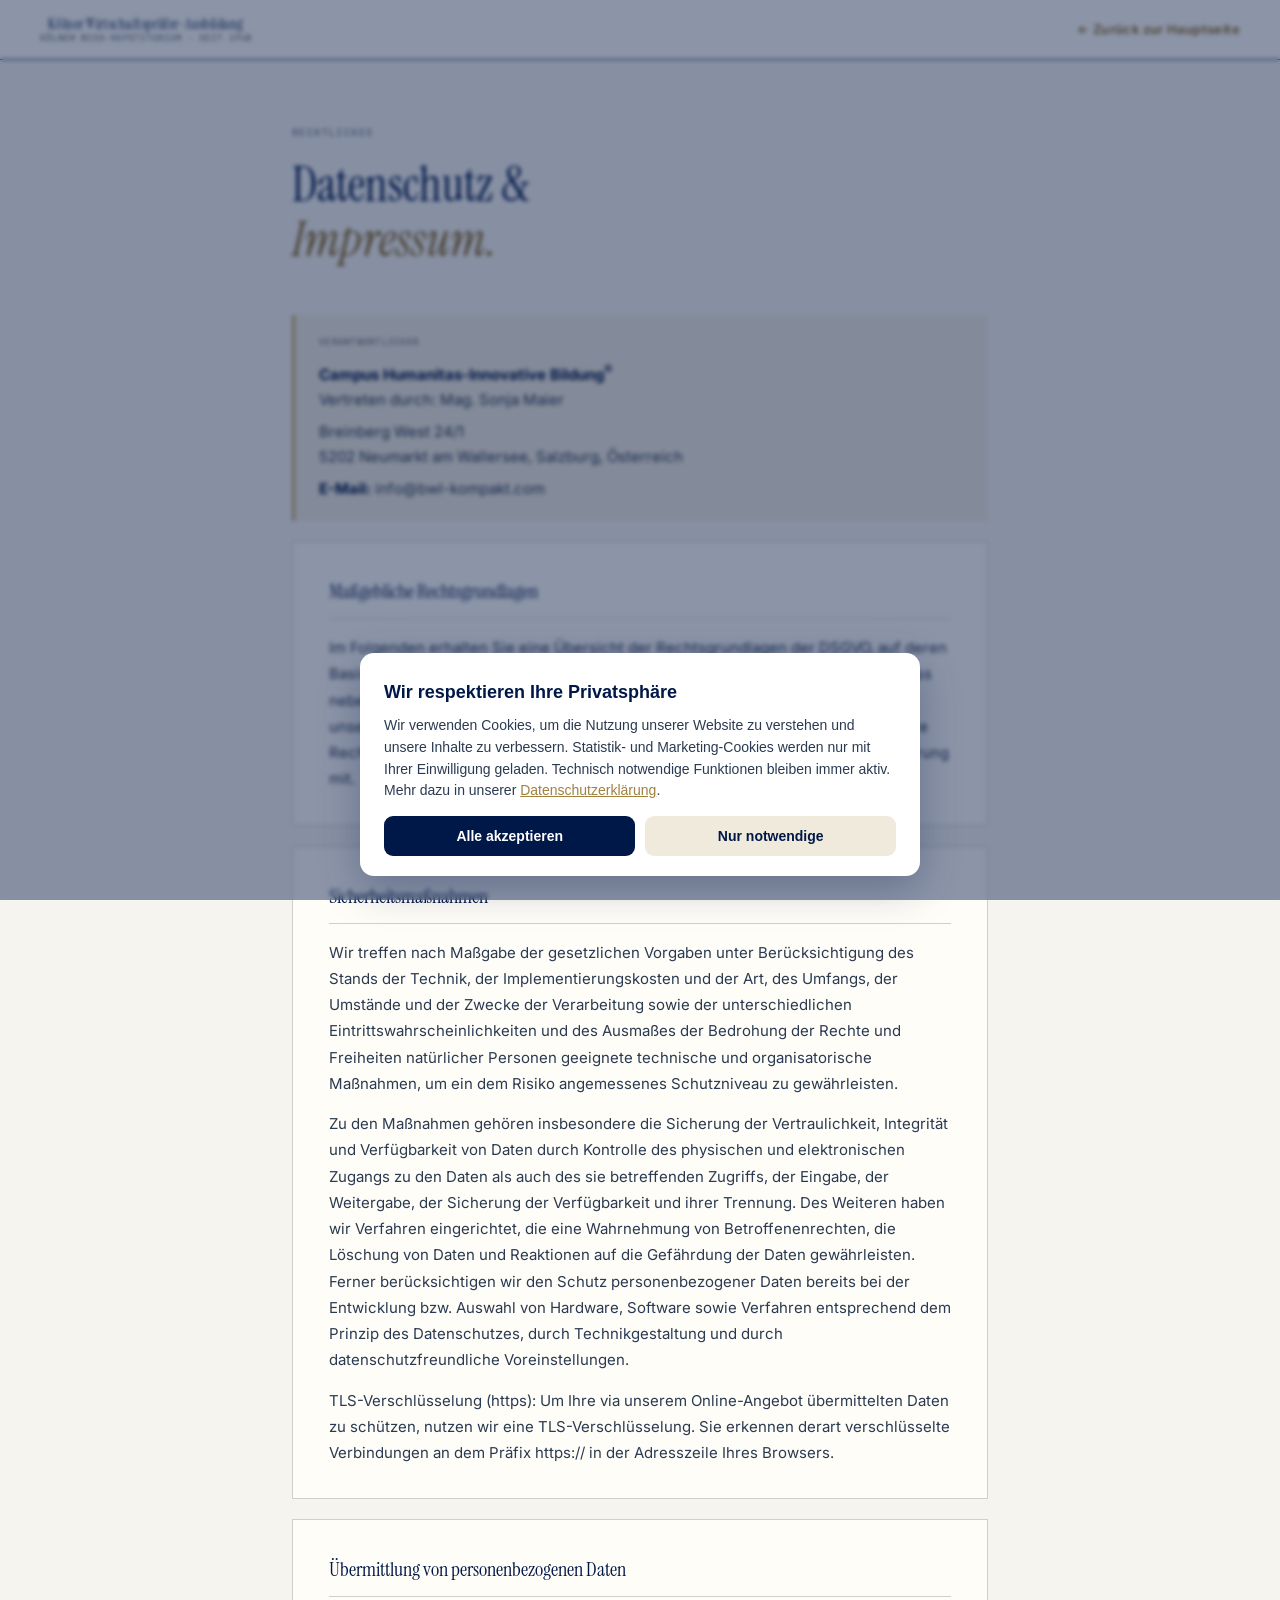
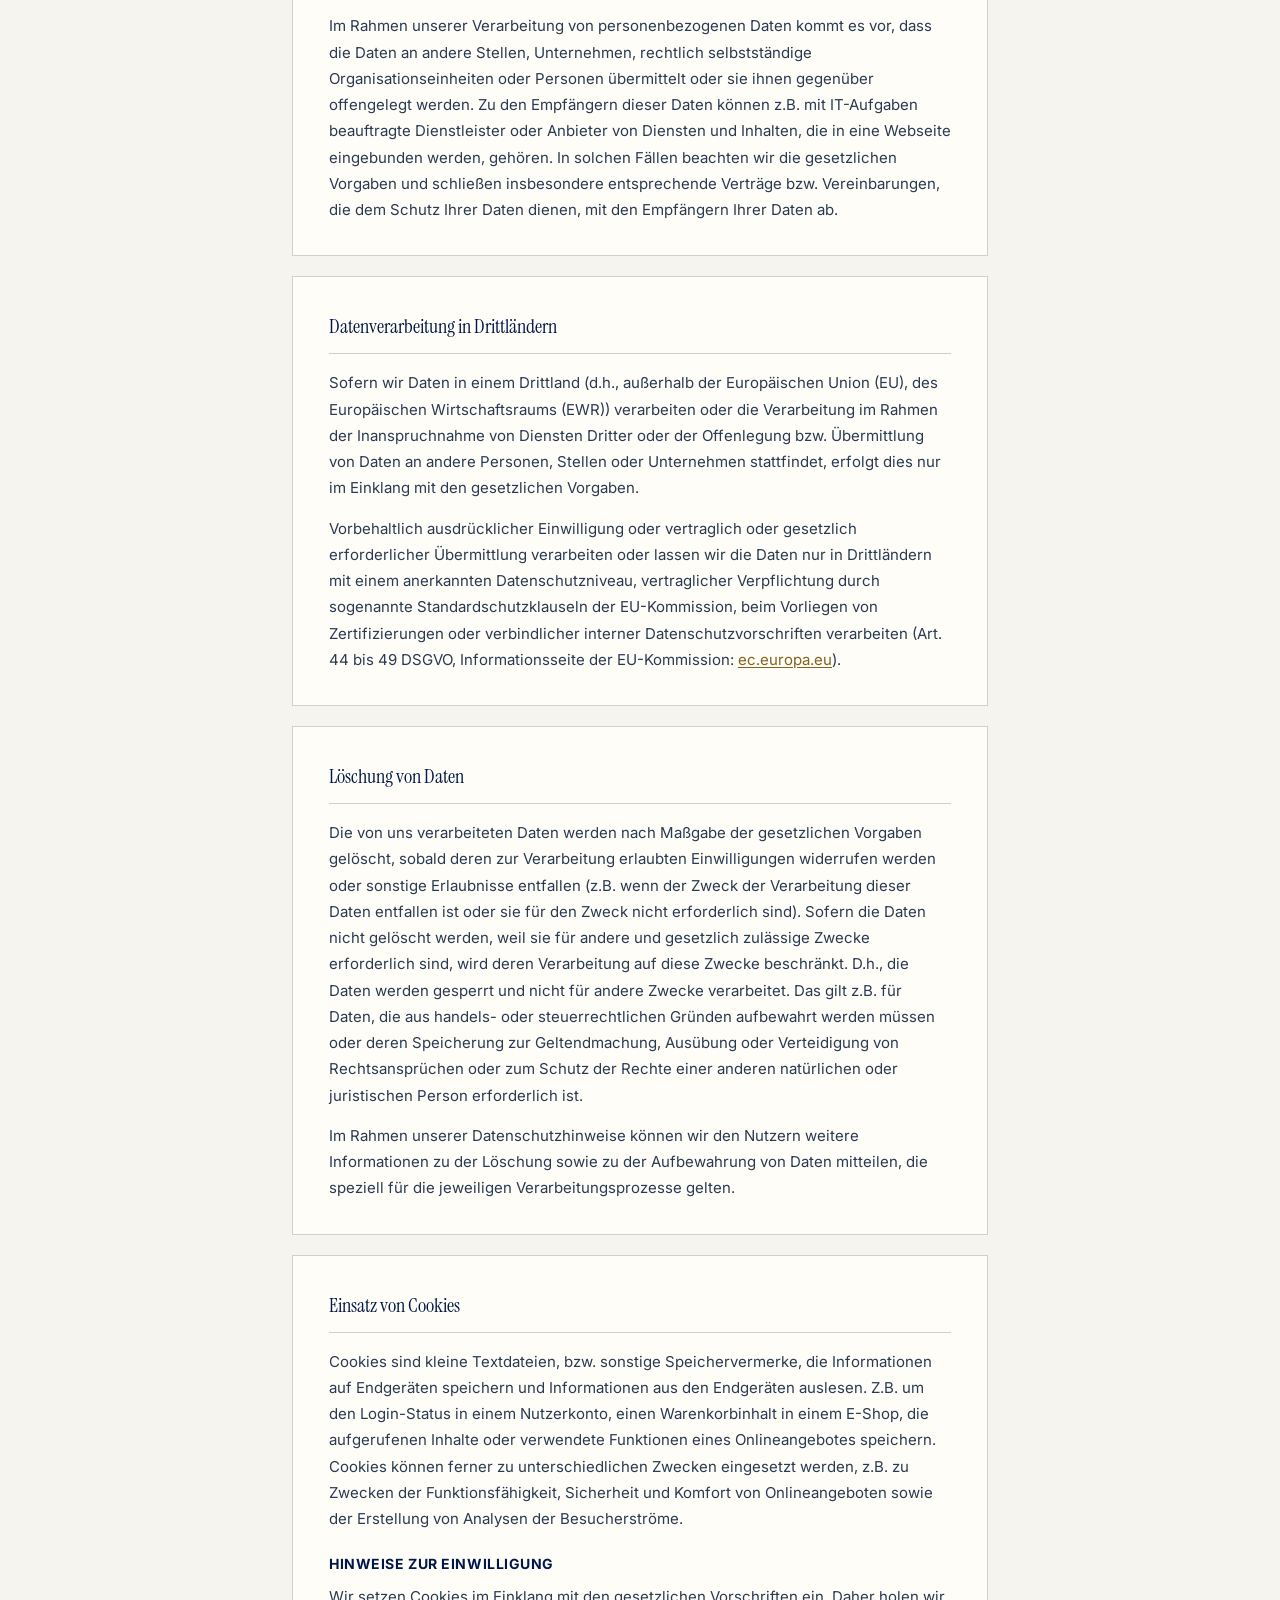
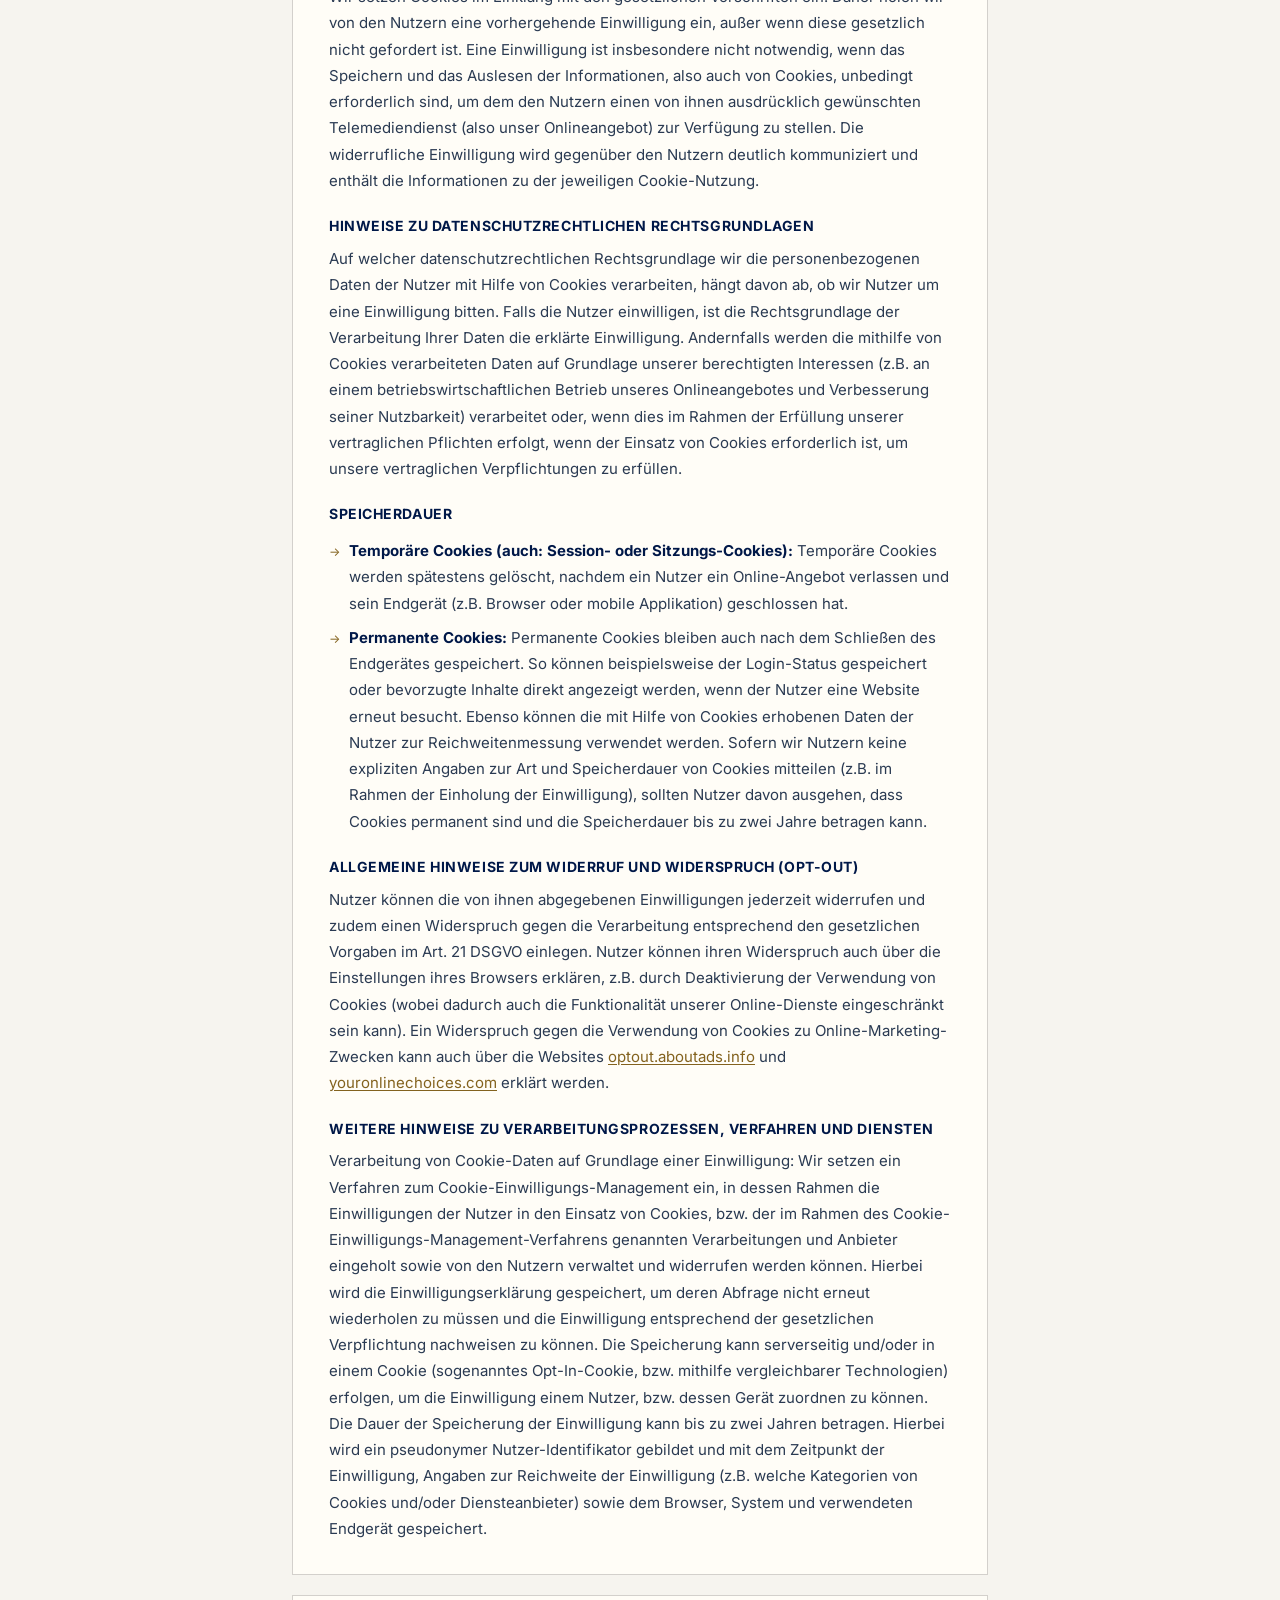
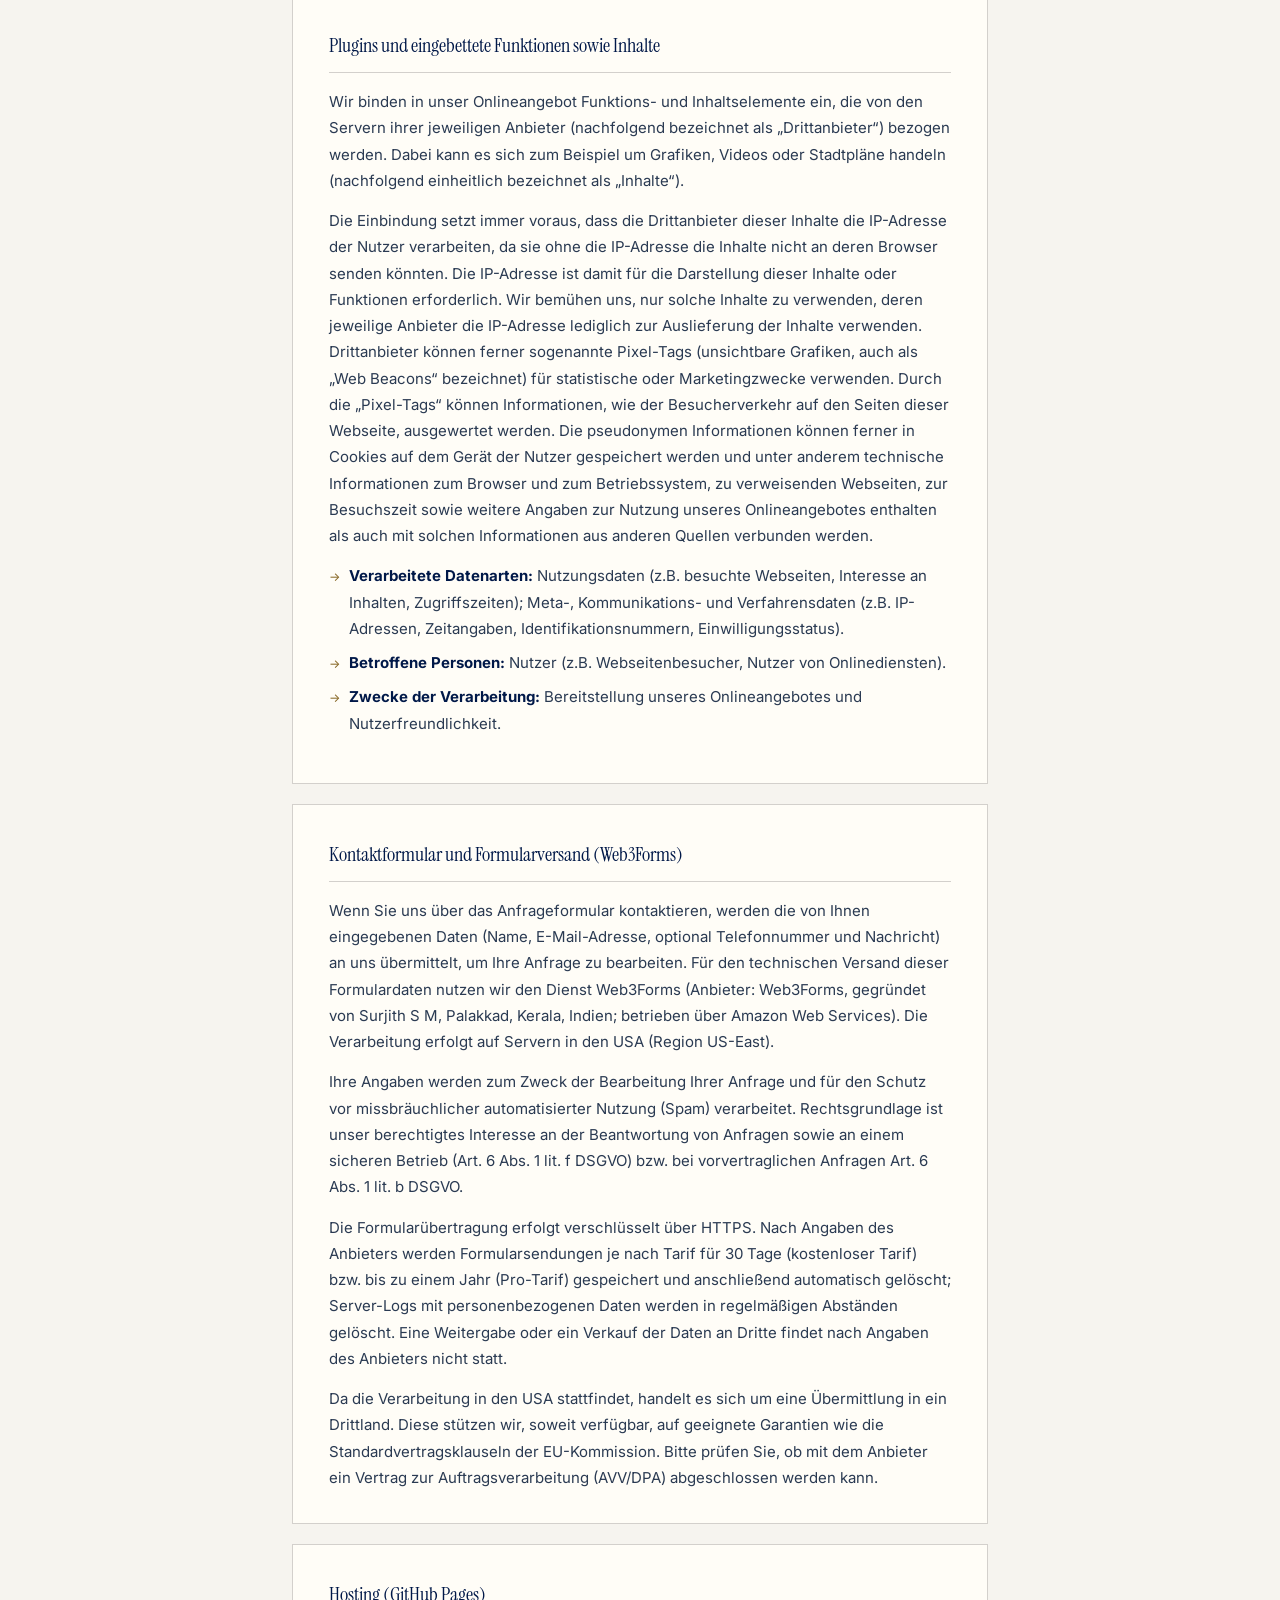
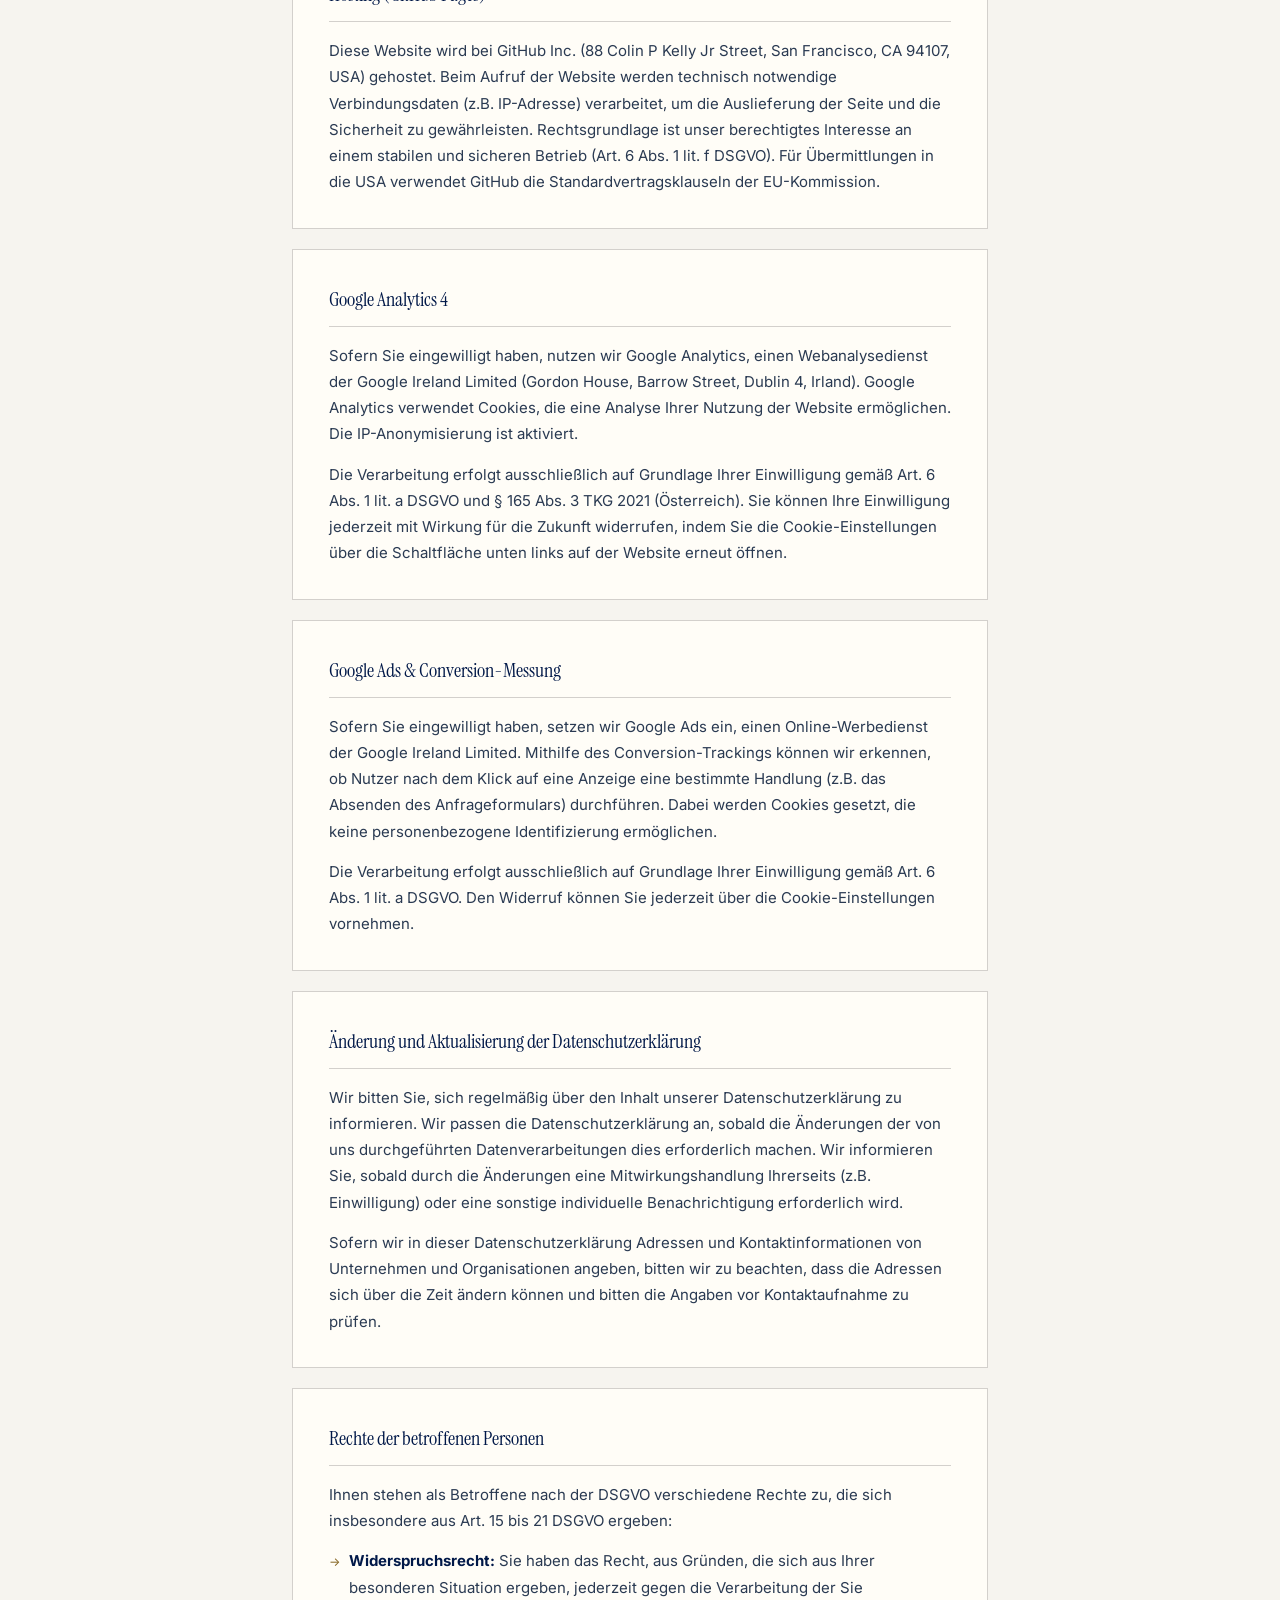
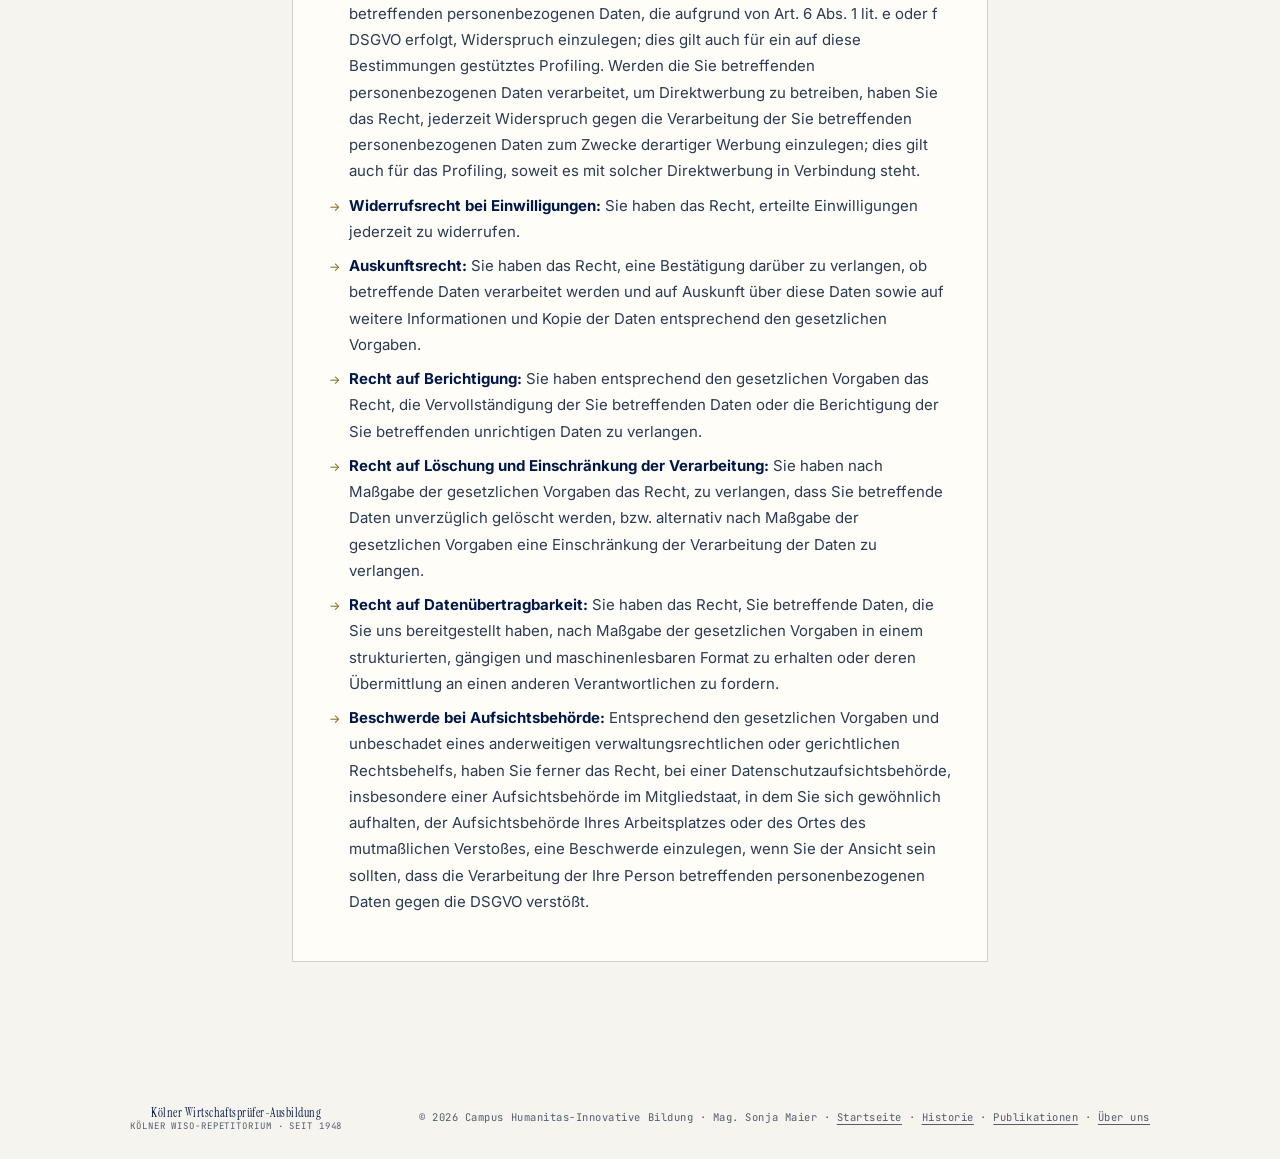
==== commit fddc229d: "Add files via upload" ====
--- a/datenschutz.html
+++ b/datenschutz.html
@@ -11,20 +11,9 @@
   <link rel="preconnect" href="https://fonts.googleapis.com" />
   <link rel="preconnect" href="https://fonts.gstatic.com" crossorigin />
   <link href="https://fonts.googleapis.com/css2?family=Instrument+Serif:ital@0;1&family=Inter:wght@400;500;600;700&family=JetBrains+Mono:wght@400;500&display=swap" rel="stylesheet" />
+  <link rel="stylesheet" href="styles.css" />
   <style>
-    :root {
-      --bg: #f6f4ef;
-      --ink: #001848;
-      --ink-2: #2a3a52;
-      --muted: #6b7688;
-      --line: #001848;
-      --card: #fffdf7;
-      --accent: #c8a96e;
-      --accent-dark: #a0813e;
-      --green: #2f7d3e;
-      --chip: #efeadc;
-      --border: #d3d0cc;
-    }
+    /* :root-Variablen kommen aus styles.css */
     *, *::before, *::after { box-sizing: border-box; margin: 0; padding: 0; }
     html { font-size: 16px; scroll-behavior: smooth; }
     body { background: var(--bg); color: var(--ink); font-family: 'Inter', sans-serif; line-height: 1.7; }
@@ -32,15 +21,15 @@
     /* NAV */
     nav {
       position: sticky; top: 0; z-index: 100;
-      background: var(--line); color: #fff;
+      background: var(--card); border-bottom: 1.5px solid var(--line);
       display: flex; align-items: center; justify-content: space-between;
       padding: 0 40px; height: 60px;
     }
     .logo-block { display: flex; flex-direction: column; gap: 1px; }
-    .logo-main { font-family: 'Instrument Serif', serif; font-size: 14px; font-weight: 400; color: #fff; line-height: 1.2; }
-    .logo-sub { font-family: 'JetBrains Mono', monospace; font-size: 9px; letter-spacing: 0.1em; text-transform: uppercase; color: rgba(255,255,255,0.5); }
-    .nav-back { font-size: 13px; color: var(--accent); text-decoration: none; font-weight: 600; letter-spacing: 0.03em; }
-    .nav-back:hover { color: #fff; }
+    .logo-main { font-family: 'Instrument Serif', serif; font-size: 14px; font-weight: 400; color: var(--ink); line-height: 1.2; }
+    .logo-sub { font-family: 'JetBrains Mono', monospace; font-size: 9px; letter-spacing: 0.1em; text-transform: uppercase; color: var(--muted); }
+    .nav-back { font-size: 13px; color: var(--accent-text); text-decoration: none; font-weight: 600; letter-spacing: 0.03em; }
+    .nav-back:hover { color: var(--ink); }
 
     /* CONTENT */
     .page-wrap { max-width: 760px; margin: 0 auto; padding: 64px 32px 96px; }
@@ -56,7 +45,7 @@
       font-weight: 400; line-height: 1.15;
       margin-bottom: 48px;
     }
-    h1 em { font-style: italic; color: var(--accent); }
+    h1 em { font-style: italic; color: var(--accent-text); }
 
     .section {
       background: var(--card);
@@ -94,12 +83,12 @@
     .section ul li::before {
       content: '→';
       position: absolute; left: 0;
-      color: var(--accent); font-size: 12px;
+      color: var(--accent-text); font-size: 12px;
       top: 3px;
     }
     .section ul li strong { color: var(--ink); }
-    .section a { color: var(--accent); }
-    .section a:hover { color: var(--accent-dark); }
+    .section a { color: var(--accent-text); text-decoration: underline; text-underline-offset: 2px; }
+    .section a:hover { color: var(--ink); }
 
     .impressum-box {
       background: var(--chip);
@@ -122,14 +111,14 @@
 
     /* FOOTER */
     footer {
-      background: var(--line); color: rgba(255,255,255,0.5);
       padding: 28px 40px;
       font-size: 12px;
       display: flex; align-items: center; justify-content: space-between;
       gap: 20px; flex-wrap: wrap;
     }
-    footer a { color: rgba(255,255,255,0.5); text-decoration: none; }
-    footer a:hover { color: var(--accent); }
+    footer .copy { font-family: "JetBrains Mono", monospace; font-size: 10.5px; letter-spacing: 0.05em; color: var(--muted); }
+    footer a { color: var(--muted); text-decoration: underline; text-underline-offset: 3px; }
+    footer a:hover { color: var(--ink); }
 
     @media (max-width: 600px) {
       nav { padding: 0 20px; }
@@ -160,7 +149,7 @@
       <p><strong>Campus Humanitas-Innovative Bildung<sup>®</sup></strong><br />
       Vertreten durch: Mag. Sonja Maier</p>
       <p>Breinberg West 24/1<br />
-      Neumarkt am Wallersee, Salzburg, Österreich</p>
+      5202 Neumarkt am Wallersee, Salzburg, Österreich</p>
       <p><strong>E-Mail:</strong> info@bwl-kompakt.com</p>
     </div>
 
@@ -220,8 +209,8 @@
     <!-- PLUGINS -->
     <div class="section">
       <h2>Plugins und eingebettete Funktionen sowie Inhalte</h2>
-      <p>Wir binden in unser Onlineangebot Funktions- und Inhaltselemente ein, die von den Servern ihrer jeweiligen Anbieter (nachfolgend bezeichnet als „Drittanbieter") bezogen werden. Dabei kann es sich zum Beispiel um Grafiken, Videos oder Stadtpläne handeln (nachfolgend einheitlich bezeichnet als „Inhalte").</p>
-      <p>Die Einbindung setzt immer voraus, dass die Drittanbieter dieser Inhalte die IP-Adresse der Nutzer verarbeiten, da sie ohne die IP-Adresse die Inhalte nicht an deren Browser senden könnten. Die IP-Adresse ist damit für die Darstellung dieser Inhalte oder Funktionen erforderlich. Wir bemühen uns, nur solche Inhalte zu verwenden, deren jeweilige Anbieter die IP-Adresse lediglich zur Auslieferung der Inhalte verwenden. Drittanbieter können ferner sogenannte Pixel-Tags (unsichtbare Grafiken, auch als „Web Beacons" bezeichnet) für statistische oder Marketingzwecke verwenden. Durch die „Pixel-Tags" können Informationen, wie der Besucherverkehr auf den Seiten dieser Webseite, ausgewertet werden. Die pseudonymen Informationen können ferner in Cookies auf dem Gerät der Nutzer gespeichert werden und unter anderem technische Informationen zum Browser und zum Betriebssystem, zu verweisenden Webseiten, zur Besuchszeit sowie weitere Angaben zur Nutzung unseres Onlineangebotes enthalten als auch mit solchen Informationen aus anderen Quellen verbunden werden.</p>
+      <p>Wir binden in unser Onlineangebot Funktions- und Inhaltselemente ein, die von den Servern ihrer jeweiligen Anbieter (nachfolgend bezeichnet als „Drittanbieter“) bezogen werden. Dabei kann es sich zum Beispiel um Grafiken, Videos oder Stadtpläne handeln (nachfolgend einheitlich bezeichnet als „Inhalte“).</p>
+      <p>Die Einbindung setzt immer voraus, dass die Drittanbieter dieser Inhalte die IP-Adresse der Nutzer verarbeiten, da sie ohne die IP-Adresse die Inhalte nicht an deren Browser senden könnten. Die IP-Adresse ist damit für die Darstellung dieser Inhalte oder Funktionen erforderlich. Wir bemühen uns, nur solche Inhalte zu verwenden, deren jeweilige Anbieter die IP-Adresse lediglich zur Auslieferung der Inhalte verwenden. Drittanbieter können ferner sogenannte Pixel-Tags (unsichtbare Grafiken, auch als „Web Beacons“ bezeichnet) für statistische oder Marketingzwecke verwenden. Durch die „Pixel-Tags“ können Informationen, wie der Besucherverkehr auf den Seiten dieser Webseite, ausgewertet werden. Die pseudonymen Informationen können ferner in Cookies auf dem Gerät der Nutzer gespeichert werden und unter anderem technische Informationen zum Browser und zum Betriebssystem, zu verweisenden Webseiten, zur Besuchszeit sowie weitere Angaben zur Nutzung unseres Onlineangebotes enthalten als auch mit solchen Informationen aus anderen Quellen verbunden werden.</p>
       <ul>
         <li><strong>Verarbeitete Datenarten:</strong> Nutzungsdaten (z.B. besuchte Webseiten, Interesse an Inhalten, Zugriffszeiten); Meta-, Kommunikations- und Verfahrensdaten (z.B. IP-Adressen, Zeitangaben, Identifikationsnummern, Einwilligungsstatus).</li>
         <li><strong>Betroffene Personen:</strong> Nutzer (z.B. Webseitenbesucher, Nutzer von Onlinediensten).</li>
@@ -287,7 +276,7 @@
       <div class="logo-main" style="font-size:12px;">Kölner Wirtschaftsprüfer-Ausbildung</div>
       <div class="logo-sub">Kölner WiSo-Repetitorium · seit 1948</div>
     </div>
-    <div>© 2025 Campus Humanitas-Innovative Bildung · Mag. Sonja Maier · <a href="index.html">Startseite</a> · <a href="historie.html">Historie</a> · <a href="datenschutz.html">Datenschutz &amp; Impressum</a></div>
+    <div class="copy">© 2026 Campus Humanitas-Innovative Bildung · Mag. Sonja Maier · <a href="index.html">Startseite</a> · <a href="historie.html">Historie</a> · <a href="publikationen.html">Publikationen</a> · <a href="ueber-uns.html">Über uns</a></div>
   </footer>
 
   <!-- Cookie-Einwilligung (lädt Analytics/Ads erst nach Zustimmung) -->
--- a/styles.css
+++ b/styles.css
@@ -0,0 +1,81 @@
+/* =========================================================================
+   bwl-kompakt.com — Gemeinsames Basis-Stylesheet
+   -------------------------------------------------------------------------
+   Wird von allen Seiten eingebunden (index, ueber-uns, historie,
+   publikationen, datenschutz). Enthält die Design-Tokens (:root) sowie die
+   Bauteile, die auf allen Seiten identisch sind: Navigation, Hamburger-Menü,
+   mobiles Overlay-Menü und Footer.
+
+   Seiten-individuelles CSS (Hero, Sektionen, Grids etc.) bleibt bewusst im
+   jeweiligen <style>-Block der einzelnen Seite, um das Risiko ungewollter
+   Layout-Änderungen zu vermeiden. datenschutz.html nutzt aus diesem
+   Stylesheet nur die Design-Tokens (:root) — Navigation und Footer sind dort
+   bewusst schlanker gehalten und bleiben seiteneigen.
+   ========================================================================= */
+
+:root {
+  --bg: #f6f4ef;
+  --ink: #001848;
+  --ink-2: #2a3a52;
+  --muted: #525c6d;
+  --muted-on-dark: #99a2b0;
+  --muted-on-ink: #b8c0cc;
+  --muted-soft: #8a94a4;
+  --line: #001848;
+  --line-soft: #1a2c48;
+  --ink-tint: #243352;
+  --card: #fffdf7;
+  --accent: #c8a96e;
+  --accent-text: #83621e;
+  --accent-dark: #a0813e;
+  --green: #2f7d3e;
+  --chip: #efeadc;
+  --border: #d3d0cc;
+  --success-bg: #f0f7f1;
+}
+
+/* ── NAV ── */
+nav { border-bottom: 1.5px solid var(--line); background: var(--card); position: sticky; top: 0; z-index: 100; }
+.nav-inner { display: flex; align-items: center; justify-content: space-between; padding: 14px 28px; max-width: 1100px; margin: 0 auto; gap: 16px; flex-wrap: wrap; }
+.logo-block { display: flex; flex-direction: row; align-items: center; gap: 12px; }
+.logo-img { height: 40px; width: auto; display: block; flex-shrink: 0; }
+.logo-text { display: flex; flex-direction: column; gap: 2px; }
+.logo-main { font-family: "Inter", sans-serif; font-size: 13px; font-weight: 700; letter-spacing: 0.04em; color: var(--ink); line-height: 1.2; }
+.logo-sub { font-family: "JetBrains Mono", monospace; font-size: 9.5px; letter-spacing: 0.2em; text-transform: uppercase; color: var(--muted); line-height: 1; }
+.logo-sub span { color: var(--accent-text); font-weight: 500; }
+.nav-links { display: flex; gap: 28px; align-items: center; }
+.nav-links a { font-family: "JetBrains Mono", monospace; font-size: 10.5px; letter-spacing: 0.12em; text-transform: uppercase; color: var(--muted); transition: color 0.2s; text-decoration: none; }
+.nav-links a:hover { color: var(--ink); }
+.nav-links a.active { color: var(--ink); font-weight: 600; }
+.nav-cta { display: inline-block; background: var(--ink); color: var(--card) !important; font-family: "JetBrains Mono", monospace; font-size: 11px; letter-spacing: 0.14em; text-transform: uppercase; padding: 10px 22px; border: 1.5px solid var(--line); transition: background 0.2s; white-space: nowrap; text-decoration: none; }
+.nav-cta:hover { background: var(--accent-dark) !important; border-color: var(--accent-dark); }
+
+/* ── HAMBURGER ── */
+.nav-burger { display: none; flex-direction: column; justify-content: center; gap: 5px; width: 44px; height: 44px; background: none; border: 1.5px solid var(--line); cursor: pointer; padding: 0 10px; flex-shrink: 0; }
+.nav-burger span { display: block; height: 2px; width: 100%; background: var(--ink); transition: transform 0.25s, opacity 0.25s; }
+.nav-burger.open span:nth-child(1) { transform: translateY(7px) rotate(45deg); }
+.nav-burger.open span:nth-child(2) { opacity: 0; }
+.nav-burger.open span:nth-child(3) { transform: translateY(-7px) rotate(-45deg); }
+
+/* ── MOBILES OVERLAY-MENÜ ── */
+.mobile-menu { display: none; position: fixed; inset: 0; z-index: 200; background: var(--ink); flex-direction: column; padding: 88px 28px 40px; }
+.mobile-menu.open { display: flex; }
+.mobile-menu a { font-family: "Instrument Serif", serif; font-size: 30px; color: var(--card); padding: 16px 0; border-bottom: 1px solid var(--line-soft); text-decoration: none; transition: color 0.2s; }
+.mobile-menu a:hover, .mobile-menu a.active { color: var(--accent); }
+.mobile-menu a.mm-cta { margin-top: 28px; border-bottom: none; font-family: "JetBrains Mono", monospace; font-size: 13px; letter-spacing: 0.14em; text-transform: uppercase; color: var(--ink); background: var(--accent); text-align: center; padding: 18px; }
+.mobile-menu-close { position: absolute; top: 22px; right: 24px; width: 44px; height: 44px; background: none; border: 1.5px solid var(--line-soft); color: var(--card); font-size: 26px; line-height: 1; cursor: pointer; }
+
+/* ── FOOTER ── */
+footer { padding: 32px 28px; max-width: 1100px; margin: 0 auto; font-size: 12px; display: flex; align-items: center; justify-content: space-between; gap: 16px; flex-wrap: wrap; }
+footer .copy { font-family: "JetBrains Mono", monospace; font-size: 10.5px; letter-spacing: 0.1em; color: var(--muted); }
+footer a { color: var(--muted); text-decoration: underline; text-underline-offset: 3px; }
+footer a:hover { color: var(--ink); }
+
+/* ── RESPONSIVE: Nav & Footer ── */
+@media (max-width: 900px) {
+  .nav-links { display: none; }
+  .nav-burger { display: flex; }
+}
+@media (max-width: 560px) {
+  footer { padding: 24px 20px; flex-direction: column; gap: 12px; }
+}
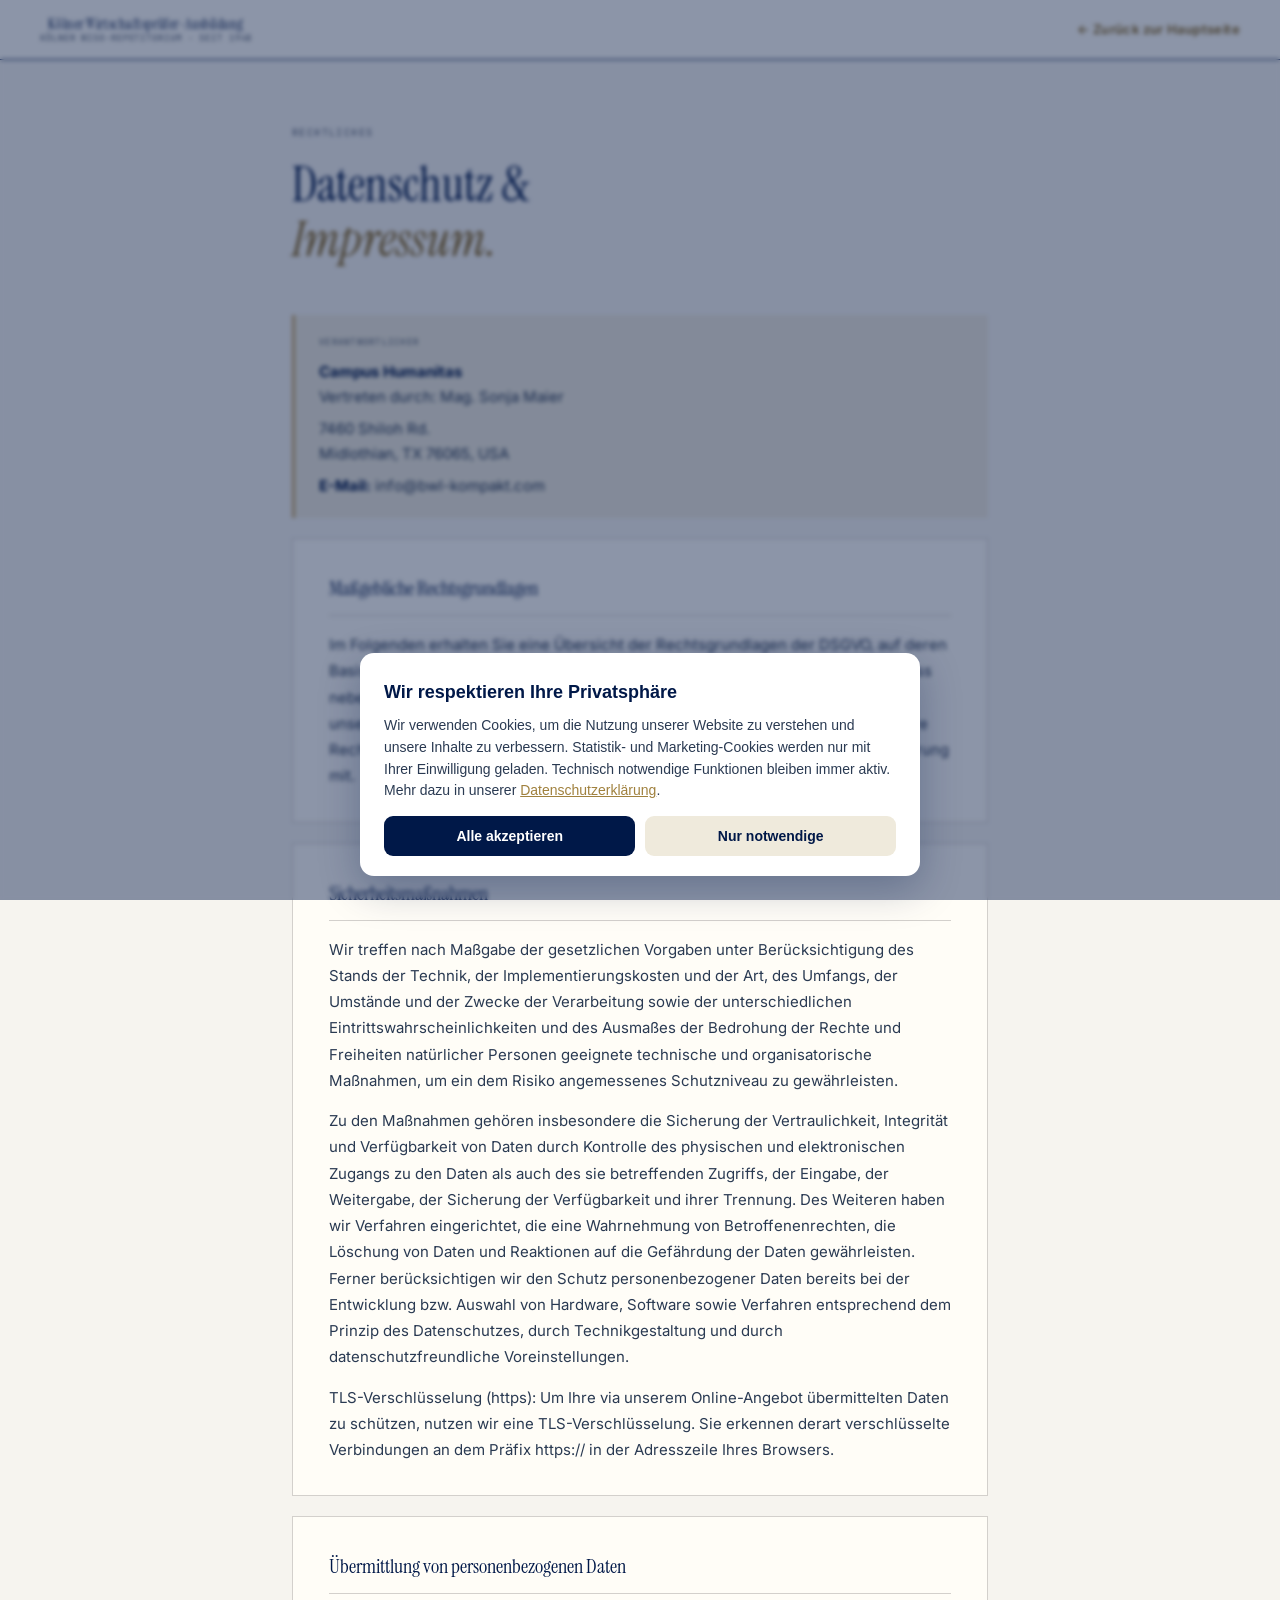
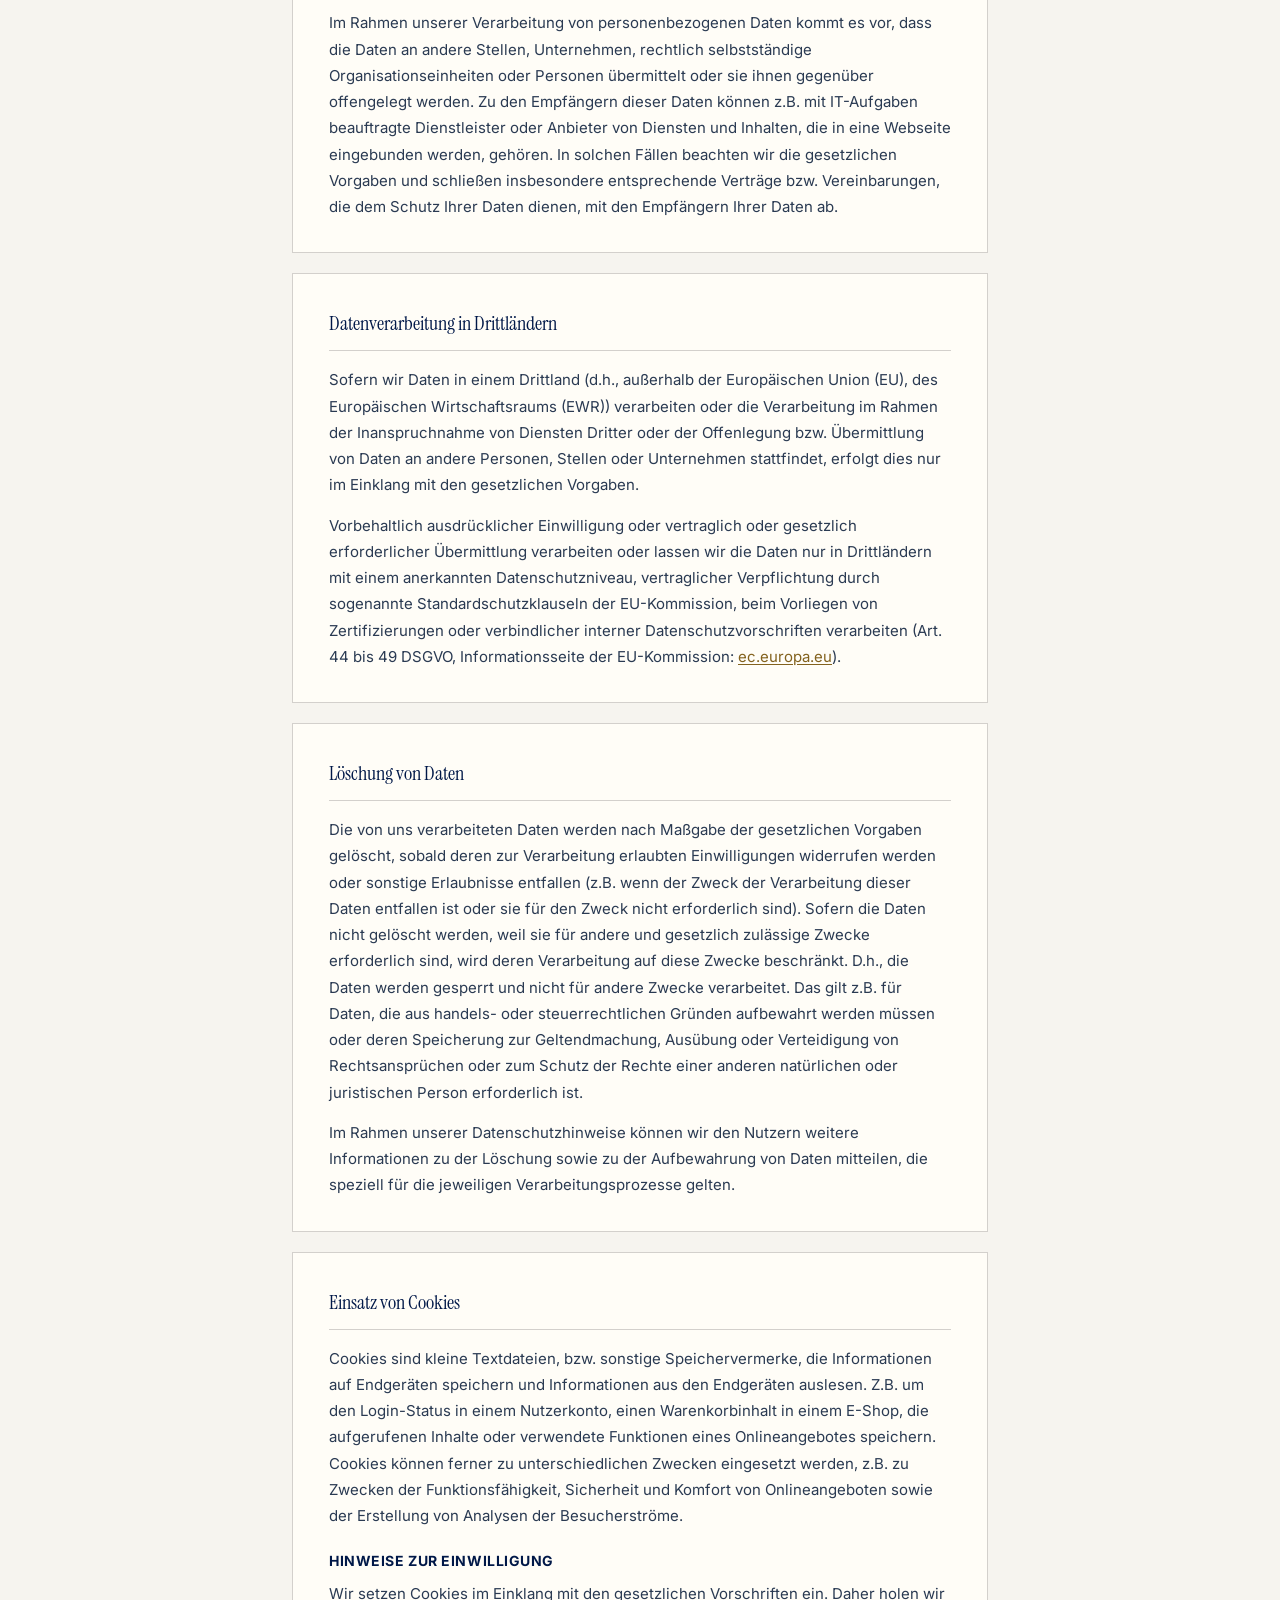
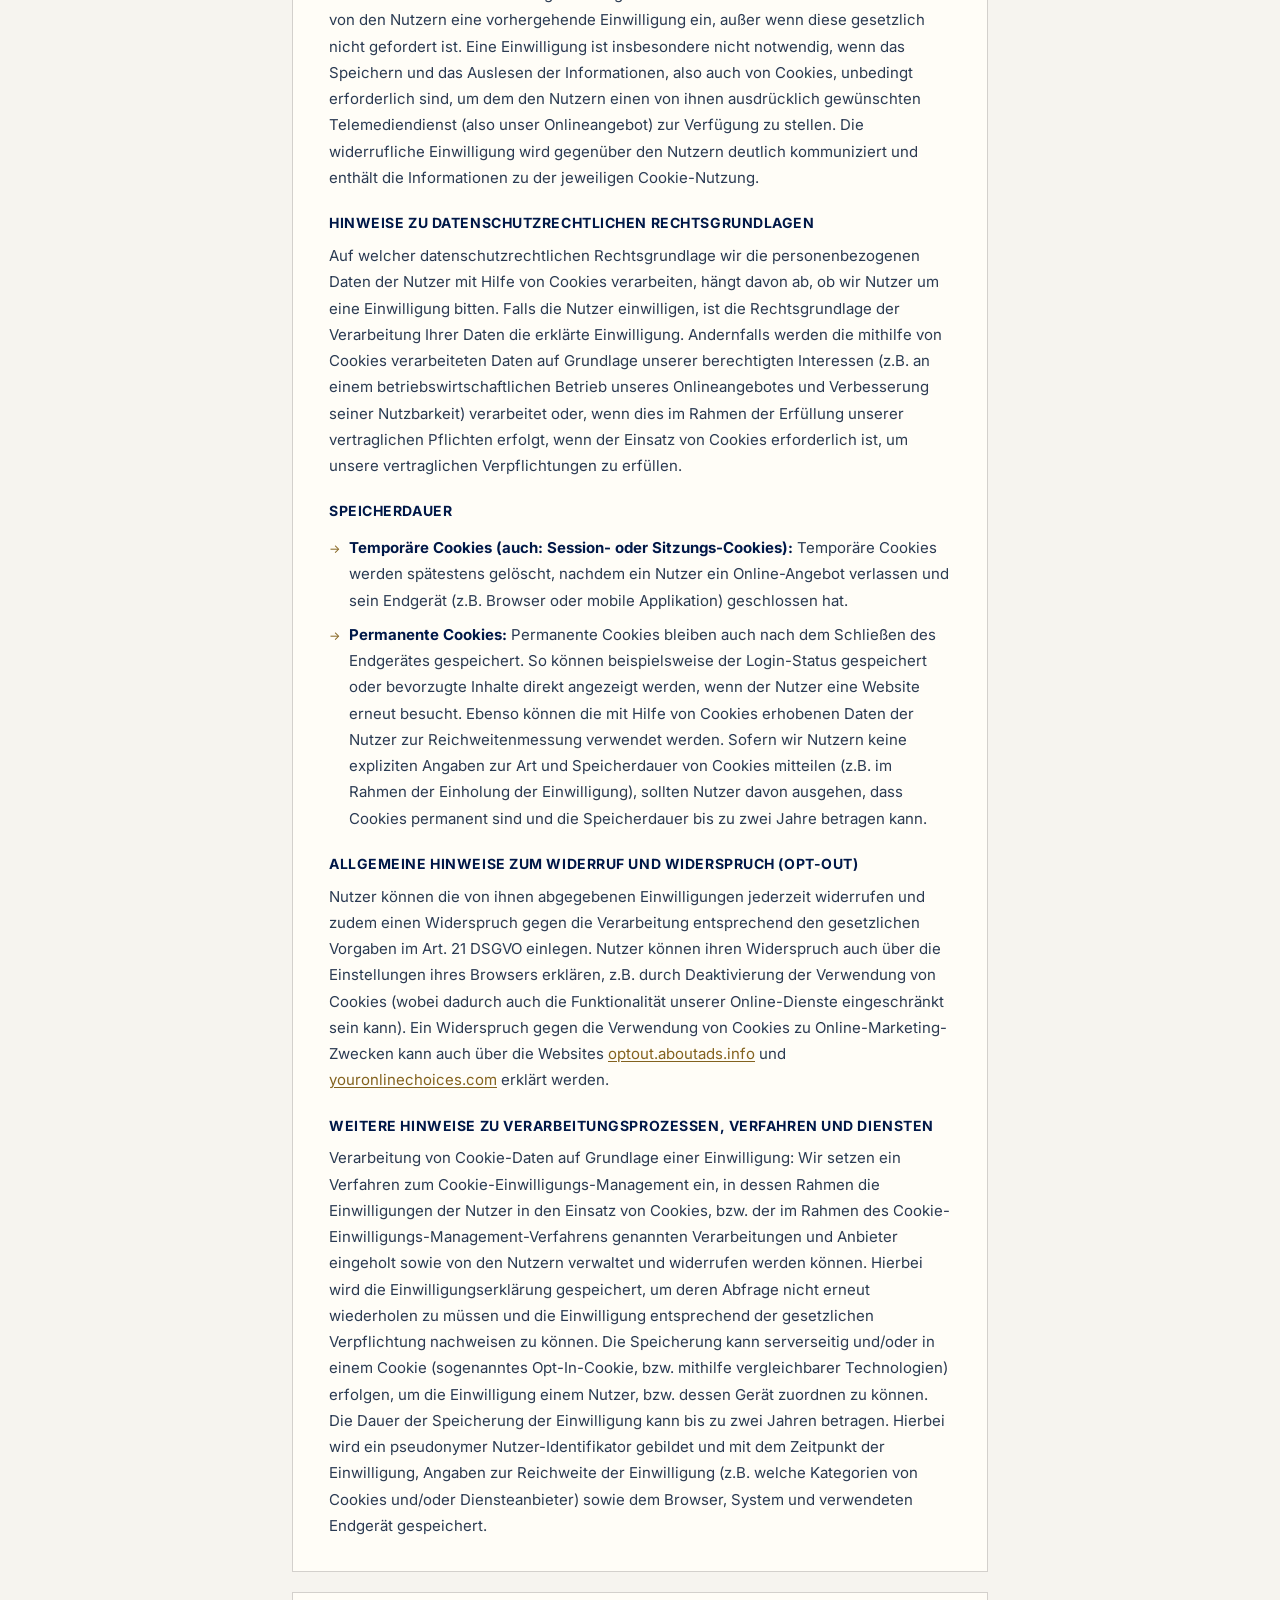
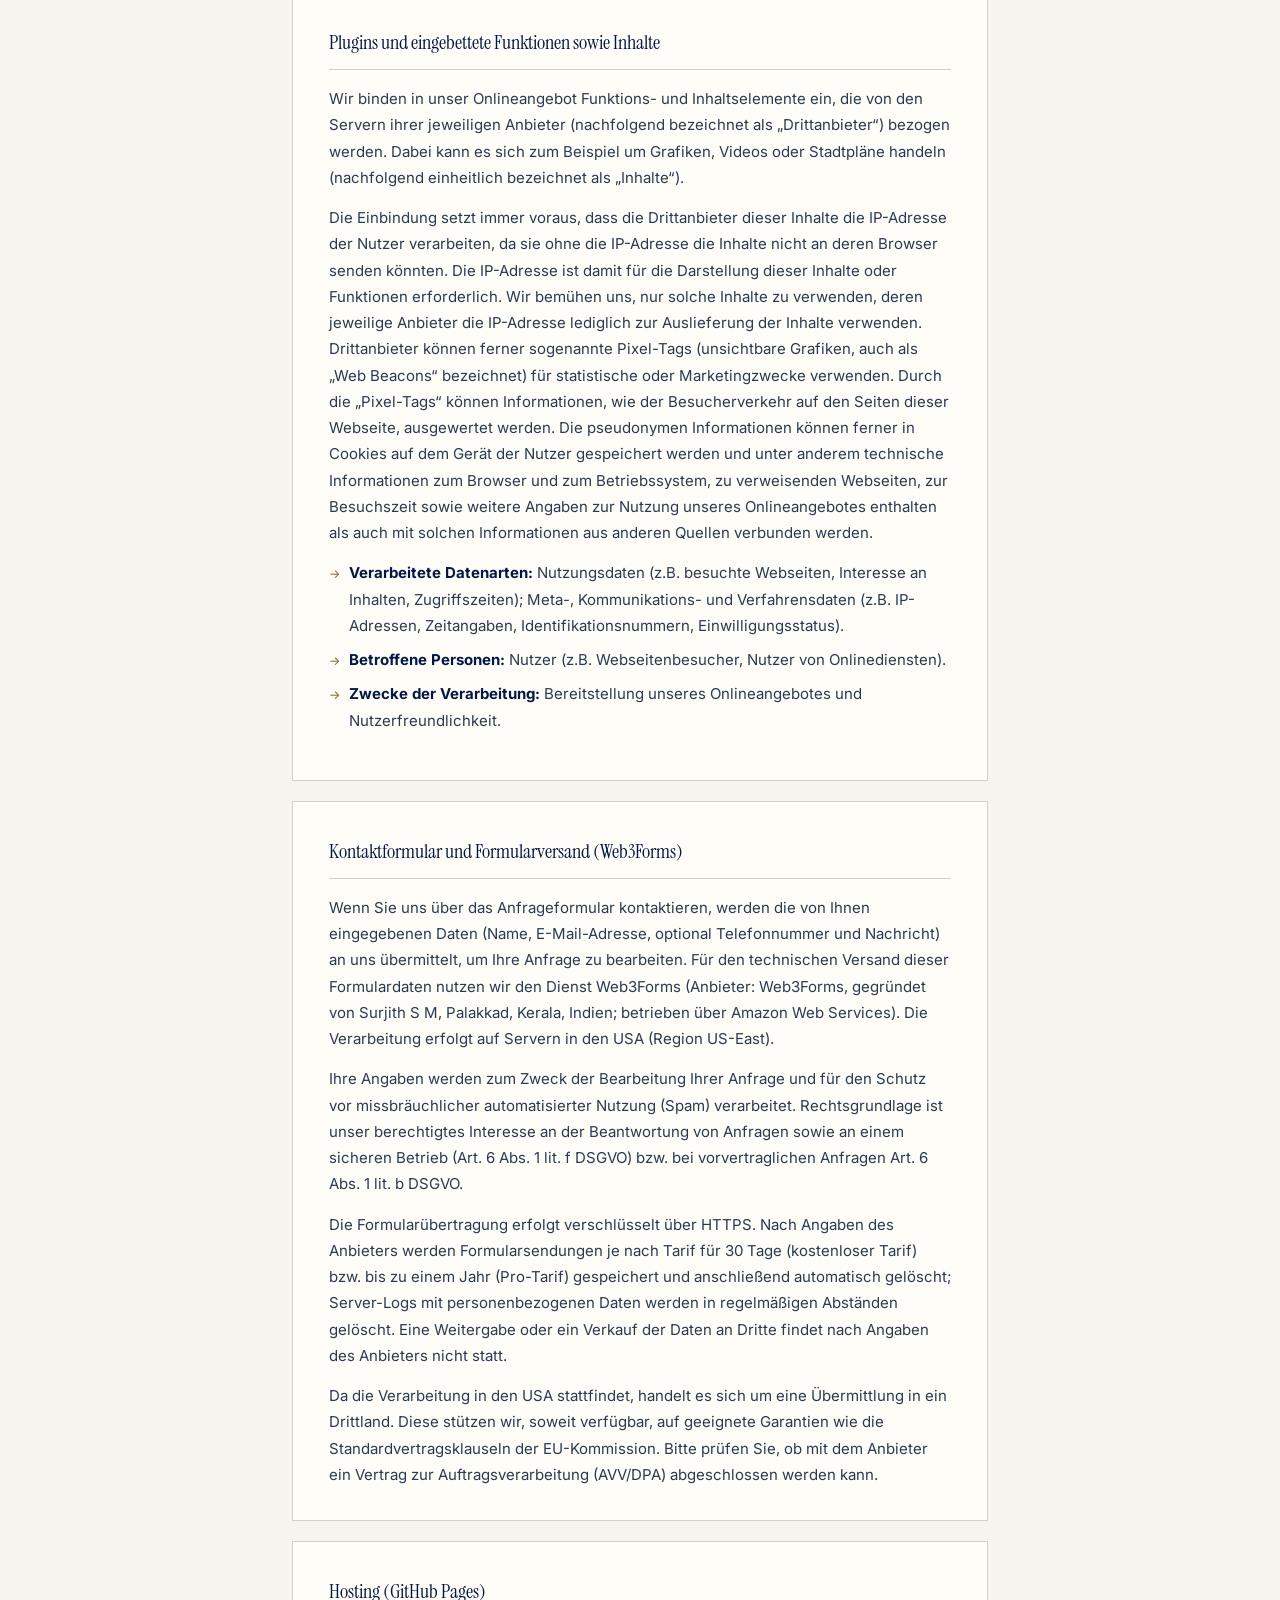
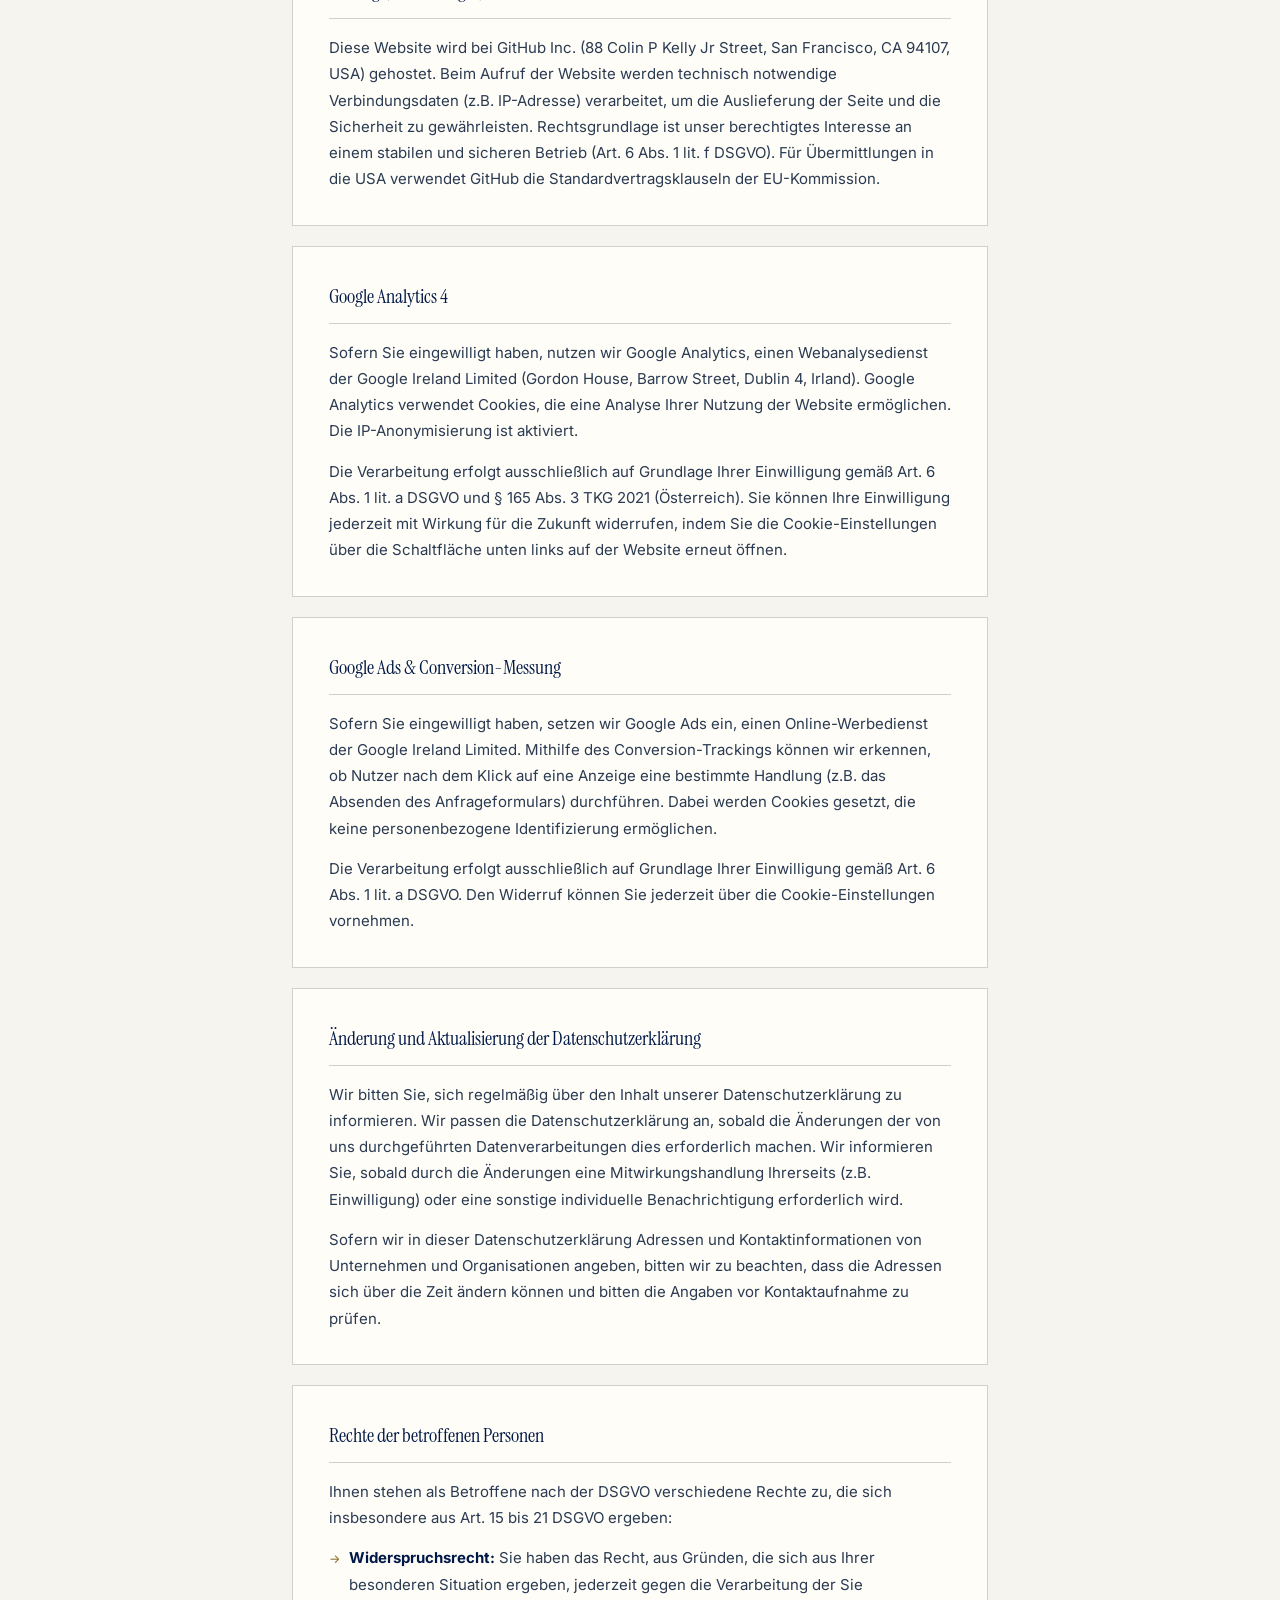
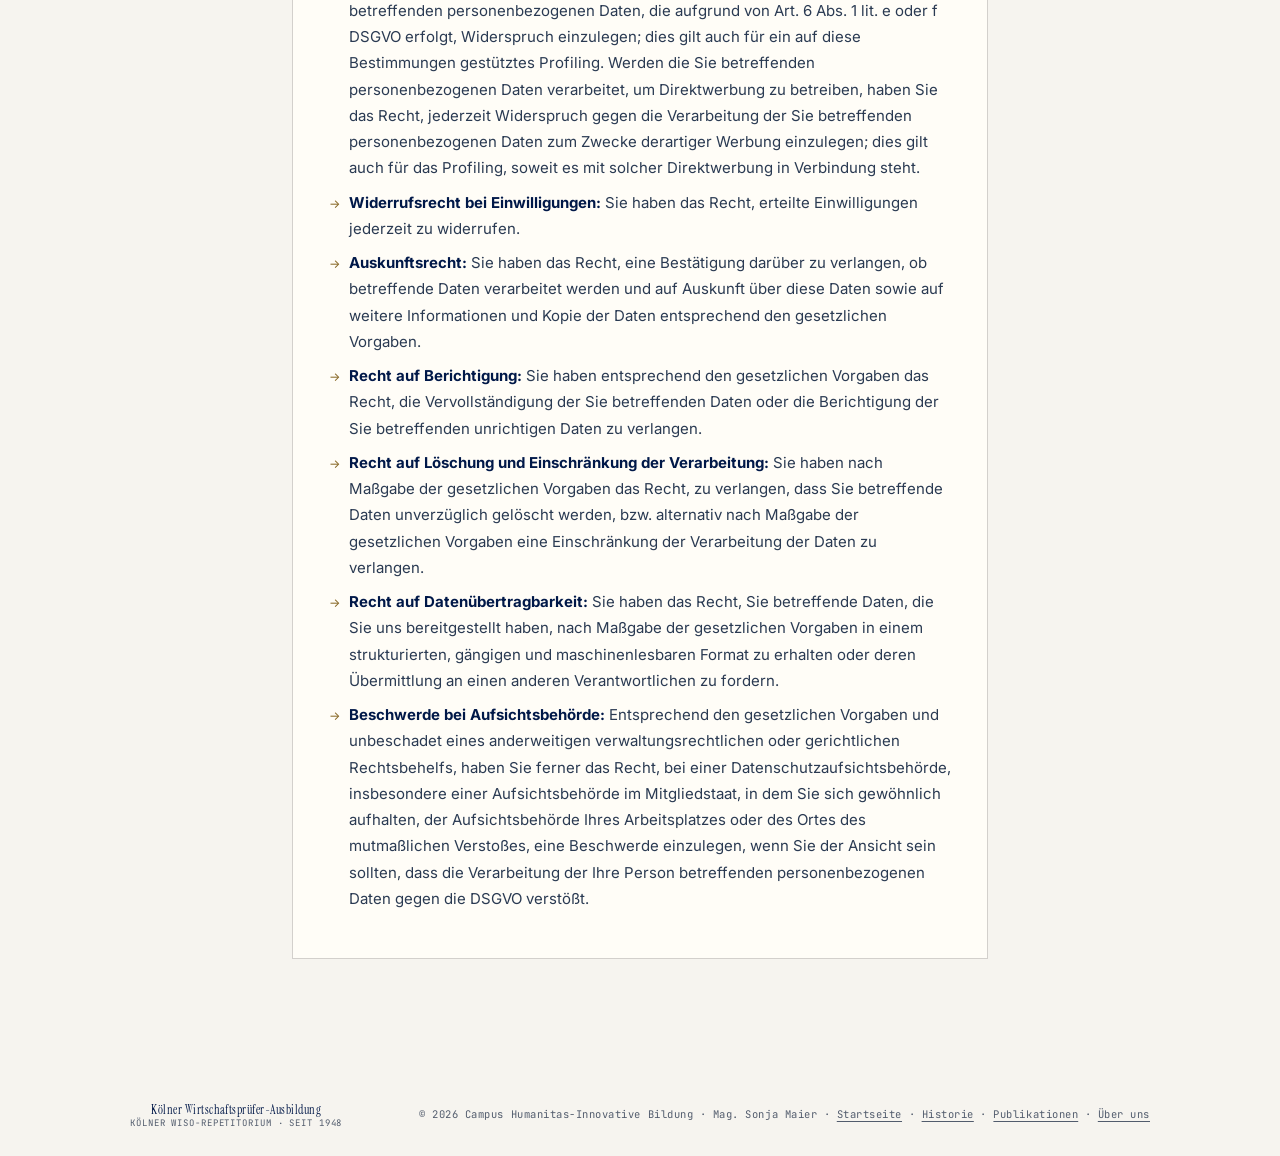
==== commit d85ae646: "Add files via upload" ====
--- a/datenschutz.html
+++ b/datenschutz.html
@@ -146,10 +146,10 @@
     <!-- IMPRESSUM -->
     <div class="impressum-box">
       <div class="label">Verantwortlicher</div>
-      <p><strong>Campus Humanitas-Innovative Bildung<sup>®</sup></strong><br />
+      <p><strong>Campus Humanitas</strong><br />
       Vertreten durch: Mag. Sonja Maier</p>
-      <p>Breinberg West 24/1<br />
-      5202 Neumarkt am Wallersee, Salzburg, Österreich</p>
+      <p>7460 Shiloh Rd.<br />
+      Midlothian, TX 76065, USA</p>
       <p><strong>E-Mail:</strong> info@bwl-kompakt.com</p>
     </div>
 
